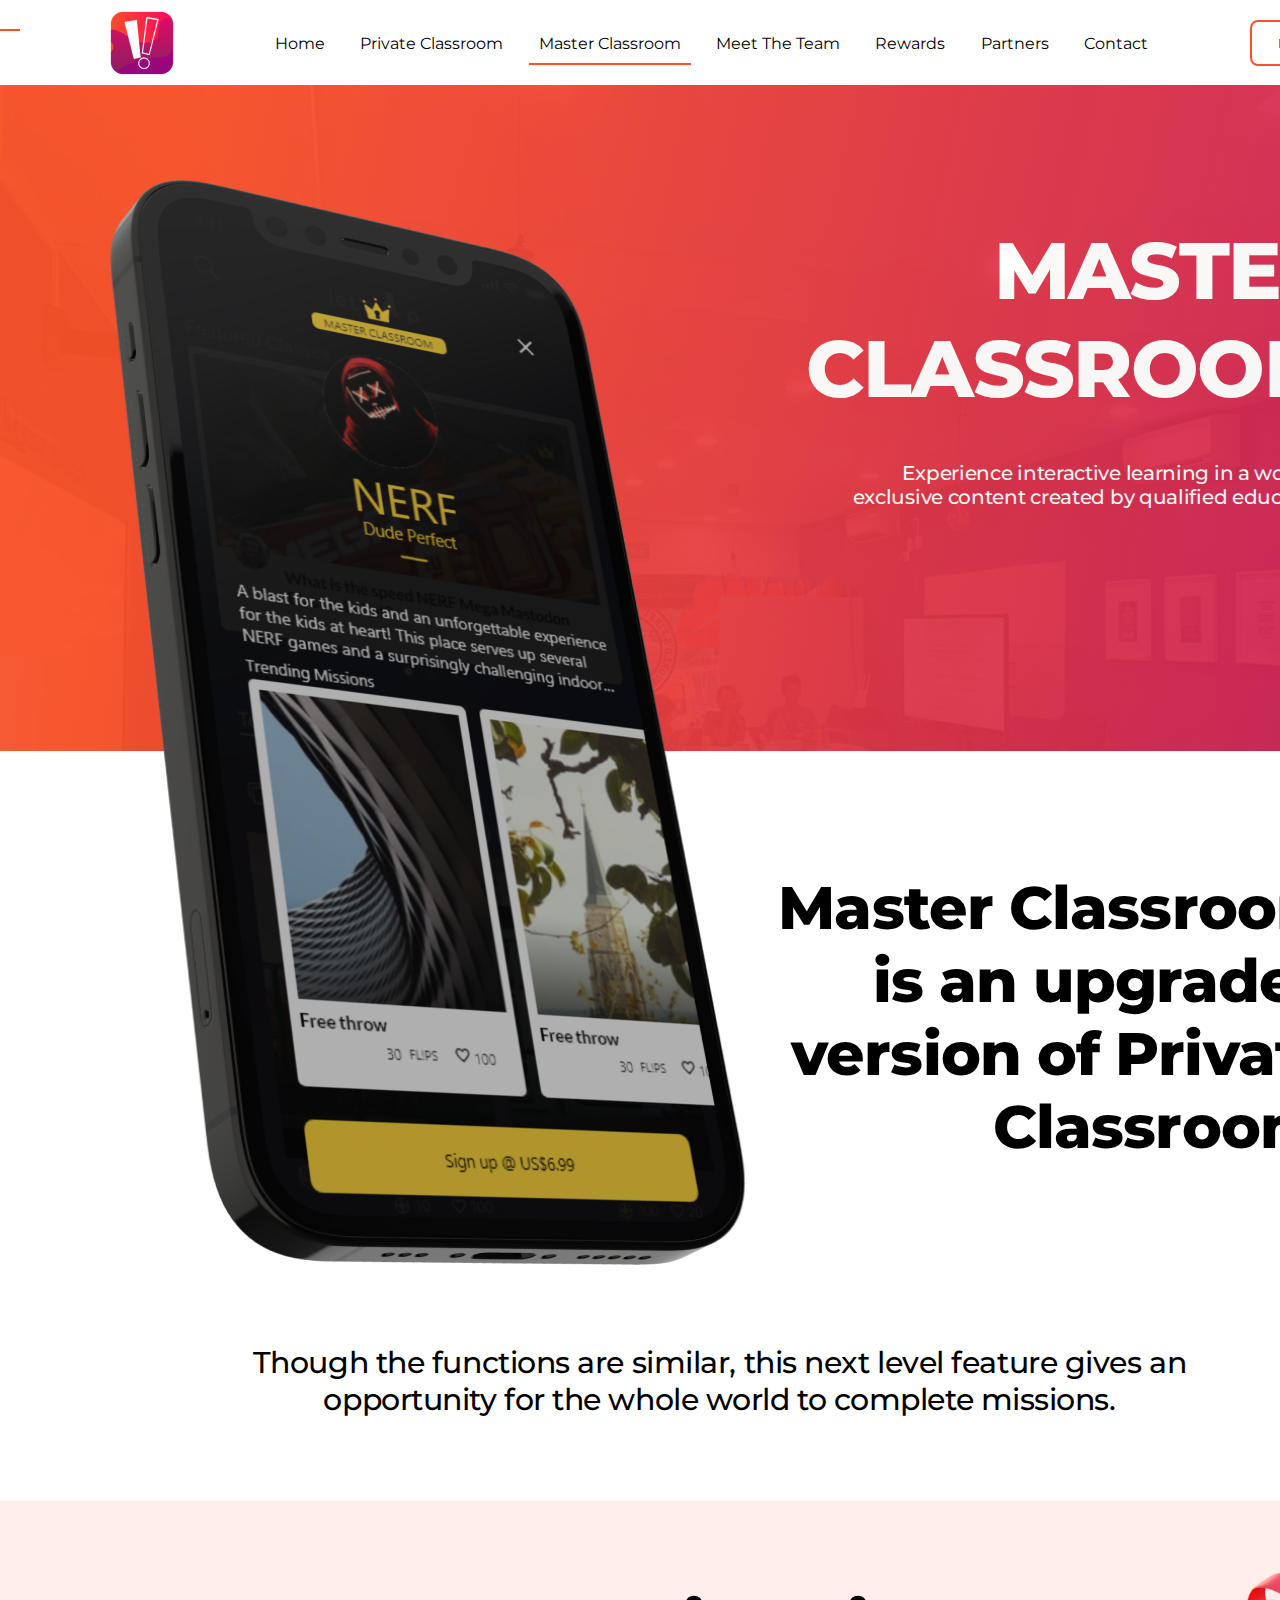
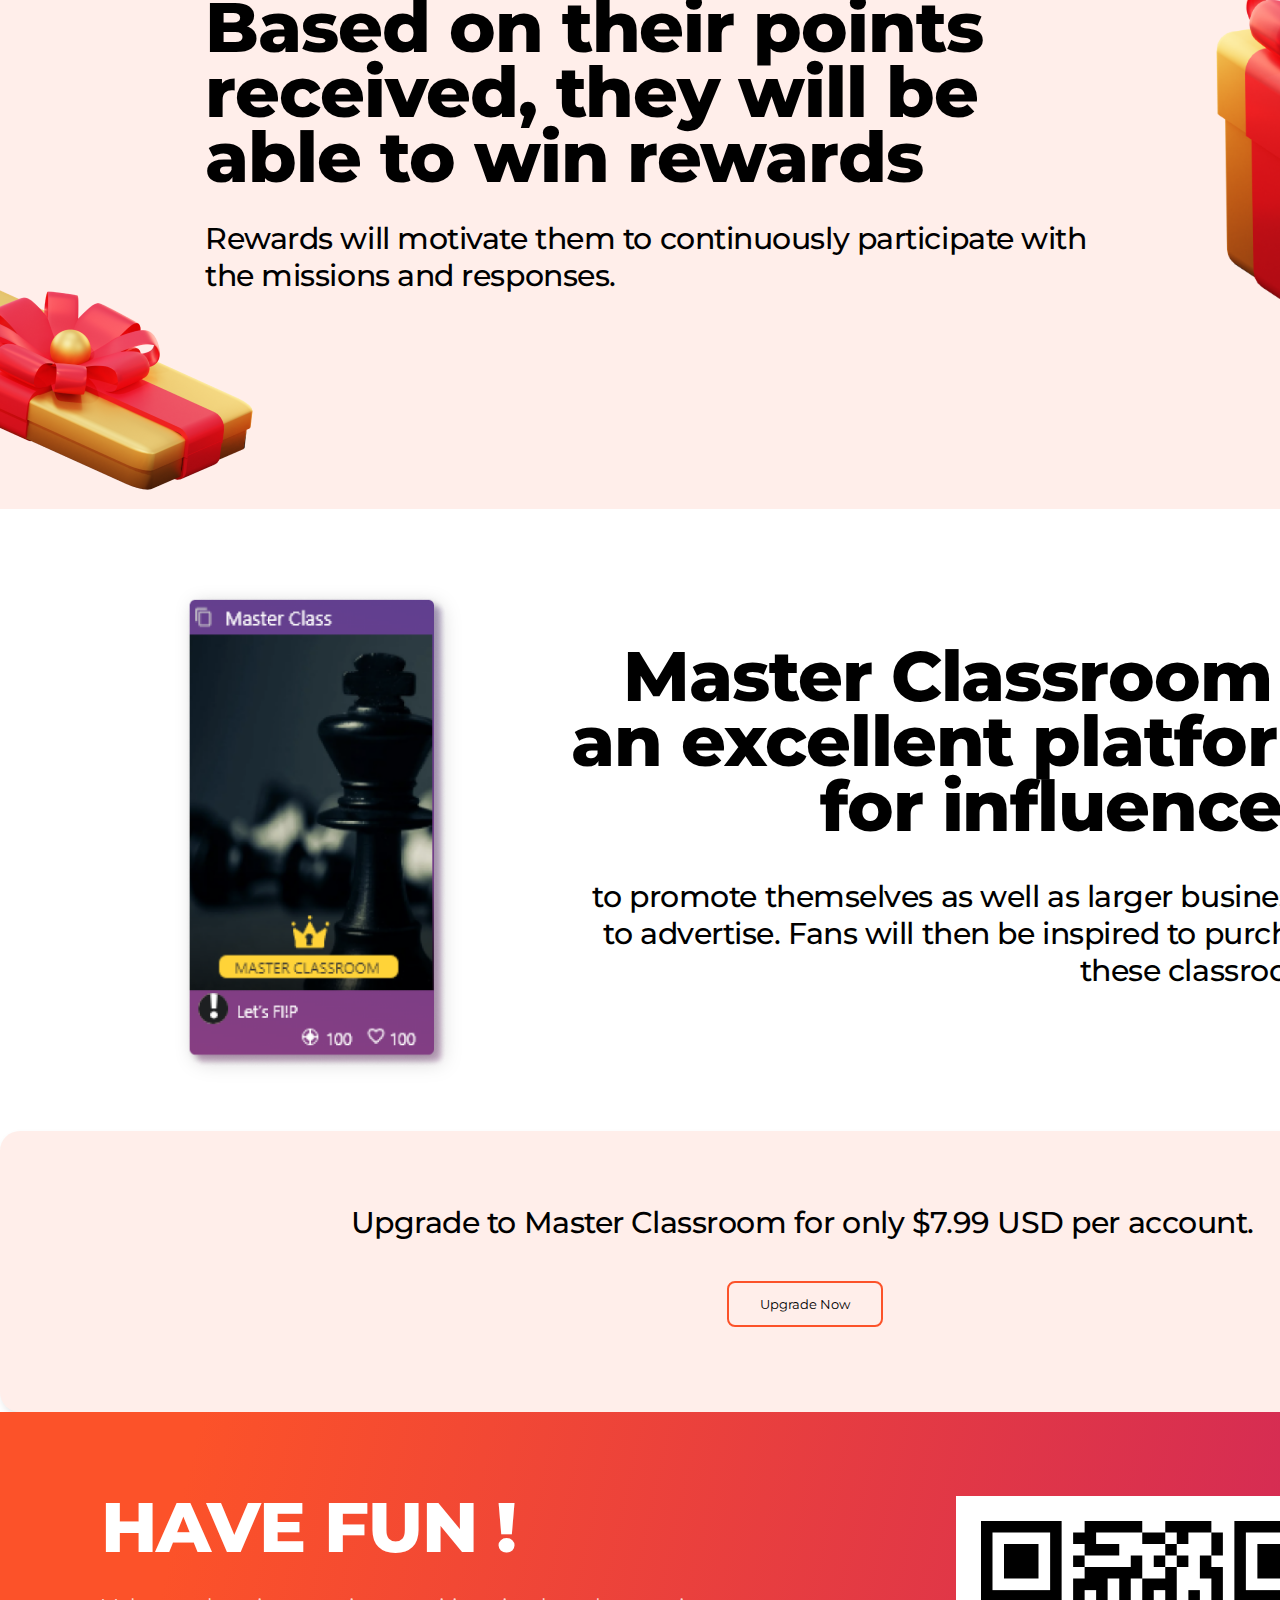
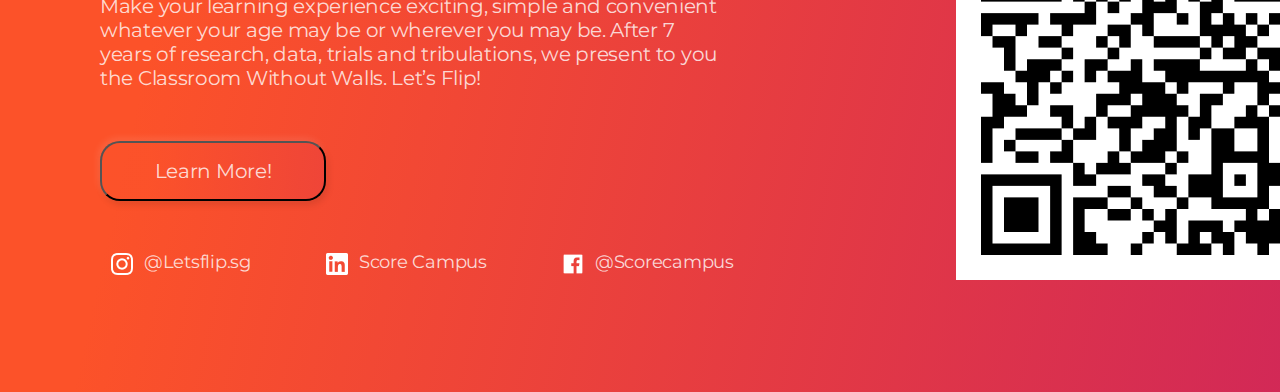
==== masterclassroom.html @ e48150fe "no responsive" ====
<!DOCTYPE html>
<html lang="en">
<head>
    <meta charset="UTF-8">
    <meta http-equiv="X-UA-Compatible" content="IE=edge">
    <meta name="viewport" content="width=device-width, initial-scale=1.0">
    <link rel="stylesheet" href="css/style.css">
    <link rel="stylesheet" href="css/mobile.css">
    <title>Private Classroom</title>
</head>
<body>
    <!-- Navbar -->

    <div class="navbar">
        <div class="container">
            <a class="logo" href="#">
                <img src="img/logo.png" alt="" class="logo flex-row">
            </a>
            <nav class="nav-group">
                <ul>
                    <li class="nav-item"><a href="index.html">Home</a></li>
                    <li class="nav-item"><a href="privateclassroom.html">Private Classroom</a></li>
                    <li class="nav-item active"><a href="masterclassroom.html">Master Classroom</a></li>
                    <li class="nav-item"><a href="#">Meet The Team</a></li>
                    <li class="nav-item"><a href="#">Rewards</a></li>
                    <li class="nav-item"><a href="#">Partners</a></li>
                    <li class="nav-item"><a href="#">Contact</a></li>
                    <div class="hamburger">
                        <span class="bar"></span>
                        <span class="bar"></span>
                        <span class="bar"></span>
                    </div>
                </ul>
            </nav>
            <a href="https://play.google.com/store/apps/details?id=com.lets_flip">
                <button class="flex-row">Download Now</button>
            </a>
        </div>
    </div>

    <!-- End Navbar -->


    <!-- Header -->
    <div class="mc-header">
        <h1>
            MASTER CLASSROOM
        </h1>
        <p>
            Experience interactive learning in a world of exclusive content created by qualified educators.
        </p>
    </div>
    <div class="mc-header-image">
        <img src="img/mc-header-bg.png" alt="">
    </div>

    <!-- End Header -->

    <!-- the function -->

    <div class="the-function">
        <img src="img/mc-header-phone.png" alt="">
        <h1>
            Master Classroom is an upgraded version of Private Classroom.
        </h1>
        <p>
            Though the functions are similar, this next level feature gives an opportunity for the whole world to complete missions.
        </p>
    </div>

    <!-- End the function -->

    <!-- Reward -->

    <div class="reward">
        <img src="img/box-reward-1.png" alt="" class="box-reward-1">
        <img src="img/box-reward-2.png" alt="" class="box-reward-2">
        <h1>
            Based on their points received, they will be able to win rewards
        </h1>
        <p>
            Rewards will motivate them to continuously participate with the missions and responses.
        </p>
    </div>

    <!-- End Reward -->

    <!-- Master Classroom -->

    <div class="mc">
        <img src="img/mc.png" alt="">
        <h1>
            Master Classroom is an excellent platform for influencers 
        </h1>
        <p>
            to promote themselves as well as larger businesses to advertise. Fans will then be inspired to purchase these classrooms.
        </p>
    </div>

    <!-- End Master Classroom -->

    <!-- Upgrade -->

    <div class="upgrade">
        <p>
            Upgrade to Master Classroom for only $7.99 USD per account. 
        </p>
        <a href="">
            <button>Upgrade Now</button>
        </a>
    </div>

    <!-- End Upgrade -->

    <!-- Footer -->

    <div class="footer-3">
        <div class="have-fun">
            <h1>
                HAVE FUN !
            </h1>
        </div>
        <div class="make-learning">
            <p>
                Make your learning experience exciting, simple and convenient whatever your age may be or wherever you may be. 
                After 7 years of research, data, trials and tribulations, we present to you the Classroom Without Walls. 
                Let’s Flip!
            </p>
        </div>
        <div class="button-learn-more">
            <a href="">
                <button>
                    Learn More!
                </button>
            </a>
        </div>
        <div class="icon-footer">
            <div class="instagram">
                <img src="img/icon/instagram-icon.png" alt="">
                <a href="">@Letsflip.sg</a>
            </div>
            <div class="linkedin">
                <img src="img/icon/linkedin-icon.png" alt="">
                <a href="">Score Campus</a>
            </div>
            <div class="facebook">
                <img src="img/icon/facebook-icon.png" alt="">
                <a href="">@Scorecampus</a>
            </div>
        </div>
        <div class="barcode">
            <img src="img/qrcode.png" alt="">
        </div>
    </div>

    <!-- End Footer -->

</body>
</html>
---- css/style.css ----
@import url('https://fonts.googleapis.com/css2?family=Lato:wght@300&family=Lora:ital@1&family=Montserrat:ital,wght@0,500;0,600;0,800;1,400;1,500;1,600&family=Spline+Sans:wght@300;400;500&family=Varela&family=Varela+Round&display=swap');

:root{
    --text-white: #fff;
    --text-black: #000;

    --background-white: #fff;
    --background-cream: #FFEEEA;
}

/* Utilities */
*{
    padding: 0;
    margin: 0;
}

body{
    width: 100%;
    overflow-y: scroll;
    overflow-x: hidden;
}

ul{
    list-style: none;
}

a{
    text-decoration: none;
    color: var(--text-black);
}
/* Navbar Styling */

    .navbar{
        font-family: 'Montserrat', sans-serif;
        background-color: var(--background-white);
        height: 85px;
        overflow-x: hidden;
    }

    .navbar img{
        position: absolute;
        width: 70px;
        height: 70px;
        left: 107px;
        top: 8px;
    }

    .nav-group{
        position: absolute;
        width: 893px;
        height: 18px;
        left: 265px;
        top: 34px;
    }

    .navbar button{
        position: absolute;
        width: 156px;
        height: 46px;
        left: 1250px;
        cursor: pointer;
        top: 20px;
        background-color: var(--background-white);

        border-radius: 8px;

        font-family: Montserrat;
        font-style: normal;
        color: #000000;
        border: 2px solid #FC5229;
    }

    .navbar ul{
        display: flex;
        justify-content: space-between;
    }

    .navbar a{
        padding: 10px;
    }

    .active a{
        border-bottom: 2px #FC5229 solid;
    }

    .navbar a:hover{
        border-bottom: 2px #FC5229 solid;
    }

    .hamburger {
        display: none;
    }




    /* Header */
    .header{
        position: absolute;
        width: 1536px;
        height: 667px;
        left: 0px;
        top: 85px;
        background: url(img/header-background.png);
        background: linear-gradient(102.45deg, #FC5229 12.05%, #AF067D 146.01%);
    }

    .header h1{
        position: absolute;
        width: 956px;
        height: 219px;
        left: 242px;
        top: 40px;

        font-family: Montserrat;
        font-style: normal;
        font-weight: 800;
        font-size: 60px;
        line-height: 73px;
        text-align: center;
        letter-spacing: -0.02em;

        color: #FFFFFF;
    }

    .header p{
        position: absolute;
        width: 850px;
        height: 24px;
        left: 307px;
        top: 270px;

        font-family: Montserrat;
        font-style: normal;
        font-weight: 300;
        font-size: 20px;
        line-height: 24px;
        text-align: center;
        letter-spacing: -0.015em;

        color: #FFFFFF;
    }

    .ios-download-button{
        position: absolute;
        width: 340px;
        height: 60px;
        left: 349px;
        top: 318px;
        display: flex;
        align-items: center;
        text-align: center;

        background: linear-gradient(93.49deg, rgba(245, 75, 50, 0.8) 21.46%, rgba(231, 61, 65, 0.8) 97.8%);
        box-shadow: -2px -3px 7px rgba(255, 255, 255, 0.11), 2px 4px 7px rgba(0, 0, 0, 0.12);
        border-radius: 20px;
    }

    .ios-download-button a{
        color: #fff;
        font-family: Montserrat;
        font-style: normal;
        display: flex;
        margin-left: 55px;
        align-items: center;
        text-align: center;
        letter-spacing: -0.015em;
        z-index: inherit;
    }

    .android-download-button{
        position: absolute;
        width: 340px;
        height: 60px;
        left: 730px;
        top: 318px;
        display: flex;
        align-items: center;
        text-align: center;
        background: linear-gradient(99.15deg, rgba(233, 63, 63, 0.8) 23.97%, rgba(220, 50, 77, 0.8) 66.46%);
        box-shadow: 2px 4px 7px rgba(0, 0, 0, 0.17), -2px -3px 7px rgba(255, 255, 255, 0.11);
        border-radius: 20px;
    }

    .android-download-button a{
        color: #fff;
        font-family: Montserrat;
        font-style: normal;
        display: flex;
        margin-left: 55px;
        align-items: center;
        text-align: center;
        letter-spacing: -0.015em;
    }

    .header-image{
        position: absolute;
        width: 1536px;
        height: 667px;
        left: 0px;
        top: 85px;
        z-index: -1;
    }

    .phone-image{
        position: absolute;
        top: 501px;
    }


    /* App Image */
    .app-image{
        position: absolute;
    }

    .arrow-left{
        position: absolute;
        width: 68px;
        height: 68px;
        left: 100px;
        top: 1176.35px;
    }

    .phone-left{ 
        position: absolute;
        width: 306.31px;
        height: 652.05px;
        left: 210px;
        top: 884.35px;

        opacity: 0.7;
    }

    .phone-center{
        position: absolute;
        left: 450px;
        top: 720px;
    }

    .phone-right{
        position: absolute;
        width: 306.31px;
        height: 652.05px;
        left: 940px;
        top: 884.35px;
        
        opacity: 0.7;
    }

    .arrow-right{
        position: absolute;
        width: 68px;
        height: 68px;
        left: 1340px;
        top: 1176.35px;
    }

    .world-first{
        position: absolute;
        width: 1536px;
        height: 696px;
        left: -2px;
        top: 1746px;
        background: var(--background-cream);
        z-index: 1;
    }

    .world-first h1{
        position: absolute;
        width: 638px;
        height: 144px;
        left: 102px;
        top: 124px;

        font-family: Montserrat;
        font-style: normal;
        font-weight: 800;
        font-size: 50px;
        line-height: 61px;
        letter-spacing: -0.015em;

        color: #000000;
    }

    .world-first p{
        position: absolute;
        width: 534px;
        height: 144px;
        left: 102px;
        top: 339px;

        font-family: Montserrat;
        font-style: normal;
        font-weight: 300;
        font-size: 20px;
        line-height: 24px;
        letter-spacing: -0.015em;

        color: rgba(0, 0, 0, 0.8);
    }

    .world-first button{
        position: absolute;
        width: 156px;
        height: 46px;
        left: 100px;
        top: 515px;

        cursor: pointer;

        border-radius: 8px;
        border: 2px solid transparent;
        font-family: Montserrat;
        font-style: normal;
        background: linear-gradient(102.45deg, #FFEEEA 12.05%, #FFEEEA 146.01%);
        box-shadow: -2px -2px 9px #FFFFFF, 2px 2px 4px rgba(0, 0, 0, 0.14);
        border-radius: 8px
    }

    .world-first img{
        top: 10px;
        position: absolute;
        left: 790px;
    }



    /* Ask a Question */
    .ask-a-question{
        position: absolute;
        width: 1536px;
        height: 832px;
        left: 0px;
        top: 2450px;
        background: var(--background-white);
    }

    .background-ask-a-question{
        position: absolute;
        width: 1177.86px;
        height: 976.41px;
        left: -203px;
        top: -110px;
    }

    .ask-a-question img{
        position: absolute;
        width: 1069px;
        height: 1664px;
        left: -150px;
        top: -510px;

        filter: drop-shadow(5px 18px 15px rgba(0, 0, 0, 0.05));
    }

    .ask-a-question h1{
        position: absolute;
        width: 397px;
        top: 124px;
        height: 130px;
        left: 1000px;

        font-family: Montserrat;
        font-style: normal;
        font-weight: 800;
        font-size: 70px;
        line-height: 65px;
        /* or 93% */

        text-align: right;
        letter-spacing: -0.015em;

        color: #000000;
    }

    .ask-a-question p{
        position: absolute;
        width: 440px;
        height: 270px;
        top: 323px;
        left: 1000px;

        font-family: Montserrat;
        font-style: normal;
        font-weight: 300;
        font-size: 25px;
        line-height: 30px;
        text-align: right;
        letter-spacing: -0.015em;

        color: rgba(0, 0, 0, 0.8);
    }

    .second-paragraph{
        position: absolute;
        width: 440px;
        height: 270px;
        margin-top: 190px;
        left: 1000px;

        font-family: Montserrat;
        font-style: normal;
        font-weight: 300;
        font-size: 25px;
        line-height: 30px;
        text-align: right;
        letter-spacing: -0.015em;

        color: rgba(0, 0, 0, 0.8);
    }

    .ask-a-question button{
        position: absolute;
        width: 156px;
        height: 46px;
        left: 1280px;
        cursor: pointer;
        margin-top: 730px;
        background-color: var(--background-white);

        border-radius: 8px;

        font-family: Montserrat;
        font-style: normal;
        color: #000000;
        border: 2px solid #FC5229;
    }


    /* Join Classroom */
    .join-classroom{
        position: absolute;
        width: 1536px;
        height: 696px;
        left: -2px;
        top: 3296px;

        background: #FFEEEA;
    }

    .join-classroom h1{
        top: 48px;
        position: absolute;
        width: 707px;
        height: 65px;
        left: 367px;

        font-family: Montserrat;
        font-style: normal;
        font-weight: 800;
        font-size: 70px;
        line-height: 65px;
        /* identical to box height, or 93% */

        text-align: center;
        letter-spacing: -0.015em;

        color: #000000;
    }

    .join-classroom p{
        position: absolute;
        width: 1008px;
        height: 72px;
        left: 216px;
        top: 132px;

        font-family: Montserrat;
        font-style: normal;
        font-weight: 300;
        font-size: 20px;
        line-height: 24px;
        text-align: center;
        letter-spacing: -0.015em;

        color: rgba(0, 0, 0, 0.8);
    }

    .image-1{
        position: absolute;
        width: 467.23px;
        height: 330.23px;
        left: 417px;
        top: 248.89px;
    }

    .image-2{
        position: absolute;
        width: 173.02px;
        height: 282.8px;
        left: 849.98px;
        top: 272.6px;
    }

    .image-3{
        position: absolute;
        width: 445.68px;
        height: 229.29px;
        left: 497px;
        top: 440px;
    }

    .build-community{
        position: absolute;
        width: 1536px;
        height: 360px;
        left: 0px;
        top: 3992px;
        background-color: var(--background-white);

    }

    .build-community h1{
        position: absolute;
        width: 396px;
        height: 130px;
        left: 303px;
        top: 120px;

        font-family: Montserrat;
        font-style: normal;
        font-weight: 800;
        font-size: 60px;
        line-height: 65px;
        /* or 108% */

        text-align: right;
        letter-spacing: -0.015em;

        color: #000000;
    }

    
    .build-community p{
        position: absolute;
        width: 500px;
        height: 96px;
        left: 737px;
        top: 140px;

        font-family: Montserrat;
        font-style: normal;
        font-weight: 300;
        font-size: 20px;
        line-height: 24px;
        letter-spacing: -0.015em;

        color: rgba(0, 0, 0, 0.8);
    }

    .image{
        position: absolute;
        width: 1637px;
        height: 253px;
        left: -31px;
        top: 4352px;
    }

    .footer{
        position: absolute;
        width: 1536px;
        height: 580px;
        left: 0px;
        top: 4605px;

        background: linear-gradient(102.45deg, #FC5229 12.05%, #AF067D 146.01%);
    }

    .footer h1{
        position: absolute;
        width: 417px;
        height: 65px;
        left: 100px;
        top: 83px;

        font-family: Montserrat;
        font-style: normal;
        font-weight: 800;
        font-size: 70px;
        line-height: 65px;
        /* identical to box height, or 93% */

        text-align: center;
        letter-spacing: -0.015em;

        color: #FFFFFF;
    }

    .footer p{
        position: absolute;
        width: 623px;
        height: 96px;
        left: 100px;
        top: 182px;

        font-family: Montserrat;
        font-style: normal;
        font-weight: normal;
        font-size: 20px;
        line-height: 24px;
        letter-spacing: -0.015em;

        color: rgba(255, 255, 255, 0.8);
    }

    .footer button{
        position: absolute;
        width: 226px;
        height: 60px;
        left: 100px;
        top: 329px;

        background: linear-gradient(93.49deg, rgba(252, 82, 42, 0.8) 21.46%, rgba(238, 68, 57, 0.8) 97.8%);
        box-shadow: -2px -3px 7px rgba(255, 255, 255, 0.11), 2px 4px 7px rgba(0, 0, 0, 0.1);
        border-radius: 20px;

        font-family: Montserrat;
        font-style: normal;
        font-weight: normal;
        font-size: 20px;
        line-height: 24px;
        letter-spacing: -0.015em;

        cursor: pointer;

        color: rgba(255, 255, 255, 0.8);
    }

    .barcode{
        position: absolute;
        width: 384px;
        height: 384px;
        left: 956px;
        top: 84px;
    }

    .icon-footer{
        top: 440px;
    }

    .instagram{
        position: absolute;
        width: 135px;
        height: 30px;
        left: 110px;
        top: 440px;
    }

    .instagram a{
        position: absolute;
        width: 107px;
        height: 30px;
        margin-left: 10px;
        top: -5px;
        /* Body P */

        font-family: Montserrat;
        font-style: normal;
        font-weight: normal;
        font-size: 18px;
        line-height: 30px;
        /* identical to box height, or 167% */

        letter-spacing: -0.015em;

        color: rgba(255, 255, 255, 0.8);

    }

    .linkedin{
        position: absolute;
        width: 156px;
        height: 30px;
        left: 325px;
        top: 440px;
    }

    .linkedin a{
        position: absolute;
        width: 156px;
        height: 30px;
        margin-left: 10px;
        top: -5px;
        /* Body P */

        font-family: Montserrat;
        font-style: normal;
        font-weight: normal;
        font-size: 18px;
        line-height: 30px;
        /* identical to box height, or 167% */

        letter-spacing: -0.015em;

        color: rgba(255, 255, 255, 0.8);
    }

    .facebook{
        position: absolute;
        width: 167px;
        height: 30px;
        left: 561px;
        top: 440px;
    }

    .facebook a{
        position: absolute;
        width: 139px;
        height: 30px;
        margin-left: 10px;
        top: -5px;
        /* Body P */

        font-family: Montserrat;
        font-style: normal;
        font-weight: normal;
        font-size: 18px;
        line-height: 30px;
        /* identical to box height, or 167% */

        letter-spacing: -0.015em;

        color: rgba(255, 255, 255, 0.8);
    }






    /* Private Classroom page */
    .pv-header{
        position: absolute;
        width: 1536px;
        height: 667px;
        left: 0px;
        top: 85px;
        z-index: -2;

        background: linear-gradient(102.45deg, #FC5229 12.05%, #AF067D 146.01%);
    }

    .pv-header h1{
        position: absolute;
        width: 534px;
        height: 196px;
        left: 100px;
        top: 138px;

        font-family: Montserrat;
        font-style: normal;
        font-weight: 800;
        font-size: 80px;
        line-height: 98px;
        letter-spacing: -0.02em;

        color: #FFFFFF;
    }

    .pv-header p{
        position: absolute;
        width: 627px;
        height: 24px;
        left: 100px;
        top: 339px;

        font-family: Montserrat;
        font-style: normal;
        font-weight: 500;
        font-size: 20px;
        line-height: 24px;
        letter-spacing: -0.015em;

        color: #FFFFFF;
    }

    .pv-header img{
        position: absolute;
        width: 1536px;
        height: 667px;
        left: 0px;

        opacity: 0.08;
    }

    .download{
        position: absolute;
        width: 281px;
        height: 62px;
        left: 100px;
        top: 402px;
        display: flex;
        align-items: center;
        text-align: center;
        background: linear-gradient(93.49deg, rgba(252, 82, 42, 0.8) 21.46%, rgba(238, 68, 57, 0.8) 97.8%);
        box-shadow: -2px -3px 7px rgba(255, 255, 255, 0.11), 2px 4px 7px rgba(0, 0, 0, 0.1);
        border-radius: 20px;
    }

    .download a{
        position: absolute;
        width: auto;
        height: 18px;
        left: 85px;

        font-family: Montserrat;
        font-style: normal;
        font-weight: 500;
        font-size: 15px;
        line-height: 18px;
        display: flex;
        align-items: center;
        letter-spacing: -0.015em;

        color: #FFFFFF;
    }

    .upgrade{
        position: absolute;
        width: 281px;
        height: 62px;
        left: 425px;
        top: 402px;
        display: flex;
        align-items: center;
        text-align: center;
        background: linear-gradient(93.49deg, rgba(252, 82, 42, 0.8) 21.46%, rgba(238, 68, 57, 0.8) 97.8%);
        box-shadow: -2px -3px 7px rgba(255, 255, 255, 0.11), 2px 4px 7px rgba(0, 0, 0, 0.1);
        border-radius: 20px;
    }

    .upgrade a{
        position: absolute;
        width: auto;
        height: 18px;
        left: 85px;

        font-family: Montserrat;
        font-style: normal;
        font-weight: 500;
        font-size: 15px;
        line-height: 18px;
        display: flex;
        align-items: center;
        letter-spacing: -0.015em;

        color: #FFFFFF;
    }


    /* How it works */

    .how-it-works{
        position: absolute;
        width: 1536px;
        height: 1328px;
        left: 0px;
        top: 752px;

        background: #ffffff;
        z-index: -2;
    }

    .how-it-works-phone{
        position: absolute;
        left: 565px;
        top: -750px;
        z-index: 1;
    }

    .hiw-vector-1{
        position: absolute;
        width: 121px;
        height: 121px;
        left: 788px;
        top: 265px;
        z-index: 1;
    }

    .hiw-text{
        position: absolute;
        width: 669px;
        height: 346px;
        left: 268px;
        top: 307px;

        z-index: -1;
    }

    .main{
        position: absolute;
        width: 801px;
        left: 23px;
        font-family: Montserrat;
        font-style: normal;
        font-weight: 800;
        font-size: 120px;
        line-height: 146px;
        letter-spacing: -0.015em;
        color: rgba(240, 81, 42, 1);
    }

    .shadow{
        position: absolute;
        width: 801px;
        height: 292px;
        top: 30px;

        font-family: Montserrat;
        font-style: normal;
        font-weight: 800;
        font-size: 120px;
        line-height: 146px;
        letter-spacing: -0.015em;
        color: #fff;
        text-shadow: -1px 0 #C62C54, 0 1px #C62C54, 1px 0 #C62C54, 0 -1px #C62C54;
        z-index: -1;
    }

    .hiw-vector-2{
        position: absolute;
        width: 126px;
        height: 314px;
        left: 894px;
        top: 326px;
        z-index: 1;
        border-radius: 25px;
    }

    .create-mission{
        position: absolute;
        width: 617px;
        height: 151px;
        left: 613px;
        top: 701px;
    }

    .create-mission h1{
        position: absolute;
        width: 622px;
        height: 65px;
        
        font-family: Montserrat;
        font-style: normal;
        font-weight: 800;
        font-size: 70px;
        line-height: 65px;
        /* identical to box height, or 93% */
        
        text-align: right;
        letter-spacing: -0.015em;
        
        color: #000000;        
        z-index: 1;
    }
    

    .create-mission p{
        position: absolute;
        width: 630px;
        height: 72px;
        top: 75px;
        
        font-family: Montserrat;
        font-style: normal;
        font-weight: normal;
        font-size: 20px;
        line-height: 24px;
        text-align: right;
        letter-spacing: -0.015em;
        
        color: #000000;
    }
    

    .hiw-vector-3{
        position: absolute;
        width: 221.5px;
        height: 269px;
        left: 331px;
        top: 759px;
    }

    .share-mission{
        position: absolute;
        width: 376px;
        height: 170px;
        left: 205px;
        top: 1079px;
    }

    .share-mission h1{
        position: absolute;
        width: 252px;
        height: 65px;
        font-family: Montserrat;
        font-style: normal;
        font-weight: 800;
        font-size: 70px;
        line-height: 65px;
        /* identical to box height, or 93% */

        letter-spacing: -0.015em;

        color: #000000;
    }

    .share-mission p{
        position: absolute;
        width: 382px;
        height: 96px;
        top: 85px;
        font-family: Montserrat;
        font-style: normal;
        font-weight: normal;
        font-size: 20px;
        line-height: 24px;
        letter-spacing: -0.015em;

        color: #000000;
    }

    .hiw-vector-4{
        position: absolute;
        width: 393px;
        height: 482px;
        left: 625px;
        top: 1163px;
    }

    .hiw-dave{
        position: absolute;
        top: 896px;
        left: 555px;
        width: 603px;
        height: 982px;
    }

    .hiw-vector-4-continue{
        position: absolute;
        top: -130px;
        z-index: 1;
        left: 1013px;
    }


    /* Respon */
    .respon{
        position: absolute;
        width: 1536px;
        height: 627px;
        left: 0px;
        top: 2083px;
        z-index: -1;
        background: #FFEEEA;
    }

    .respon h1{
        position: absolute;
        top: 236px;
        width: 363px;
        height: 65px;
        left: 872px;
        width: 363px;
        height: 65px;

        font-family: Montserrat;
        font-style: normal;
        font-weight: 800;
        font-size: 70px;
        line-height: 65px;
        /* identical to box height, or 93% */

        text-align: right;
        letter-spacing: -0.015em;
    }

    .respon p{
        position: absolute;
        width: 520px;
        height: 96px;
        left: 710px;
        top: 316px;

        font-family: Montserrat;
        font-style: normal;
        font-weight: normal;
        font-size: 20px;
        line-height: 24px;
        text-align: right;
        letter-spacing: -0.015em;

        color: #000000;
    }

    .respon-1{
        position: absolute;
        width: 336.83px;
        height: 308.13px;
        left: 199.41px;
        top: 53px;
    }

    .respon-2{
        position: absolute;
        width: 336.83px;
        height: 308.13px;
        left: 360.17px;
        top: 171px;
    }

    .respon-3{
        position: absolute;
        width: 336.83px;
        height: 308.13px;
        left: 164px;
        top: 262.56px;
    }

    .grade{
        position: absolute;
        width: 1536px;
        height: 591px;
        left: 0px;
        top: 2711px;

        background: #FFFFFF;
    }

    .hiw-vector-5{
        position: absolute;
        top: -150px;
        left: 240px;
    }

    .grade h1{
        position: absolute;
        width: 262px;
        height: 65px;
        left: 200px;
        top: 220px;

        font-family: Montserrat;
        font-style: normal;
        font-weight: 800;
        font-size: 70px;
        line-height: 65px;
        /* identical to box height, or 93% */

        letter-spacing: -0.015em;

        color: #000000;
    }

    .grade p{
        position: absolute;
        width: 510px;
        height: 96px;
        left: 200px;
        top: 312px;

        font-family: Montserrat;
        font-style: normal;
        font-weight: normal;
        font-size: 20px;
        line-height: 24px;
        letter-spacing: -0.015em;

        color: #000000;
    }

    .grading-phone{
        position: absolute;
        width: 469.07px;
        height: 826.93px;
        left: 787.68px;
        top: -110px;
    }


    /* Request Access */
    .request-access{
        position: absolute;
        width: 1536px;
        height: 608px;
        left: 0px;
        top: 3302px;

        background: #FFEEEA;
    }

    .request-access p{
        position: absolute;
        width: 1047px;
        height: 37px;
        left: 196px;
        top: 70px;

        font-family: Montserrat;
        font-style: normal;
        font-weight: 500;
        font-size: 30px;
        line-height: 37px;
        /* identical to box height */

        letter-spacing: -0.015em;

        color: #000000;
    }

    .request-access h2{
        position: absolute;
        width: 1240px;
        height: 122px;
        left: 100px;
        top: 124px;

        font-family: Montserrat;
        font-style: normal;
        font-weight: 800;
        font-size: 50px;
        line-height: 61px;
        text-align: center;
        letter-spacing: -0.015em;

        color: #000000;
    }

    .request-access img{
        position: absolute;
        width: 544px;
        height: 246px;
        left: 470px;
        top: 292px;
    }


    /* Persuade */
    .persuade{
        position: absolute;
        width: 1536px;
        height: 289px;
        left: 0px;
        top: 3910px;

        background: #FFFFFF;
    }

    .persuade p{
        position: absolute;
        width: 965px;
        height: 48px;
        left: 236px;
        top: 79px;

        font-family: Montserrat;
        font-style: normal;
        font-weight: 500;
        font-size: 20px;
        line-height: 24px;
        text-align: center;
        letter-spacing: -0.015em;

        color: #000000;
    }

    .upgrade-now{
        position: absolute;
        width: 156px;
        height: 46px;
        left: 642px;
        top: 178px;

        border-radius: black 8px solid;
    }

    .persuade button{
        position: absolute;
        width: 156px;
        height: 46px;
        left: 642px;
        top: 178px;
        cursor: pointer;

        border-radius: 8px;
        border: 2px solid transparent;
        font-family: Montserrat;
        font-style: normal;
        background: linear-gradient(102.45deg, #ffffff 12.05%, #ffffff 146.01%);
        border: 2px solid #FC5229;
    }

    .footer-2{
        position: absolute;
        width: 1536px;
        height: 580px;
        left: 0px;
        top: 4199px;

        background: linear-gradient(102.45deg, #FC5229 12.05%, #AF067D 146.01%);
    }

    .footer-2 h1{
        position: absolute;
        width: 417px;
        height: 65px;
        left: 100px;
        top: 83px;

        font-family: Montserrat;
        font-style: normal;
        font-weight: 800;
        font-size: 70px;
        line-height: 65px;
        /* identical to box height, or 93% */

        text-align: center;
        letter-spacing: -0.015em;

        color: #FFFFFF;
    }

    .footer-2 p{
        position: absolute;
        width: 623px;
        height: 96px;
        left: 100px;
        top: 182px;

        font-family: Montserrat;
        font-style: normal;
        font-weight: normal;
        font-size: 20px;
        line-height: 24px;
        letter-spacing: -0.015em;

        color: rgba(255, 255, 255, 0.8);
    }

    .footer-2 button{
        position: absolute;
        width: 226px;
        height: 60px;
        left: 100px;
        top: 329px;

        background: linear-gradient(93.49deg, rgba(252, 82, 42, 0.8) 21.46%, rgba(238, 68, 57, 0.8) 97.8%);
        box-shadow: -2px -3px 7px rgba(255, 255, 255, 0.11), 2px 4px 7px rgba(0, 0, 0, 0.1);
        border-radius: 20px;

        font-family: Montserrat;
        font-style: normal;
        font-weight: normal;
        font-size: 20px;
        line-height: 24px;
        letter-spacing: -0.015em;

        cursor: pointer;

        color: rgba(255, 255, 255, 0.8);
    }




    /* Master Classroom */

    /* Header */
    .mc-header{
        position: absolute;
        width: 1536px;
        height: 667px;
        left: -2px;
        top: 84px;
        background: linear-gradient(102.45deg, #FC5229 12.05%, #AF067D 146.01%);
        z-index: -2;
    }
    
    .mc-header-image{
        position: absolute;
        width: 1536px;
        height: 667px;
        left: 0px;
        top: 84px;
        z-index: -1;
    }

    .mc-header h1{
        position: absolute;
        width: 558px;
        height: 196px;
        left: 782px;
        top: 138px;

        font-family: Montserrat;
        font-style: normal;
        font-weight: 800;
        font-size: 80px;
        line-height: 98px;
        text-align: right;
        letter-spacing: -0.02em;

        color: #FFFFFF;
    }

    .mc-header p{
        position: absolute;
        width: 523px;
        height: 48px;
        left: 815px;
        top: 377px;

        font-family: Montserrat;
        font-style: normal;
        font-weight: 500;
        font-size: 20px;
        line-height: 24px;
        text-align: right;
        letter-spacing: -0.015em;

        color: #FFFFFF;
    }

    /* The function */

    .the-function img{
        position: absolute;
        top: -650px;
        width: 885px;
        height: 1242px;
        left: -11px;
    }
    
    .the-function{
        position: absolute;
        width: 1536px;
        height: 749px;
        left: 0px;
        top: 752px;

        background: #FFFFFF;
    }

    .the-function h1{
        position: absolute;
        width: 575px;
        height: 292px;
        left: 763px;
        top: 119px;

        font-family: Montserrat;
        font-style: normal;
        font-weight: 800;
        font-size: 60px;
        line-height: 73px;
        text-align: right;
        letter-spacing: -0.015em;

        color: #000000;
    }

    .the-function p{
        position: absolute;
        width: 1107px;
        height: 74px;
        left: 166px;
        top: 592px;

        font-family: Montserrat;
        font-style: normal;
        font-weight: 500;
        font-size: 30px;
        line-height: 37px;
        text-align: center;
        letter-spacing: -0.015em;

        color: #000000;
    }


    /* Reward */
    .reward{
        position: absolute;
        width: 1536px;
        height: 608px;
        left: 0px;
        top: 1501px;

        background: #FFEEEA;
    }

    .box-reward-1{
        position: absolute;
        width: 612px;
        height: 612px;
        left: -250px;
        top: 180px;
        z-index: 1;
    }

    .box-reward-1-blur{
        position: absolute;
        width: 612px;
        height: 612px;
        left: -250px;
        top: 80px;
    }

    .box-reward-2{
        position: absolute;
        width: 612px;
        height: 612px;
        left: 1100px;
        top: -120px;
        z-index: 1;
    }

    .reward h1{
        position: absolute;
        width: 915px;
        height: 205px;
        left: 205px;
        top: 94px;

        font-family: Montserrat;
        font-style: normal;
        font-weight: 800;
        font-size: 70px;
        line-height: 65px;
        /* or 93% */

        letter-spacing: -0.015em;

        color: #000000;
    }

    .reward p{
        position: absolute;
        width: 887px;
        height: 85px;
        left: 205px;
        top: 319px;

        font-family: Montserrat;
        font-style: normal;
        font-weight: 500;
        font-size: 30px;
        line-height: 37px;
        letter-spacing: -0.015em;

        color: #000000;
    }

    /* Master Classroom is */
    .mc{
        position: absolute;
        width: 1536px;
        height: 622px;
        left: 0px;
        top: 2109px;

        background: #FFFFFF;
    }

    .mc img{
        position: absolute;
        width: 262px;
        height: 473.19px;
        left: 185px;
        top: 86px;

        filter: drop-shadow(4px 4px 9px rgba(0, 0, 0, 0.19));
    }

    .mc h1{
        position: absolute;
        width: 829px;
        height: 195px;
        left: 520px;
        top: 135px;

        font-family: Montserrat;
        font-style: normal;
        font-weight: 800;
        font-size: 70px;
        line-height: 65px;
        /* or 93% */

        text-align: right;
        letter-spacing: -0.015em;

        color: #000000;
    }

    .mc p{
        position: absolute;
        width: 769px;
        height: 152px;
        left: 571px;
        top: 369px;

        font-family: Montserrat;
        font-style: normal;
        font-weight: 500;
        font-size: 30px;
        line-height: 37px;
        text-align: right;
        letter-spacing: -0.015em;

        color: #000000;
    }



    /* Upgrade */
    .upgrade{
        position: absolute;
        width: 1536px;
        height: 281px;
        left: 0px;
        top: 2731px;

        background: #FFEEEA;
    }

    .upgrade p{
        position: absolute;
        width: 909px;
        height: 37px;
        left: 345px;
        top: 73px;

        font-family: Montserrat;
        font-style: normal;
        font-weight: 500;
        font-size: 30px;
        line-height: 37px;
        /* identical to box height */

        text-align: right;
        letter-spacing: -0.015em;

        color: #000000;

    }

    .upgrade button{
        position: absolute;

        position: absolute;
        width: 156px;
        height: 46px;
        left: 642px;
        top: 18px;
        cursor: pointer;

        border-radius: 8px;
        border: 2px solid transparent;
        font-family: Montserrat;
        font-style: normal;
        background: #FFEEEA;
        border: 2px solid #FC5229;
    }

    /* Footer Master Classroom */
    .footer-3{
        position: absolute;
        width: 1536px;
        height: 580px;
        left: 0px;
        top: 3012px;
        background: linear-gradient(102.45deg, #FC5229 12.05%, #AF067D 146.01%);
    }

    .footer-3 h1{
        position: absolute;
        width: 417px;
        height: 65px;
        left: 100px;
        top: 83px;

        font-family: Montserrat;
        font-style: normal;
        font-weight: 800;
        font-size: 70px;
        line-height: 65px;
        /* identical to box height, or 93% */

        text-align: center;
        letter-spacing: -0.015em;

        color: #FFFFFF;
    }

    .footer-3 p{
        position: absolute;
        width: 623px;
        height: 96px;
        left: 100px;
        top: 182px;

        font-family: Montserrat;
        font-style: normal;
        font-weight: normal;
        font-size: 20px;
        line-height: 24px;
        letter-spacing: -0.015em;

        color: rgba(255, 255, 255, 0.8);
    }

    .footer-3 button{
        position: absolute;
        width: 226px;
        height: 60px;
        left: 100px;
        top: 329px;

        background: linear-gradient(93.49deg, rgba(252, 82, 42, 0.8) 21.46%, rgba(238, 68, 57, 0.8) 97.8%);
        box-shadow: -2px -3px 7px rgba(255, 255, 255, 0.11), 2px 4px 7px rgba(0, 0, 0, 0.1);
        border-radius: 20px;

        font-family: Montserrat;
        font-style: normal;
        font-weight: normal;
        font-size: 20px;
        line-height: 24px;
        letter-spacing: -0.015em;

        cursor: pointer;

        color: rgba(255, 255, 255, 0.8);
    }
---- css/mobile.css ----
@media only screen and (max-width: 768px) {

    /* Navbar */
    *{
        max-width: 100%;
    }

    body{
        overflow-x: hidden;
    }
    .navbar{
        position: absolute;
        width: 428px;
        height: 85px;
        left: 0px;
        top: 0px;

        background: #ffffff;
    }

    .logo{
        position: absolute;
        width: 70px;
        height: 70px;
        left: 10px;
        top: 5px;
    }

    .navbar button{
        position: absolute;
        width: 156px;
        height: 46px;
        left: 157px;
        top: 20px;

        cursor: pointer;
        top: 20px;
        background-color: var(--background-white);

        border-radius: 8px;

        font-family: Montserrat;
        font-style: normal;
        color: #000000;
        border: 2px solid #FC5229;
    }

    .hamburger{
        cursor: pointer;
        position: absolute;
        width: 19px;
        height: 3px;
        left: 400px;
        top: 32px;
        display: block;
    }

    .bar{
        display: block;
        width: 25px;
        height: 3px;
        margin: 5px auto;
        -webkit-transition: all 0.3s ease-in-out;
        transition: all 0.3s ease-in-out;
        background-color: #FC5229;
    }

    .nav-item {
        display: none;
        position: absolute;
        left: 157px;
        top: 5rem;
        flex-direction: column;
        background-color: #fff;
        width: 100%;
        border-radius: 10px;
        text-align: center;
        transition: 0.3s;
        box-shadow:
            0 10px 27px rgba(0, 0, 0, 0.05);
    }

    /* Header */

    .header{
        position: absolute;
        width: 100%;
        height: 667px;
        left: 0px;
        top: 85px;
        
        background: linear-gradient(102.45deg, #FC5229 12.05%, #AF067D 146.01%);
    }

    .header h1{
        position: absolute;
        width: 384px;
        height: 245px;
        left: 28px;
        top: 35px;

        font-family: Montserrat;
        font-style: normal;
        font-weight: 800;
        font-size: 40px;
        line-height: 49px;
        letter-spacing: -0.02em;

        color: #FFFFFF;
    }

    .header p{
        position: absolute;
        width: 368px;
        height: 72px;
        left: 30px;
        top: 307px;

        font-family: Montserrat;
        font-style: normal;
        font-weight: 300;
        font-size: 20px;
        line-height: 24px;
        letter-spacing: -0.015em;

        color: #FFFFFF;
    }

    .header-image{
        position: absolute;
        width: 431px;
        height: 667px;
        left: 7px;
        top: 88px;
    }

    .ios-download-button{
        position: absolute;
        width: 340px;
        height: 60px;
        left: 50px;
        top: 403px;

        background: linear-gradient(93.49deg, rgba(239, 87, 50, 0.8) 21.46%, rgba(221, 68, 57, 0.8) 97.8%);
        box-shadow: -2px -3px 7px rgba(255, 255, 255, 0.11), 2px 4px 7px rgba(0, 0, 0, 0.12);
        border-radius: 20px;
        z-index: 1;
    }

    .ios-download-button a{
        color: #fff;
        font-family: Montserrat;
        font-style: normal;
        display: flex;
        margin-top: 20px;
        margin-left: 55px;
        align-items: center;
        text-align: center;
        letter-spacing: -0.015em;
        z-index: inherit;
        cursor: pointer;
    }

    .android-download-button{
        position: absolute;
        width: 340px;
        height: 60px;
        left: 50px;
        top: 493px;

        background: linear-gradient(93.49deg, rgba(239, 87, 50, 0.8) 21.46%, rgba(221, 68, 57, 0.8) 97.8%);
        box-shadow: -2px -3px 7px rgba(255, 255, 255, 0.11), 2px 4px 7px rgba(0, 0, 0, 0.12);
        border-radius: 20px;
        z-index: 1;
    }

    .android-download-button a{
        color: #fff;
        font-family: Montserrat;
        font-style: normal;
        display: flex;
        margin-top: 20px;
        margin-left: 55px;
        align-items: center;
        text-align: center;
        letter-spacing: -0.015em;
        z-index: inherit;
    }

    .phone-image img{
        position: absolute;
        width: 499px;
        left: -36px;
        top: 665px;
    }


    /* App Image */
    .app-image{
        position: absolute;
        width: 100%;
        height: 916px;
        left: 0px;
        top: 750px;

        background: #ffffff;
        z-index: -2;
    }

    .arrow-left{
        position: absolute;
        width: 52px;
        height: 52px;
        left: 2px;
        top: 431.35px;
    }

    .phone-left{
        position: absolute;
        width: 201.06px;
        height: 435.46px;
        left: 24px;
        top: 239.64px;
        z-index: -1;
        opacity: 0.7;
    }

    .phone-center{
        position: absolute;
        width: 298.16px;
        height: 645.79px;
        left: 28px;
        top: 134.48px;
    }

    .phone-center img{
        height: 100%;
    }

    .phone-right{
        position: absolute;
        width: 201.06px;
        height: 435.46px;
        left: 209px;
        top: 239.64px;
        z-index: -1;
        opacity: 0.7;
    }

    .arrow-right{
        position: absolute;
        width: 52px;
        height: 52px;
        left: 384px;
        top: 431.35px;
    }


    /* World - First */
    .world-first{
        position: absolute;
        width: 100%;
        height: 696px;
        left: -2px;
        top: 1669px;

        background: #FFEEEA;
    }

    .world-first h1{
        position: absolute;
        width: 283px;
        height: 144px;
        left: 30px;
        top: 69px;

        font-family: Montserrat;
        font-style: normal;
        font-weight: 800;
        font-size: 30px;
        line-height: 37px;
        letter-spacing: -0.015em;

        color: #000000;
    }

    .world-first p{
        position: absolute;
        width: 286px;
        height: 144px;
        left: 30px;
        top: 257px;

        font-family: Montserrat;
        font-style: normal;
        font-weight: 300;
        font-size: 15px;
        line-height: 18px;
        letter-spacing: -0.015em;

        color: rgba(0, 0, 0, 0.8);
    }

    .world-first button{
        position: absolute;
        width: 156px;
        height: 46px;
        left: 30px;
        top: 435px;

        cursor: pointer;

        border-radius: 8px;
        border: 2px solid transparent;
        font-family: Montserrat;
        font-style: normal;
        background: linear-gradient(102.45deg, #FFEEEA 12.05%, #FFEEEA 146.01%);
        box-shadow: -2px -2px 9px #FFFFFF, 2px 2px 4px rgba(0, 0, 0, 0.14);
        border-radius: 8px;
        z-index: 1;
    }

    .world-first img{
        position: absolute;
        width: 417px;
        height: 520px;
        left: 220px;
        top: 235px;
    }

    .ask-a-question{
        position: absolute;
        width: 100%;
        height: 831px;
        left: 1px;
        top: 2365px;
        z-index: -1;
        background: #FFFFFF;
    }

    .background-ask-a-question{
        position: absolute;
        width: 786.86px;
        height: 652.29px;
        left: -220px;
        top: -50.02px;
        z-index: -2;
    }

    .vector-a-question{
        position: absolute;
        width: 586.7px;
        height: 913.26px;
        left: -170.18px;
        top: -180.02px;
    }

    .ask-a-question h1{
        position: absolute;
        width: 174px;
        height: 74px;
        top: 278px;
        left: 276px;

        font-family: Montserrat;
        font-style: normal;
        font-weight: 800;
        font-size: 30px;
        line-height: 37px;
        text-align: right;
        letter-spacing: -0.015em;

        color: #000000;
    }

    .ask-a-question p{
        position: absolute;
        width: 187px;
        height: 234px;
        left: 270px;
        top: 401px;

        font-family: Montserrat;
        font-style: normal;
        font-weight: 300;
        font-size: 15px;
        line-height: 18px;
        text-align: right;
        letter-spacing: -0.015em;

        color: rgba(0, 0, 0, 0.8);
    }

    .second-paragraph {
        position: absolute;
        width: 187px;
        height: 234px;
        left: 210px;
        margin-top: 151px;

        font-family: Montserrat;
        font-style: normal;
        font-weight: 300;
        font-size: 15px;
        line-height: 18px;
        text-align: right;
        letter-spacing: -0.015em;

        color: rgba(0, 0, 0, 0.8);
    }

    .ask-a-question button{
        position: absolute;
        width: 156px;
        height: 46px;
        left: 242px;
        cursor: pointer;
        margin-top: 730px;
        background-color: var(--background-white);

        border-radius: 8px;

        font-family: Montserrat;
        font-style: normal;
        color: #000000;
        border: 2px solid #FC5229;
    }

    .join-classroom{
        position: absolute;
        width: 100%;
        height: 696px;
        left: -2px;
        top: 3196px;

        background: #FFEEEA;
        z-index: -1;
    }

    .join-classroom h1{
        position: absolute;
        width: 303px;
        height: 65px;
        left: 63px;
        top: 48px;

        font-family: Montserrat;
        font-style: normal;
        font-weight: 800;
        font-size: 30px;
        line-height: 65px;
        /* identical to box height, or 217% */

        text-align: center;
        letter-spacing: -0.015em;

        color: #000000;
    }

    .join-classroom p{
        position: absolute;
        width: 368px;
        height: 108px;
        left: 30px;
        top: 115px;

        font-family: Montserrat;
        font-style: normal;
        font-weight: 300;
        font-size: 15px;
        line-height: 18px;
        text-align: center;
        letter-spacing: -0.015em;

        color: rgba(0, 0, 0, 0.8);
    }

    .image-1{
        position: absolute;
        width: 606px;
        height: 330.23px;
        left: 0px;
        margin: 5px;
        top: 272px;
        z-index: -1;
    }

    .image-2{
        position: absolute;
        width: 116.43px;
        height: 190.31px;
        left: 252px;
        top: 342px;
    }

    .image-3{
        position: absolute;
        width: 240px;
        height: 157.92px;
        left: 89px;
        top: 430px;    
        z-index: -1;
    }

    .build-community{
        position: absolute;
        width: 100%;
        height: 228px;
        left: 0px;
        top: 3894px;

        background: #ffffff;
    }

    .build-community h1{
        position: absolute;
        width: 336px;
        height: 37px;
        left: 43px;
        top: 39px;

        font-family: Montserrat;
        font-style: normal;
        font-weight: 800;
        font-size: 30px;
        line-height: 37px;
        /* identical to box height */

        text-align: right;
        letter-spacing: -0.015em;

        color: #000;
    }

    .build-community p{
        position: absolute;
        width: 368px;
        height: 72px;
        left: 30px;
        top: 95px;

        font-family: Montserrat;
        font-style: normal;
        font-weight: 300;
        font-size: 15px;
        line-height: 18px;
        text-align: center;
        letter-spacing: -0.015em;

        color: rgba(0, 0, 0, 0.8);
    }

    .image{
        position: absolute;
        width: 428px;
        height: 91px;
        left: 0px;
        top: 4123px;

        background: #FFFFFF;
    }

    .image img{
        position: absolute;
        width: 595.27px;
        height: 92px;
        left: -3px;
    }

    .footer{
        position: absolute;
        width: 100%;
        height: 850px;
        left: 0px;
        top: 4214px;

        background: linear-gradient(102.45deg, #FC5229 12.05%, #AF067D 146.01%);
    }

    .footer h1{
        position: absolute;
        width: 179px;
        height: 65px;
        left: 29px;
        top: 31px;

        font-family: Montserrat;
        font-style: normal;
        font-weight: 800;
        font-size: 30px;
        line-height: 65px;
        /* identical to box height, or 217% */

        text-align: center;
        letter-spacing: -0.015em;

        color: #FFFFFF;
    }

    .footer p{
        position: absolute;
        width: 369px;
        height: 90px;
        left: 29px;
        top: 101px;

        font-family: Montserrat;
        font-style: normal;
        font-weight: normal;
        font-size: 15px;
        line-height: 18px;
        letter-spacing: -0.015em;

        color: rgba(255, 255, 255, 0.8);
    }

    .footer button{
        position: absolute;
        width: 226px;
        height: 60px;
        left: 101px;
        top: 232px;

        background: linear-gradient(93.49deg, rgba(252, 82, 42, 0.8) 21.46%, rgba(238, 68, 57, 0.8) 97.8%);
        box-shadow: -2px -3px 7px rgba(255, 255, 255, 0.11), 2px 4px 7px rgba(0, 0, 0, 0.1);
        border-radius: 20px;

        font-family: Montserrat;
        font-style: normal;
        font-weight: normal;
        font-size: 20px;
        line-height: 24px;
        letter-spacing: -0.015em;

        cursor: pointer;

        color: rgba(255, 255, 255, 0.8);
    }

    .barcode img{
        position: absolute;
        width: 282px;
        height: 282px;
        left: 73px;
        top: 326px;
    }

    .instagram{
        position: absolute;
        width: 135px;
        height: 30px;
        left: 29px;
        top: 642px;
    }

    .instagram a{
        position: absolute;
        width: 107px;
        height: 30px;
        margin-left: 10px;
        top: -5px;
        /* Body P */

        font-family: Montserrat;
        font-style: normal;
        font-weight: normal;
        font-size: 18px;
        line-height: 30px;
        /* identical to box height, or 167% */

        letter-spacing: -0.015em;

        color: rgba(255, 255, 255, 0.8);
    }

    .linkedin{
        position: absolute;
        width: 135px;
        height: 30px;
        left: 29px;
        top: 677px;
    }

    .linkedin a{
        position: absolute;
        width: 130px;
        height: 30px;
        margin-left: 10px;
        top: -5px;
        /* Body P */

        font-family: Montserrat;
        font-style: normal;
        font-weight: normal;
        font-size: 18px;
        line-height: 30px;
        /* identical to box height, or 167% */

        letter-spacing: -0.015em;

        color: rgba(255, 255, 255, 0.8);
    }

    .facebook{
        position: absolute;
        width: 135px;
        height: 30px;
        left: 29px;
        top: 712px;
    }

    .facebook a{
        position: absolute;
        width: 107px;
        height: 30px;
        margin-left: 10px;
        top: -5px;
        /* Body P */

        font-family: Montserrat;
        font-style: normal;
        font-weight: normal;
        font-size: 18px;
        line-height: 30px;
        /* identical to box height, or 167% */

        letter-spacing: -0.015em;

        color: rgba(255, 255, 255, 0.8);
    }

}
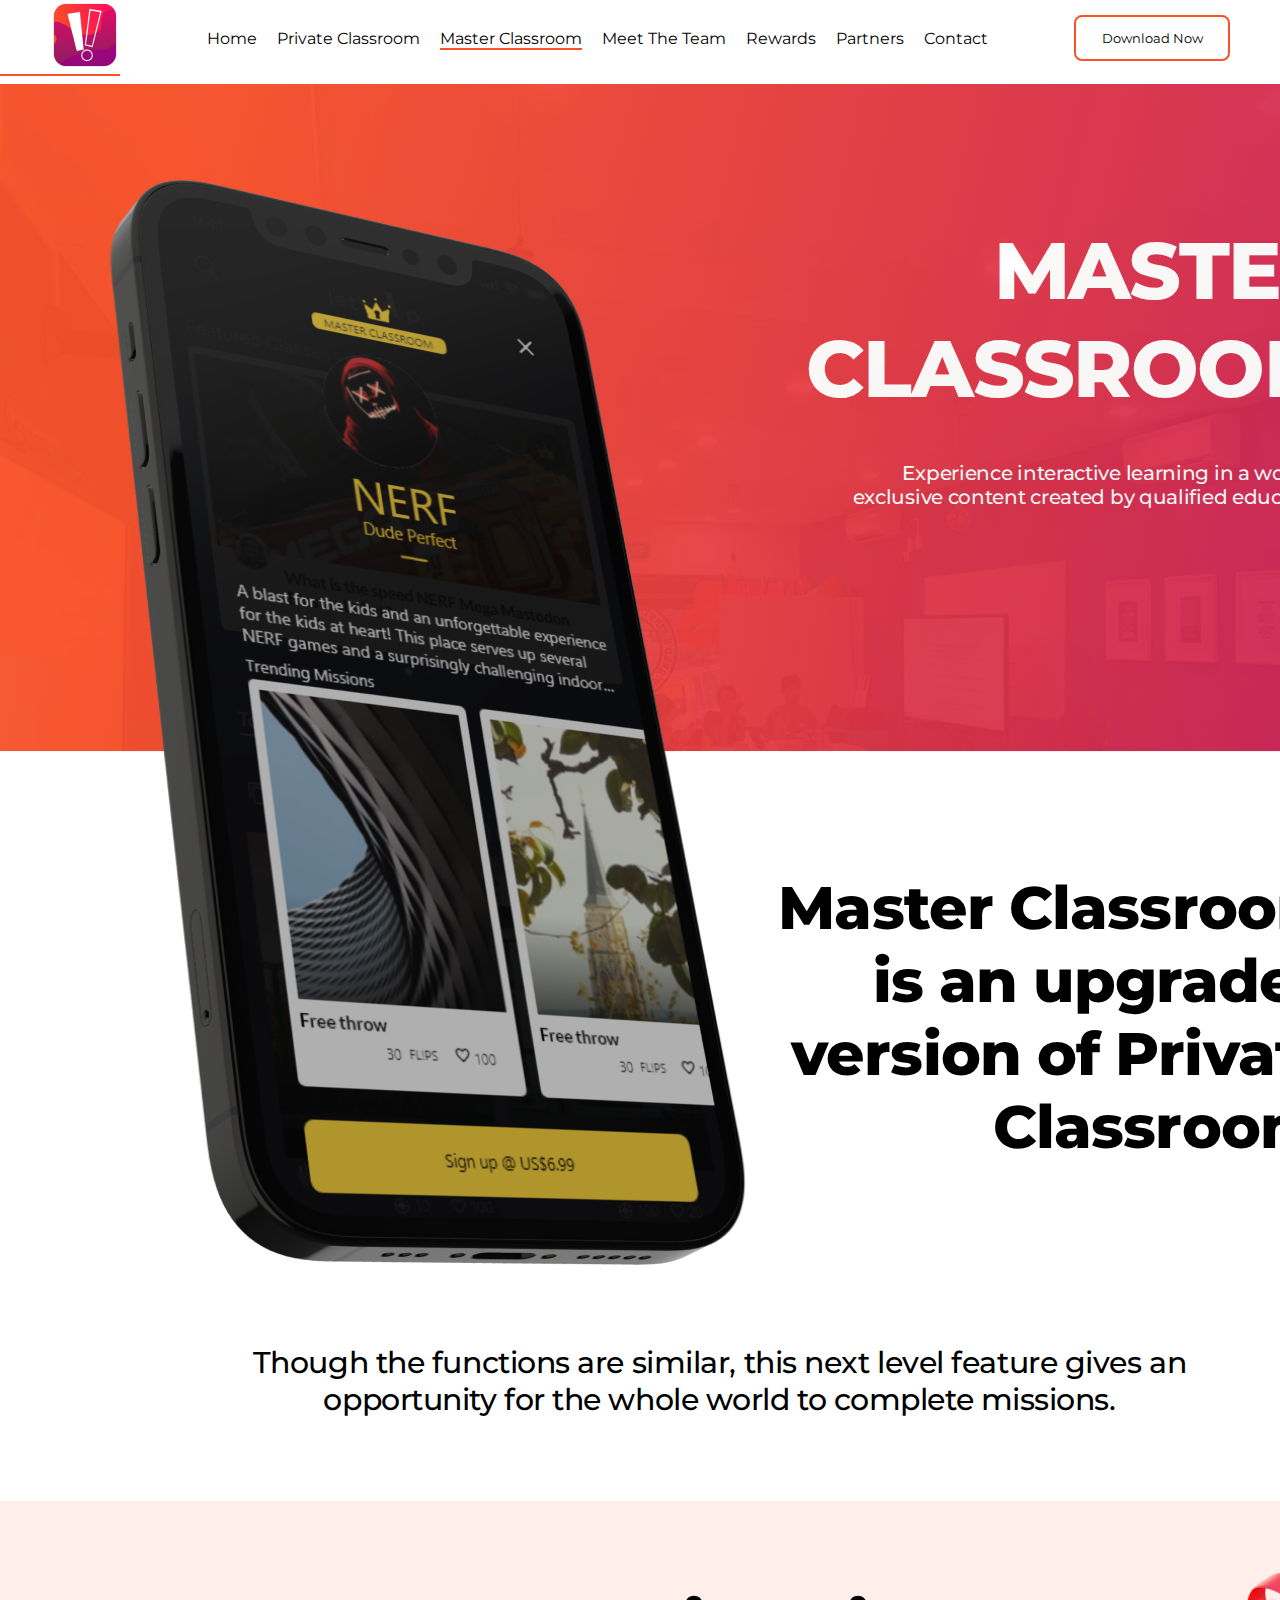
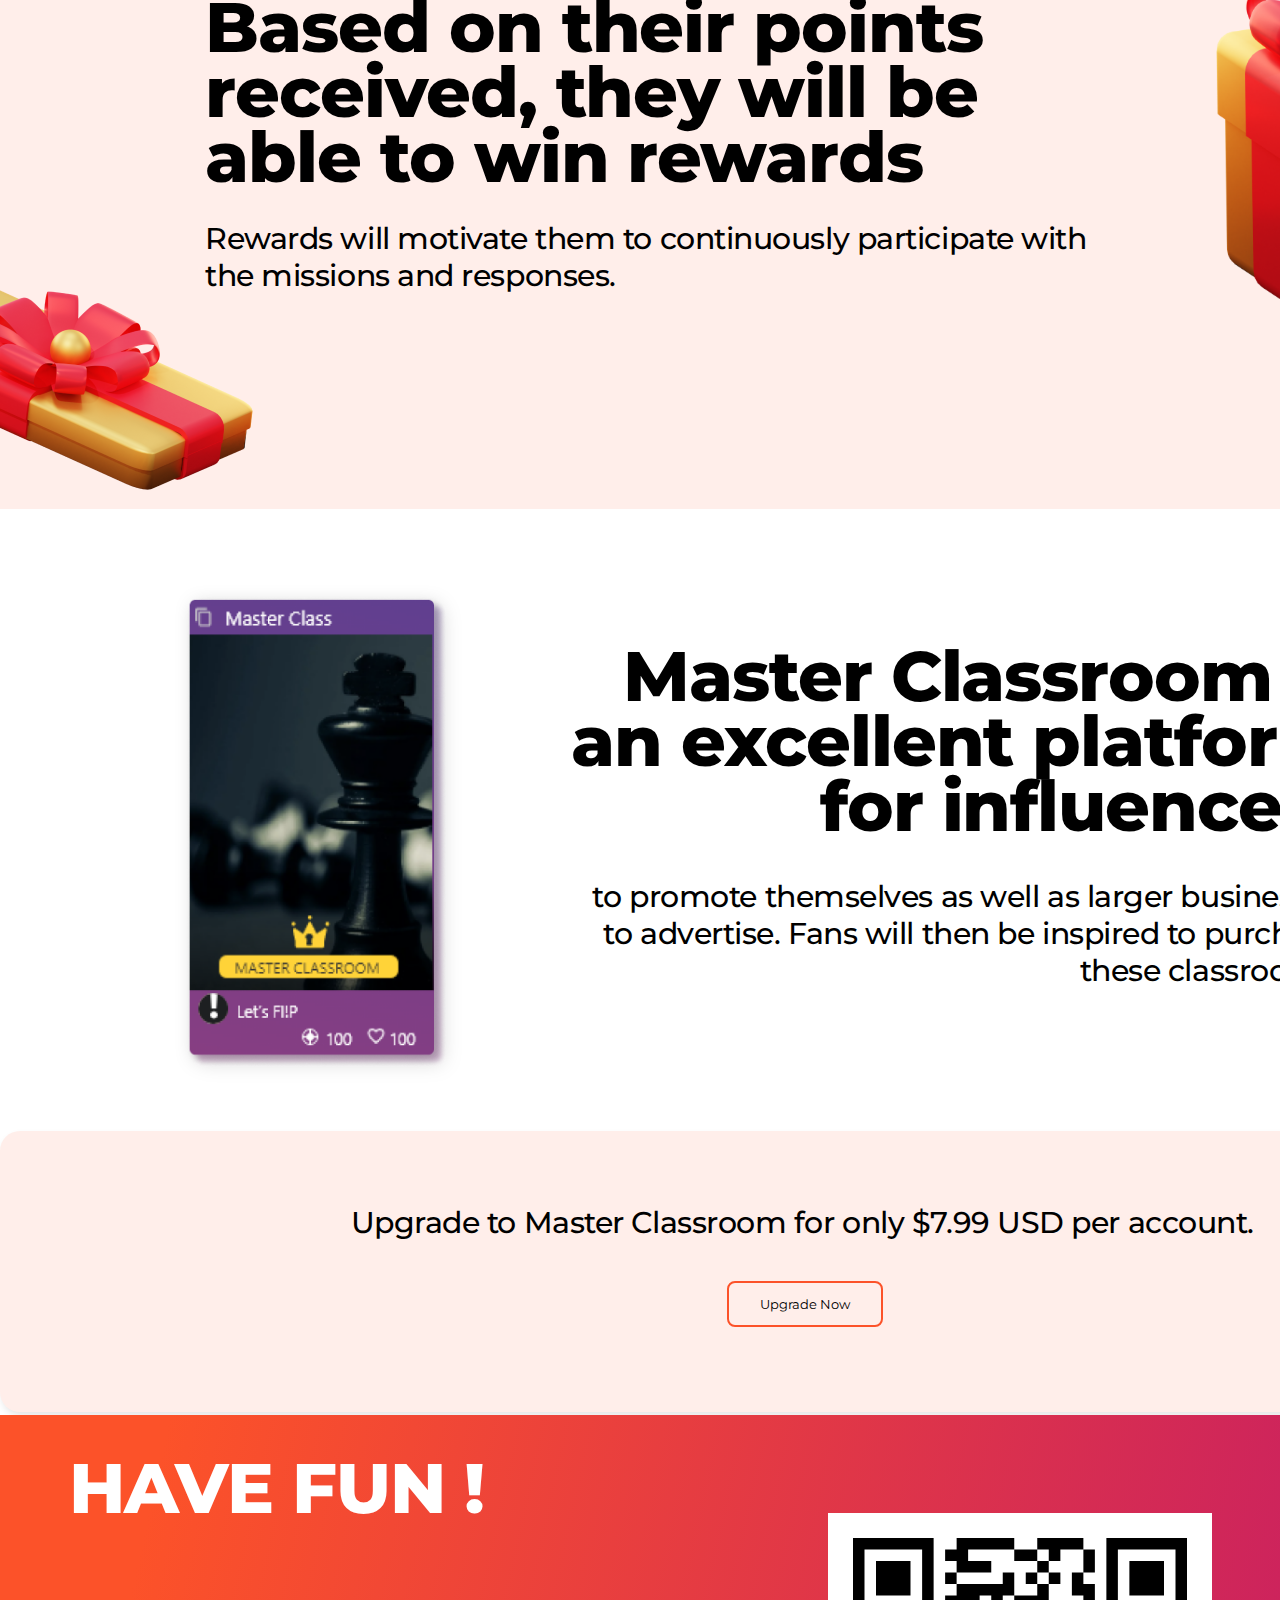
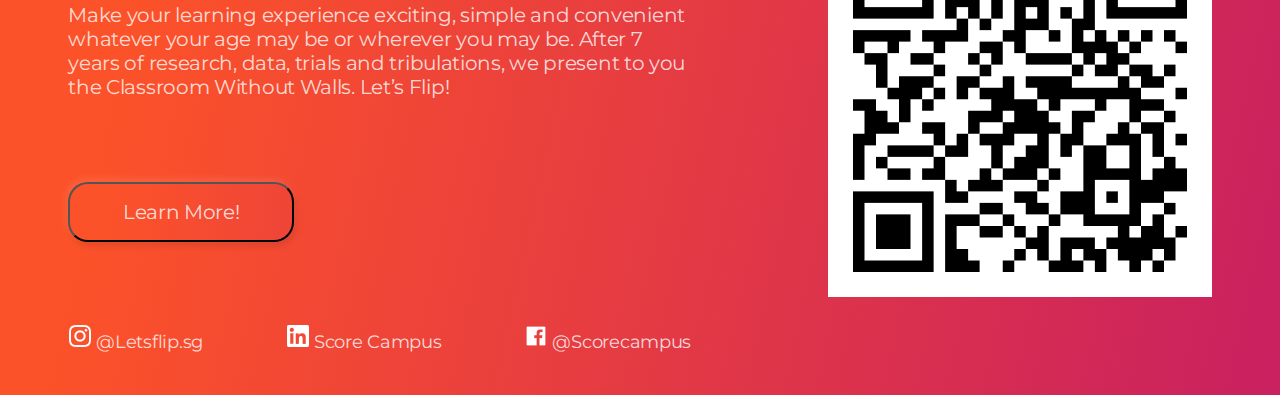
==== commit 1f8561bd: "implement all design responsive 15%" ====
--- a/masterclassroom.html
+++ b/masterclassroom.html
@@ -12,26 +12,28 @@
     <!-- Navbar -->
 
     <div class="navbar">
-        <div class="container">
+        <div class="navbar-item">
             <a class="logo" href="#">
                 <img src="img/logo.png" alt="" class="logo flex-row">
             </a>
-            <nav class="nav-group">
-                <ul>
-                    <li class="nav-item"><a href="index.html">Home</a></li>
-                    <li class="nav-item"><a href="privateclassroom.html">Private Classroom</a></li>
-                    <li class="nav-item active"><a href="masterclassroom.html">Master Classroom</a></li>
-                    <li class="nav-item"><a href="#">Meet The Team</a></li>
-                    <li class="nav-item"><a href="#">Rewards</a></li>
-                    <li class="nav-item"><a href="#">Partners</a></li>
-                    <li class="nav-item"><a href="#">Contact</a></li>
-                    <div class="hamburger">
-                        <span class="bar"></span>
-                        <span class="bar"></span>
-                        <span class="bar"></span>
-                    </div>
-                </ul>
-            </nav>
+        </div>
+        <div class="navbar-item">
+            <ul>
+                <li class="nav-item"><a href="index.html">Home</a></li>
+                <li class="nav-item"><a href="privateclassroom.html">Private Classroom</a></li>
+                <li class="nav-item active"><a href="masterclassroom.html">Master Classroom</a></li>
+                <li class="nav-item"><a href="meettheteam.html">Meet The Team</a></li>
+                <li class="nav-item"><a href="#">Rewards</a></li>
+                <li class="nav-item"><a href="#">Partners</a></li>
+                <li class="nav-item"><a href="#">Contact</a></li>
+            </ul>
+        </div>
+        <div class="nav-item hamburger">
+            <span class="bar"></span>
+            <span class="bar"></span>
+            <span class="bar"></span>
+        </div>
+        <div class="navbar-item">
             <a href="https://play.google.com/store/apps/details?id=com.lets_flip">
                 <button class="flex-row">Download Now</button>
             </a>
@@ -114,42 +116,58 @@
 
     <!-- Footer -->
 
-    <div class="footer-3">
-        <div class="have-fun">
-            <h1>
-                HAVE FUN !
-            </h1>
-        </div>
-        <div class="make-learning">
-            <p>
-                Make your learning experience exciting, simple and convenient whatever your age may be or wherever you may be. 
-                After 7 years of research, data, trials and tribulations, we present to you the Classroom Without Walls. 
-                Let’s Flip!
-            </p>
-        </div>
-        <div class="button-learn-more">
-            <a href="">
-                <button>
-                    Learn More!
-                </button>
-            </a>
-        </div>
-        <div class="icon-footer">
-            <div class="instagram">
-                <img src="img/icon/instagram-icon.png" alt="">
-                <a href="">@Letsflip.sg</a>
+    <div class="mc-footer-cover footer">
+        <div class="footer-row">
+            <div class="footer-col">
+                <div class="have-fun">
+                    <h1>
+                        HAVE FUN !
+                    </h1>
+                </div>
             </div>
-            <div class="linkedin">
-                <img src="img/icon/linkedin-icon.png" alt="">
-                <a href="">Score Campus</a>
+            <div class="footer-col">
+                <div class="make-learning">
+                    <p>
+                        Make your learning experience exciting, simple and convenient whatever your age may be or wherever you may be. 
+                        After 7 years of research, data, trials and tribulations, we present to you the Classroom Without Walls. 
+                        Let’s Flip!
+                    </p>
+                </div>
             </div>
-            <div class="facebook">
-                <img src="img/icon/facebook-icon.png" alt="">
-                <a href="">@Scorecampus</a>
+            <div class="footer-col">
+                <div class="button-learn-more">
+                    <a href="">
+                        <button>
+                            Learn More!
+                        </button>
+                    </a>
+                </div>
+            </div>
+            <div class="footer-col">
+                <div class="footer-col-item">
+                    <div class="instagram">
+                        <img src="img/icon/instagram-icon.png" alt="">
+                        <a href="">@Letsflip.sg</a>
+                    </div>
+                </div>
+                <div class="footer-col-item">
+                    <div class="linkedin">
+                        <img src="img/icon/linkedin-icon.png" alt="">
+                        <a href="">Score Campus</a>
+                    </div>
+                </div>
+                <div class="footer-col-item">
+                    <div class="facebook">
+                        <img src="img/icon/facebook-icon.png" alt="">
+                        <a href="">@Scorecampus</a>
+                    </div>
+                </div>
             </div>
         </div>
-        <div class="barcode">
-            <img src="img/qrcode.png" alt="">
+        <div class="footer-row">
+            <div class="barcode">
+                <img src="img/qrcode.png" alt="">
+            </div>
         </div>
     </div>
 
--- a/css/style.css
+++ b/css/style.css
@@ -12,6 +12,7 @@
 *{
     padding: 0;
     margin: 0;
+    box-sizing: border-box;
 }
 
 body{
@@ -20,6 +21,13 @@
     overflow-x: hidden;
 }
 
+.container{
+    display: flex;
+    justify-content: space-between;
+    padding-left: 3vw;
+    padding-right: 3vw;
+}
+
 ul{
     list-style: none;
 }
@@ -31,35 +39,39 @@
 /* Navbar Styling */
 
     .navbar{
+        margin: auto;
+        display: flex;
+        justify-content: space-between;
         font-family: 'Montserrat', sans-serif;
         background-color: var(--background-white);
-        height: 85px;
+        /* height: 95px; */
         overflow-x: hidden;
     }
 
+    .navbar-item{
+        align-items: center;
+        justify-content: center;
+        display: flex;
+    }
+
     .navbar img{
-        position: absolute;
+        margin-left: 50px;
         width: 70px;
         height: 70px;
-        left: 107px;
-        top: 8px;
+        /* left: 107px; */
+        /* top: 8px; */
     }
 
     .nav-group{
-        position: absolute;
-        width: 893px;
-        height: 18px;
-        left: 265px;
-        top: 34px;
+        margin-top: auto;
+        margin-bottom: auto;
     }
 
     .navbar button{
-        position: absolute;
+        margin-right: 50px;
         width: 156px;
         height: 46px;
-        left: 1250px;
         cursor: pointer;
-        top: 20px;
         background-color: var(--background-white);
 
         border-radius: 8px;
@@ -75,8 +87,14 @@
         justify-content: space-between;
     }
 
+    .navbar ul li{
+        padding: 10px;
+    }
+
     .navbar a{
-        padding: 10px;
+        margin-top: auto;
+        margin-bottom: auto;
+        /* padding: 10px; */
     }
 
     .active a{
@@ -96,21 +114,38 @@
 
     /* Header */
     .header{
-        position: absolute;
-        width: 1536px;
+        display: flex;
+        justify-content: center;
+        width: 100vw;
         height: 667px;
-        left: 0px;
-        top: 85px;
-        background: url(img/header-background.png);
         background: linear-gradient(102.45deg, #FC5229 12.05%, #AF067D 146.01%);
     }
 
+    .header-flex{
+        display: flex;
+        flex-direction: column;
+        align-items: center;
+    }
+
+    .header-item{
+        padding: auto;
+    }
+
+    .header-item-split{
+        margin-top: 50px;
+        width: 60vw;
+        display: flex;
+        justify-content: space-between;
+        padding-left: 3vw;
+        padding-right: 3vw;
+    }
+
     .header h1{
-        position: absolute;
+        margin-top: 30px;
+        /* position: absolute; */
+        padding: auto;
         width: 956px;
         height: 219px;
-        left: 242px;
-        top: 40px;
 
         font-family: Montserrat;
         font-style: normal;
@@ -124,11 +159,9 @@
     }
 
     .header p{
-        position: absolute;
+        margin-top: 10px;
         width: 850px;
         height: 24px;
-        left: 307px;
-        top: 270px;
 
         font-family: Montserrat;
         font-style: normal;
@@ -142,11 +175,8 @@
     }
 
     .ios-download-button{
-        position: absolute;
         width: 340px;
         height: 60px;
-        left: 349px;
-        top: 318px;
         display: flex;
         align-items: center;
         text-align: center;
@@ -169,11 +199,8 @@
     }
 
     .android-download-button{
-        position: absolute;
         width: 340px;
         height: 60px;
-        left: 730px;
-        top: 318px;
         display: flex;
         align-items: center;
         text-align: center;
@@ -193,84 +220,72 @@
         letter-spacing: -0.015em;
     }
 
-    .header-image{
-        position: absolute;
-        width: 1536px;
-        height: 667px;
-        left: 0px;
-        top: 85px;
-        z-index: -1;
-    }
-
-    .phone-image{
-        position: absolute;
-        top: 501px;
-    }
-
-
-    /* App Image */
+    .header-item img{
+        margin-top: 22px;
+    }
+
+
+    /* 3 Phone Image */
+
     .app-image{
-        position: absolute;
-    }
-
-    .arrow-left{
-        position: absolute;
-        width: 68px;
-        height: 68px;
-        left: 100px;
-        top: 1176.35px;
-    }
-
-    .phone-left{ 
-        position: absolute;
-        width: 306.31px;
-        height: 652.05px;
-        left: 210px;
-        top: 884.35px;
-
-        opacity: 0.7;
-    }
-
-    .phone-center{
-        position: absolute;
-        left: 450px;
-        top: 720px;
-    }
-
-    .phone-right{
-        position: absolute;
-        width: 306.31px;
-        height: 652.05px;
-        left: 940px;
-        top: 884.35px;
-        
-        opacity: 0.7;
-    }
-
-    .arrow-right{
-        position: absolute;
-        width: 68px;
-        height: 68px;
-        left: 1340px;
-        top: 1176.35px;
-    }
-
+        width: 100vw;
+        display: flex;
+        align-items: center;
+        justify-content: space-between;
+        flex-wrap: nowrap;
+    }
+
+    .app-image-item{
+        padding: auto;
+        margin: auto;
+    }
+
+    .app-image-item img{
+        max-width: 100%;
+    }
+
+
+    /* World First */
     .world-first{
-        position: absolute;
-        width: 1536px;
+        /* position: absolute; */
+        width: 100vw;
         height: 696px;
-        left: -2px;
-        top: 1746px;
         background: var(--background-cream);
-        z-index: 1;
+        z-index: 2;
+        display: flex;
+        justify-content: flex-end;
+    }
+
+    .world-first-item-row{
+        margin-left: 50px;
+        display: flex;
+        flex-direction: column;
+    }
+
+    .world-first-item-row img{
+        max-width: 100%;
+    }
+
+    .world-first-row-1{
+        margin-top: 50px;
+        flex-grow: 2;
+    }
+
+    .world-first-row-2{
+        flex-grow: 2;
+    }
+    .world-first-row-3{
+        flex-grow: 1;
+        margin-bottom: 50px;
     }
 
     .world-first h1{
-        position: absolute;
+        margin-top: 40px;
+        /* position: absolute; */
         width: 638px;
         height: 144px;
-        left: 102px;
-        top: 124px;
+        /* left: 102px; */
+        /* top: 124px; */
 
         font-family: Montserrat;
         font-style: normal;
@@ -283,11 +298,11 @@
     }
 
     .world-first p{
-        position: absolute;
+        /* position: absolute; */
         width: 534px;
         height: 144px;
-        left: 102px;
-        top: 339px;
+        /* left: 102px; */
+        /* top: 339px; */
 
         font-family: Montserrat;
         font-style: normal;
@@ -300,11 +315,9 @@
     }
 
     .world-first button{
-        position: absolute;
+        /* position: absolute; */
         width: 156px;
         height: 46px;
-        left: 100px;
-        top: 515px;
 
         cursor: pointer;
 
@@ -318,43 +331,70 @@
     }
 
     .world-first img{
-        top: 10px;
-        position: absolute;
-        left: 790px;
+        
     }
 
 
 
     /* Ask a Question */
     .ask-a-question{
-        position: absolute;
-        width: 1536px;
+        /* position: absolute; */
+        display: flex;
+        justify-content: flex-end;
+        width: 100vw;
         height: 832px;
         left: 0px;
+        z-index: 0;
         top: 2450px;
         background: var(--background-white);
     }
 
+    .ask-a-question-item-row{
+        display: flex;
+        flex-direction: column;
+    }
+
     .background-ask-a-question{
-        position: absolute;
+        /* position: absolute; */
         width: 1177.86px;
         height: 976.41px;
         left: -203px;
         top: -110px;
+        z-index: 0;
+    }
+
+    .ask-a-question-col-1{
+        margin-top: 50px;
+        flex-grow: 2;
+    }
+
+    .ask-a-question-col-2{
+        margin-top: 50px;
+        flex-grow: 2;
+    }
+
+    .ask-a-question-col-3{
+        flex-grow: 2;
+        margin-bottom: 50px;
     }
 
     .ask-a-question img{
-        position: absolute;
+        /* position: absolute; */
         width: 1069px;
-        height: 1664px;
-        left: -150px;
-        top: -510px;
+        z-index: 1;
 
         filter: drop-shadow(5px 18px 15px rgba(0, 0, 0, 0.05));
     }
 
+    .vector-a-question{
+        margin-top: -125vw;
+        z-index: -1;
+        margin-right: 250px;
+    }
+
     .ask-a-question h1{
-        position: absolute;
+        margin-right: 50px;
+        /* position: absolute; */
         width: 397px;
         top: 124px;
         height: 130px;
@@ -374,7 +414,8 @@
     }
 
     .ask-a-question p{
-        position: absolute;
+        /* position: absolute; */
+        margin-right: 50px;
         width: 440px;
         height: 270px;
         top: 323px;
@@ -392,11 +433,8 @@
     }
 
     .second-paragraph{
-        position: absolute;
+        /* position: absolute; */
         width: 440px;
-        height: 270px;
-        margin-top: 190px;
-        left: 1000px;
 
         font-family: Montserrat;
         font-style: normal;
@@ -409,13 +447,17 @@
         color: rgba(0, 0, 0, 0.8);
     }
 
+    .align-end{
+        align-self: flex-end;
+    }
+
     .ask-a-question button{
-        position: absolute;
+        /* position: absolute; */
+        margin-right: 50px;
         width: 156px;
         height: 46px;
         left: 1280px;
         cursor: pointer;
-        margin-top: 730px;
         background-color: var(--background-white);
 
         border-radius: 8px;
@@ -428,19 +470,36 @@
 
 
     /* Join Classroom */
-    .join-classroom{
-        position: absolute;
-        width: 1536px;
+    .cover{
+        position: absolute;
+        width: 100vw;
         height: 696px;
         left: -2px;
         top: 3296px;
-
+        z-index: 2;
         background: #FFEEEA;
     }
 
+    .join-classroom{
+        margin: auto;
+        display: flex;
+        flex-direction: column;
+        justify-content: space-between;
+        align-items: center;
+    }
+
+    .jcc-item-col{
+        display: flex;
+        margin-top: 50px;
+    }
+
+    .jcc-row{
+        margin: auto;
+    }
     .join-classroom h1{
+        margin-right: 50px;
         top: 48px;
-        position: absolute;
+        /* position: absolute; */
         width: 707px;
         height: 65px;
         left: 367px;
@@ -459,7 +518,7 @@
     }
 
     .join-classroom p{
-        position: absolute;
+        margin-right: 50px;
         width: 1008px;
         height: 72px;
         left: 216px;
@@ -476,42 +535,30 @@
         color: rgba(0, 0, 0, 0.8);
     }
 
-    .image-1{
-        position: absolute;
-        width: 467.23px;
-        height: 330.23px;
-        left: 417px;
-        top: 248.89px;
-    }
-
-    .image-2{
-        position: absolute;
-        width: 173.02px;
-        height: 282.8px;
-        left: 849.98px;
-        top: 272.6px;
-    }
-
-    .image-3{
-        position: absolute;
-        width: 445.68px;
-        height: 229.29px;
-        left: 497px;
-        top: 440px;
-    }
-
-    .build-community{
-        position: absolute;
-        width: 1536px;
+    /* Build Community */
+
+    .build-community-cover{
+        position: absolute;
+        width: 100vw;
         height: 360px;
         left: 0px;
+        z-index: 1;
         top: 3992px;
         background-color: var(--background-white);
 
     }
 
+    .build-community{
+        flex-direction: row;
+        display: flex;
+    }
+
+    .build-community-item{
+        margin: auto;
+    }
+
     .build-community h1{
-        position: absolute;
+        /* position: absolute; */
         width: 396px;
         height: 130px;
         left: 303px;
@@ -530,14 +577,11 @@
         color: #000000;
     }
 
-    
+
     .build-community p{
-        position: absolute;
+        /* position: absolute; */
         width: 500px;
         height: 96px;
-        left: 737px;
-        top: 140px;
-
         font-family: Montserrat;
         font-style: normal;
         font-weight: 300;
@@ -548,26 +592,54 @@
         color: rgba(0, 0, 0, 0.8);
     }
 
+    .image-cover{
+        position: absolute;
+        width: 100vw;
+        height: 253px;
+        left: 0px;
+        top: 4352px;
+    }
+
     .image{
-        position: absolute;
-        width: 1637px;
-        height: 253px;
-        left: -31px;
-        top: 4352px;
+        display: flex;
+    }
+
+    .image img{
+        max-width: 100%;
+    }
+
+
+    /* Footer */
+
+    .footer-cover{
+        position: absolute;
+        width: 100vw;
+        height: 580px;
+        top: 4605px;
+
+        background: linear-gradient(102.45deg, #FC5229 12.05%, #AF067D 146.01%);
     }
 
     .footer{
-        position: absolute;
-        width: 1536px;
         height: 580px;
-        left: 0px;
-        top: 4605px;
-
-        background: linear-gradient(102.45deg, #FC5229 12.05%, #AF067D 146.01%);
+        margin: auto;
+        justify-content: space-around;
+        display: flex;
+    }
+
+    .footer-row{
+        flex-direction: column;
+        justify-content: space-around;
+        display: flex;
+    }
+
+    .footer-col{
+        justify-content: space-between;
+        display: flex;
     }
 
     .footer h1{
-        position: absolute;
+        /* position: absolute; */
         width: 417px;
         height: 65px;
         left: 100px;
@@ -587,7 +659,7 @@
     }
 
     .footer p{
-        position: absolute;
+        /* position: absolute; */
         width: 623px;
         height: 96px;
         left: 100px;
@@ -604,7 +676,7 @@
     }
 
     .footer button{
-        position: absolute;
+        /* position: absolute; */
         width: 226px;
         height: 60px;
         left: 100px;
@@ -626,8 +698,12 @@
         color: rgba(255, 255, 255, 0.8);
     }
 
+    .footer img{
+        max-width: 100%;
+    }
+
     .barcode{
-        position: absolute;
+        /* position: absolute; */
         width: 384px;
         height: 384px;
         left: 956px;
@@ -639,18 +715,17 @@
     }
 
     .instagram{
-        position: absolute;
-        width: 135px;
+        /* position: absolute; */
+        width: auto;
         height: 30px;
         left: 110px;
         top: 440px;
     }
 
     .instagram a{
-        position: absolute;
-        width: 107px;
+        /* position: absolute; */
+        width: auto;
         height: 30px;
-        margin-left: 10px;
         top: -5px;
         /* Body P */
 
@@ -668,18 +743,15 @@
     }
 
     .linkedin{
-        position: absolute;
-        width: 156px;
+        /* position: absolute; */
+        width: auto;
         height: 30px;
-        left: 325px;
-        top: 440px;
     }
 
     .linkedin a{
-        position: absolute;
-        width: 156px;
+        /* position: absolute; */
+        width: auto;
         height: 30px;
-        margin-left: 10px;
         top: -5px;
         /* Body P */
 
@@ -696,20 +768,16 @@
     }
 
     .facebook{
-        position: absolute;
-        width: 167px;
+        width: auto;
         height: 30px;
         left: 561px;
         top: 440px;
     }
 
     .facebook a{
-        position: absolute;
         width: 139px;
         height: 30px;
-        margin-left: 10px;
         top: -5px;
-        /* Body P */
 
         font-family: Montserrat;
         font-style: normal;
@@ -939,28 +1007,28 @@
         position: absolute;
         width: 622px;
         height: 65px;
-        
+
         font-family: Montserrat;
         font-style: normal;
         font-weight: 800;
         font-size: 70px;
         line-height: 65px;
         /* identical to box height, or 93% */
-        
+
         text-align: right;
         letter-spacing: -0.015em;
-        
-        color: #000000;        
+
+        color: #000000;
         z-index: 1;
     }
-    
+
 
     .create-mission p{
         position: absolute;
         width: 630px;
         height: 72px;
         top: 75px;
-        
+
         font-family: Montserrat;
         font-style: normal;
         font-weight: normal;
@@ -968,10 +1036,10 @@
         line-height: 24px;
         text-align: right;
         letter-spacing: -0.015em;
-        
-        color: #000000;
-    }
-    
+
+        color: #000000;
+    }
+
 
     .hiw-vector-3{
         position: absolute;
@@ -1290,14 +1358,96 @@
         border: 2px solid #FC5229;
     }
 
-    .footer-2{
-        position: absolute;
-        width: 1536px;
+    .pc-footer-cover{
+        position: absolute;
+        width: 100vw;
         height: 580px;
         left: 0px;
         top: 4199px;
 
         background: linear-gradient(102.45deg, #FC5229 12.05%, #AF067D 146.01%);
+    }
+
+    .footer{
+        height: 580px;
+        margin: auto;
+        justify-content: space-around;
+        display: flex;
+    }
+
+    .footer-row{
+        flex-direction: column;
+        justify-content: space-around;
+        display: flex;
+    }
+
+    .footer-col{
+        justify-content: space-between;
+        display: flex;
+    }
+
+    .pc-footer h1{
+        /* position: absolute; */
+        width: 417px;
+        height: 65px;
+        left: 100px;
+        top: 83px;
+
+        font-family: Montserrat;
+        font-style: normal;
+        font-weight: 800;
+        font-size: 70px;
+        line-height: 65px;
+        /* identical to box height, or 93% */
+
+        text-align: center;
+        letter-spacing: -0.015em;
+
+        color: #FFFFFF;
+    }
+
+    .pc-footer p{
+        /* position: absolute; */
+        width: 623px;
+        height: 96px;
+        left: 100px;
+        top: 182px;
+
+        font-family: Montserrat;
+        font-style: normal;
+        font-weight: normal;
+        font-size: 20px;
+        line-height: 24px;
+        letter-spacing: -0.015em;
+
+        color: rgba(255, 255, 255, 0.8);
+    }
+
+    .pc-footer button{
+        /* position: absolute; */
+        width: 226px;
+        height: 60px;
+        left: 100px;
+        top: 329px;
+
+        background: linear-gradient(93.49deg, rgba(252, 82, 42, 0.8) 21.46%, rgba(238, 68, 57, 0.8) 97.8%);
+        box-shadow: -2px -3px 7px rgba(255, 255, 255, 0.11), 2px 4px 7px rgba(0, 0, 0, 0.1);
+        border-radius: 20px;
+
+        font-family: Montserrat;
+        font-style: normal;
+        font-weight: normal;
+        font-size: 20px;
+        line-height: 24px;
+        letter-spacing: -0.015em;
+
+        cursor: pointer;
+
+        color: rgba(255, 255, 255, 0.8);
+    }
+
+    .pc-footer img{
+        max-width: 100%;
     }
 
     .footer-2 h1{
@@ -1375,7 +1525,7 @@
         background: linear-gradient(102.45deg, #FC5229 12.05%, #AF067D 146.01%);
         z-index: -2;
     }
-    
+
     .mc-header-image{
         position: absolute;
         width: 1536px;
@@ -1430,7 +1580,7 @@
         height: 1242px;
         left: -11px;
     }
-    
+
     .the-function{
         position: absolute;
         width: 1536px;
@@ -1663,17 +1813,36 @@
     }
 
     /* Footer Master Classroom */
-    .footer-3{
-        position: absolute;
-        width: 1536px;
+    .mc-footer-cover{
+        position: absolute;
+        width: 100vw;
         height: 580px;
         left: 0px;
-        top: 3012px;
+        top: 3015px;
+
         background: linear-gradient(102.45deg, #FC5229 12.05%, #AF067D 146.01%);
     }
 
-    .footer-3 h1{
-        position: absolute;
+    .footer{
+        height: 580px;
+        margin: auto;
+        justify-content: space-around;
+        display: flex;
+    }
+
+    .footer-row{
+        flex-direction: column;
+        justify-content: space-around;
+        display: flex;
+    }
+
+    .footer-col{
+        justify-content: space-between;
+        display: flex;
+    }
+
+    .mc-footer h1{
+        /* position: absolute; */
         width: 417px;
         height: 65px;
         left: 100px;
@@ -1692,8 +1861,8 @@
         color: #FFFFFF;
     }
 
-    .footer-3 p{
-        position: absolute;
+    .mc-footer p{
+        /* position: absolute; */
         width: 623px;
         height: 96px;
         left: 100px;
@@ -1709,8 +1878,8 @@
         color: rgba(255, 255, 255, 0.8);
     }
 
-    .footer-3 button{
-        position: absolute;
+    .mc-footer button{
+        /* position: absolute; */
         width: 226px;
         height: 60px;
         left: 100px;
@@ -1731,3 +1900,296 @@
 
         color: rgba(255, 255, 255, 0.8);
     }
+
+    .mc-footer img{
+        max-width: 100%;
+    }
+
+    .footer-2 h1{
+        position: absolute;
+        width: 417px;
+        height: 65px;
+        left: 100px;
+        top: 83px;
+
+        font-family: Montserrat;
+        font-style: normal;
+        font-weight: 800;
+        font-size: 70px;
+        line-height: 65px;
+        /* identical to box height, or 93% */
+
+        text-align: center;
+        letter-spacing: -0.015em;
+
+        color: #FFFFFF;
+    }
+
+    .footer-2 p{
+        position: absolute;
+        width: 623px;
+        height: 96px;
+        left: 100px;
+        top: 182px;
+
+        font-family: Montserrat;
+        font-style: normal;
+        font-weight: normal;
+        font-size: 20px;
+        line-height: 24px;
+        letter-spacing: -0.015em;
+
+        color: rgba(255, 255, 255, 0.8);
+    }
+
+    .footer-2 button{
+        position: absolute;
+        width: 226px;
+        height: 60px;
+        left: 100px;
+        top: 329px;
+
+        background: linear-gradient(93.49deg, rgba(252, 82, 42, 0.8) 21.46%, rgba(238, 68, 57, 0.8) 97.8%);
+        box-shadow: -2px -3px 7px rgba(255, 255, 255, 0.11), 2px 4px 7px rgba(0, 0, 0, 0.1);
+        border-radius: 20px;
+
+        font-family: Montserrat;
+        font-style: normal;
+        font-weight: normal;
+        font-size: 20px;
+        line-height: 24px;
+        letter-spacing: -0.015em;
+
+        cursor: pointer;
+
+        color: rgba(255, 255, 255, 0.8);
+    }
+
+
+
+    /* Meet The Team Page */
+    .mtt-header{
+        width: 100vw;
+        height: 667px;
+        display: flex;
+        background: linear-gradient(102.45deg, #FC5229 12.05%, #AF067D 146.01%);
+    }
+
+    .mtt-header-row{
+        display: flex;
+        flex-direction: column;
+        justify-content: space-around;        
+    }
+
+    .mtt-header-col{
+        margin-top: 50px;
+        margin-bottom: 50px;
+    }
+
+    .mtt-header p{
+        width: 80%;
+
+        padding-top: 50px;
+        font-family: Montserrat;
+        font-style: normal;
+        font-weight: 300;
+        font-size: 20px;
+        line-height: 24px;
+        letter-spacing: -0.015em;
+
+        color: #FFFFFF;
+    }
+
+    .mtt-header h1{
+        width: 120%;
+        height: 365px;
+        left: 96px;
+        top: 300px;
+
+        font-family: Montserrat;
+        font-style: normal;
+        font-weight: 800;
+        font-size: 60px;
+        line-height: 73px;
+        letter-spacing: -0.02em;
+
+        color: #FFFFFF;
+    }
+
+    .mtt-header-col-self{
+        display: flex;
+        align-self: flex-end;
+        max-width: 100%;
+    }
+
+    /* The Team Picture */
+
+    .the-team{
+        margin-top:67.5px;
+        padding-top: 67.5px;
+        margin-left: 50px;
+        padding-left: 50px;
+        margin-right: 50px;
+        padding-right: 50px;
+    }
+
+    .team-row-4{
+        margin-top: 40px;
+        padding-top: 14px;
+        display: flex;
+    }
+
+    .team-detail-col{
+        display: flex;
+    }
+
+    .img-face img{
+        height: auto;
+        width: auto;
+        max-width: 100%;
+    }
+
+    .team-detail-col h3{
+        width: 295px;
+        margin-top: 20px;
+        padding-top: 20px;
+        margin-bottom: 7px;
+        padding-bottom: 10px;
+        font-family: Montserrat;
+        font-style: normal;
+        font-weight: 800;
+        font-size: 20px;
+        line-height: 24px;
+        letter-spacing: -0.015em;
+
+        color: #000000;
+    }
+
+    .team-detail-col h4{
+        width: 295px;
+        height: 18px;   
+        margin-bottom: 7px;
+        padding-bottom: 10px;
+
+        font-family: Montserrat;
+        font-style: normal;
+        font-weight: 600;
+        font-size: 15px;
+        line-height: 18px;
+        letter-spacing: -0.015em;
+        color: rgba(252, 82, 41, 1);
+    }
+
+    .team-detail-col p{
+        width: 80%;
+        height: 162px;
+        margin-bottom: 32px;
+        padding-bottom: 20px;
+
+        font-family: Montserrat;
+        font-style: normal;
+        font-weight: 300;
+        font-size: 15px;
+        line-height: 18px;
+        letter-spacing: -0.015em;
+
+        color: #000000;
+    }
+
+    .icon-row{
+        max-width: 50%;
+        display: flex;
+        justify-content: space-around;
+    }
+
+    .mtt-footer-cover{
+        position: absolute;
+        width: 100vw;
+        height: 580px;
+        left: 0px;
+        top: 3360px;
+
+        background: linear-gradient(102.45deg, #FC5229 12.05%, #AF067D 146.01%);
+    }
+
+    .footer{
+        height: 580px;
+        margin: auto;
+        justify-content: space-around;
+        display: flex;
+    }
+
+    .footer-row{
+        flex-direction: column;
+        justify-content: space-around;
+        display: flex;
+    }
+
+    .footer-col{
+        justify-content: space-between;
+        display: flex;
+    }
+
+    .mtt-footer h1{
+        /* position: absolute; */
+        width: 417px;
+        height: 65px;
+        left: 100px;
+        top: 83px;
+
+        font-family: Montserrat;
+        font-style: normal;
+        font-weight: 800;
+        font-size: 70px;
+        line-height: 65px;
+        /* identical to box height, or 93% */
+
+        text-align: center;
+        letter-spacing: -0.015em;
+
+        color: #FFFFFF;
+    }
+
+    .mtt-footer p{
+        /* position: absolute; */
+        width: 623px;
+        height: 96px;
+        left: 100px;
+        top: 182px;
+
+        font-family: Montserrat;
+        font-style: normal;
+        font-weight: normal;
+        font-size: 20px;
+        line-height: 24px;
+        letter-spacing: -0.015em;
+
+        color: rgba(255, 255, 255, 0.8);
+    }
+
+    .mtt-footer button{
+        /* position: absolute; */
+        width: 226px;
+        height: 60px;
+        left: 100px;
+        top: 329px;
+
+        background: linear-gradient(93.49deg, rgba(252, 82, 42, 0.8) 21.46%, rgba(238, 68, 57, 0.8) 97.8%);
+        box-shadow: -2px -3px 7px rgba(255, 255, 255, 0.11), 2px 4px 7px rgba(0, 0, 0, 0.1);
+        border-radius: 20px;
+
+        font-family: Montserrat;
+        font-style: normal;
+        font-weight: normal;
+        font-size: 20px;
+        line-height: 24px;
+        letter-spacing: -0.015em;
+
+        cursor: pointer;
+
+        color: rgba(255, 255, 255, 0.8);
+    }
+
+    .mtt-footer img{
+        max-width: 100%;
+    }--- a/css/mobile.css
+++ b/css/mobile.css
@@ -2,39 +2,19 @@
 
     /* Navbar */
     *{
-        max-width: 100%;
-    }
-
-    body{
-        overflow-x: hidden;
+        max-width: 100vw;
     }
     .navbar{
-        position: absolute;
-        width: 428px;
-        height: 85px;
-        left: 0px;
-        top: 0px;
-
-        background: #ffffff;
-    }
-
-    .logo{
-        position: absolute;
-        width: 70px;
-        height: 70px;
-        left: 10px;
-        top: 5px;
+        width: 100vw;
+        display: flex;
     }
 
     .navbar button{
-        position: absolute;
+        /* position: absolute; */
         width: 156px;
         height: 46px;
-        left: 157px;
-        top: 20px;
 
         cursor: pointer;
-        top: 20px;
         background-color: var(--background-white);
 
         border-radius: 8px;
@@ -45,14 +25,22 @@
         border: 2px solid #FC5229;
     }
 
+    .mobile-flex{
+        display: flex;
+    }
+
     .hamburger{
         cursor: pointer;
-        position: absolute;
+        /* position: absolute; */
         width: 19px;
         height: 3px;
         left: 400px;
         top: 32px;
         display: block;
+    }
+
+    .nav{
+        display: none;
     }
 
     .bar{
@@ -65,19 +53,14 @@
         background-color: #FC5229;
     }
 
+    .navbar-item{
+        display: flex;
+    }
+
     .nav-item {
-        display: none;
-        position: absolute;
-        left: 157px;
-        top: 5rem;
-        flex-direction: column;
-        background-color: #fff;
-        width: 100%;
-        border-radius: 10px;
-        text-align: center;
-        transition: 0.3s;
-        box-shadow:
-            0 10px 27px rgba(0, 0, 0, 0.05);
+        padding-top: 50px;
+        align-items: center;
+        justify-content: center;
     }
 
     /* Header */
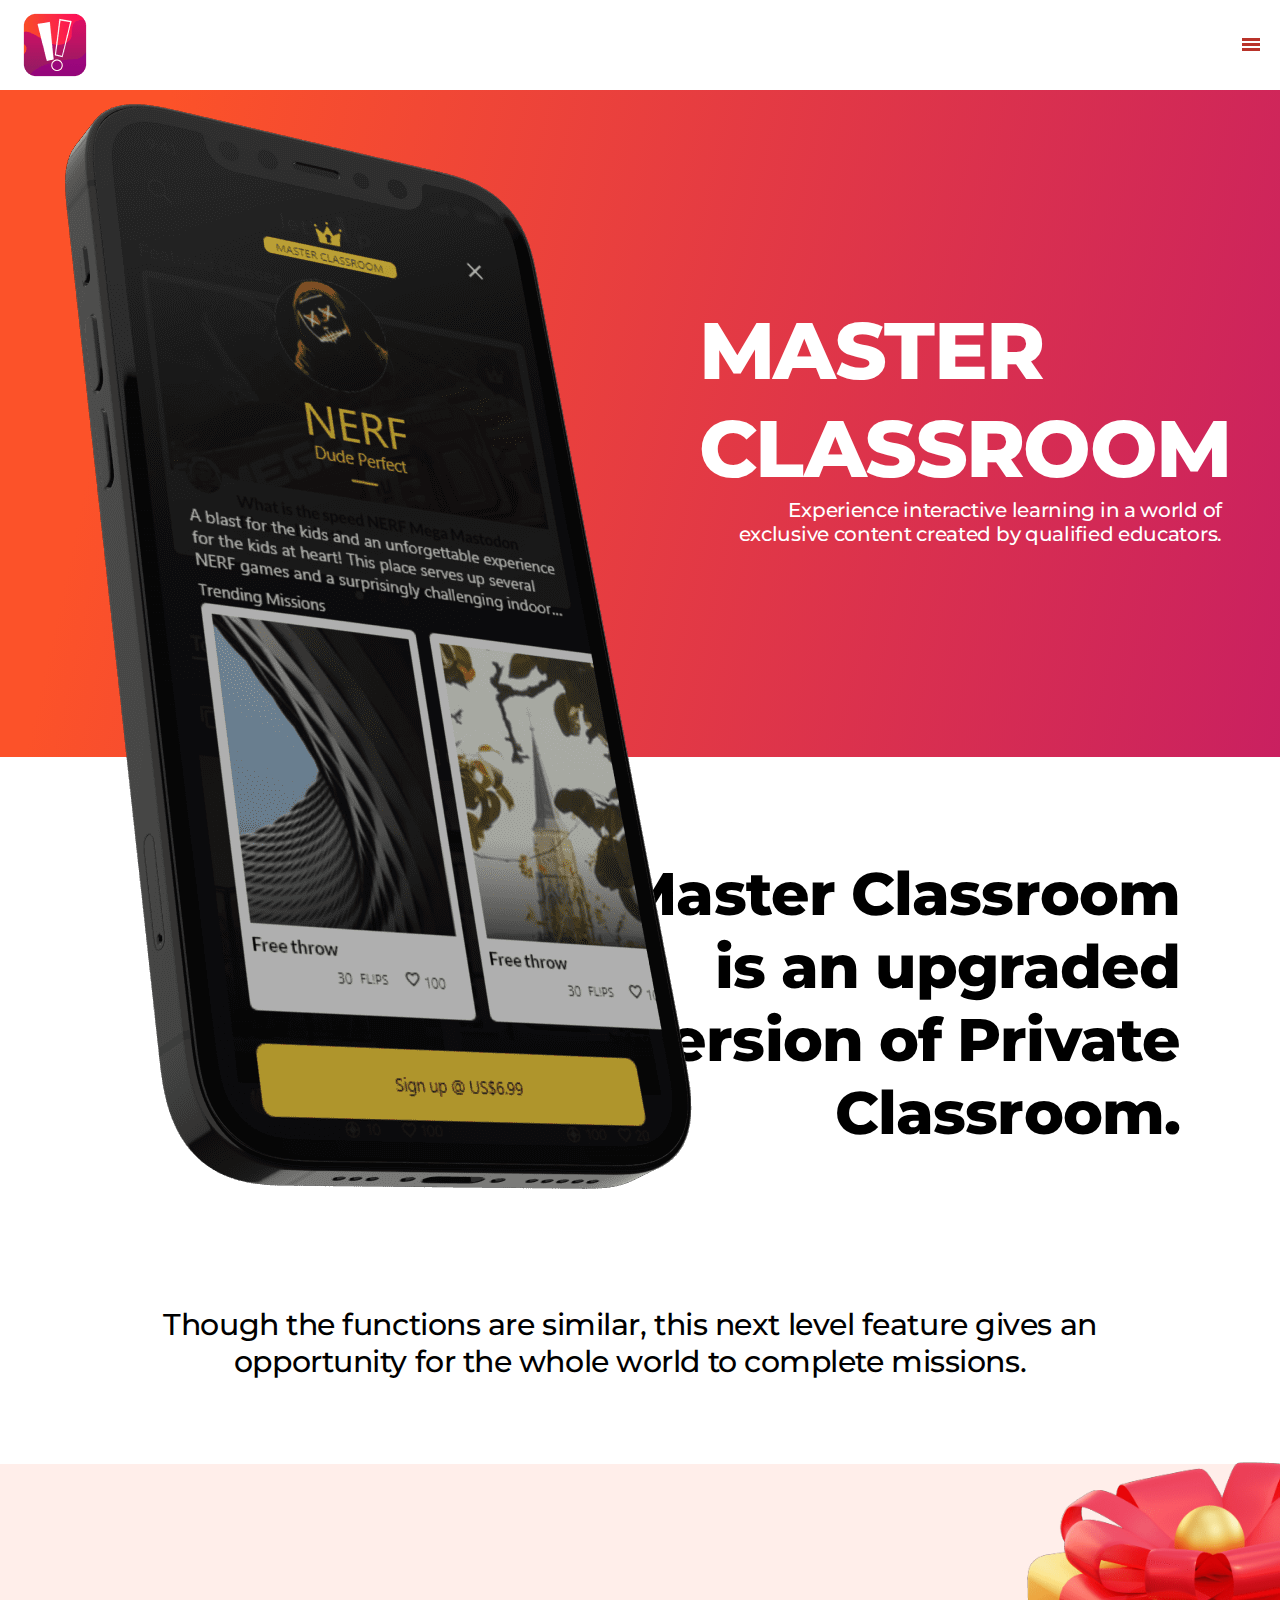
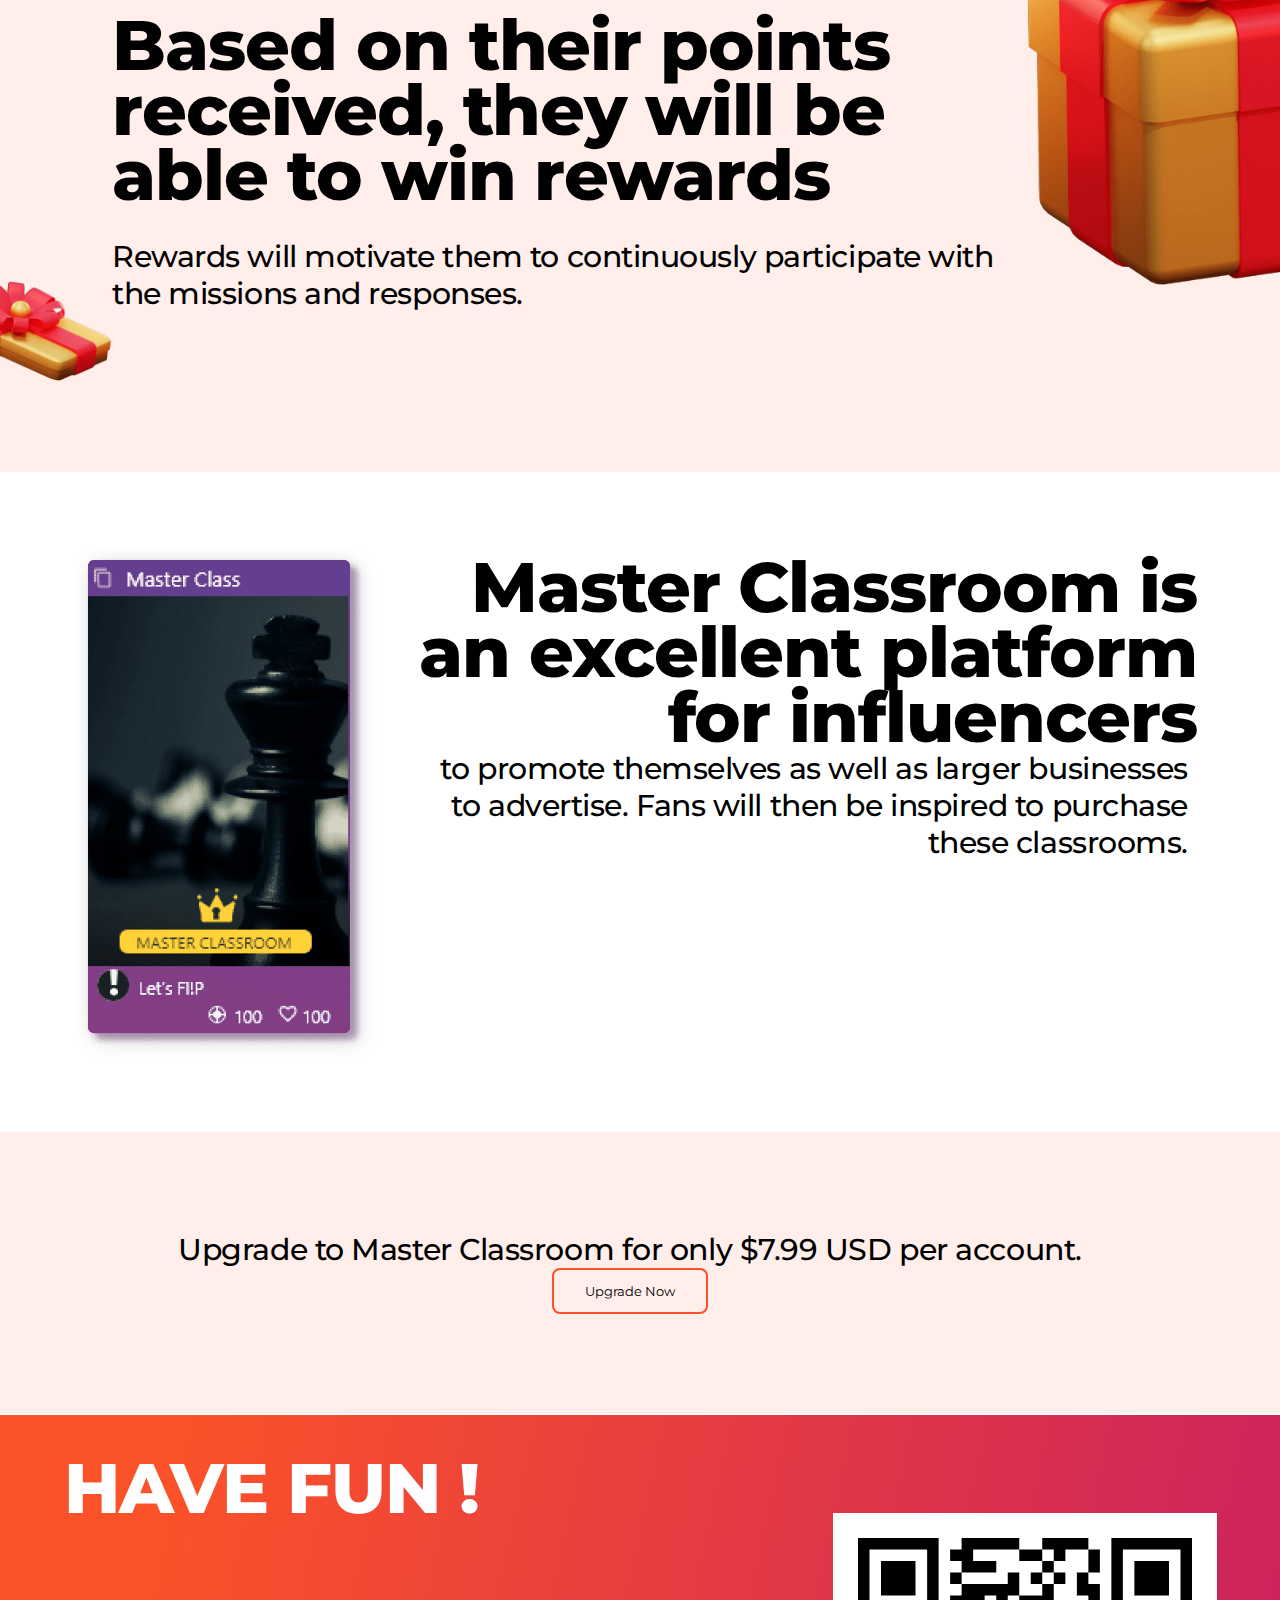
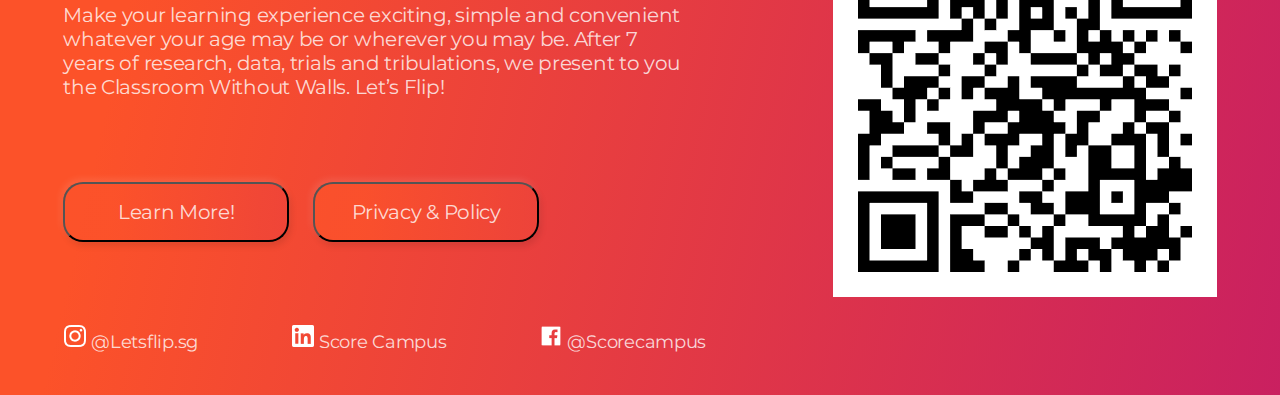
==== commit 45744eb0: "Last Commit" ====
--- a/masterclassroom.html
+++ b/masterclassroom.html
@@ -1,43 +1,39 @@
 <!DOCTYPE html>
 <html lang="en">
 <head>
+    <title>Master Classroom</title>
     <meta charset="UTF-8">
     <meta http-equiv="X-UA-Compatible" content="IE=edge">
-    <meta name="viewport" content="width=device-width, initial-scale=1.0">
+    <meta name="viewport" 
+    content="width=device-width, initial-scale=1.0, maximum-scale=1.0, user-scalable=0">    
     <link rel="stylesheet" href="css/style.css">
     <link rel="stylesheet" href="css/mobile.css">
-    <title>Private Classroom</title>
+    <meta name="description" content="Classroom Without Walls" />
+    <meta property="og:title" content="Let’s Flip Application" />
+    <meta property="og:url" content="https://getletsflip.com/" />
+    <meta property="og:description" content="Turn the world into your classroom & let your voices be heard" />
+    <link rel="icon" href="img/logo.png">
+    <meta property="og:image" content="https://getletsflip.com/link-icon.png"/>
+    <meta property="og:type" content="website" />
+    <meta property="og:image:type" content="image/png">
+    <meta property="og:type" content="article" />
+    <meta property="og:locale" content="en_SG" />
 </head>
 <body>
     <!-- Navbar -->
 
     <div class="navbar">
-        <div class="navbar-item">
-            <a class="logo" href="#">
-                <img src="img/logo.png" alt="" class="logo flex-row">
-            </a>
-        </div>
-        <div class="navbar-item">
-            <ul>
-                <li class="nav-item"><a href="index.html">Home</a></li>
-                <li class="nav-item"><a href="privateclassroom.html">Private Classroom</a></li>
-                <li class="nav-item active"><a href="masterclassroom.html">Master Classroom</a></li>
-                <li class="nav-item"><a href="meettheteam.html">Meet The Team</a></li>
-                <li class="nav-item"><a href="#">Rewards</a></li>
-                <li class="nav-item"><a href="#">Partners</a></li>
-                <li class="nav-item"><a href="#">Contact</a></li>
-            </ul>
-        </div>
-        <div class="nav-item hamburger">
-            <span class="bar"></span>
-            <span class="bar"></span>
-            <span class="bar"></span>
-        </div>
-        <div class="navbar-item">
-            <a href="https://play.google.com/store/apps/details?id=com.lets_flip">
-                <button class="flex-row">Download Now</button>
-            </a>
-        </div>
+        <a href="" class="logo"><img src="img/logo.png" alt=""></a>
+        <input class="menu-btn" type="checkbox" id="menu-btn" />
+        <label class="menu-icon" for="menu-btn"><span class="navicon"></span></label>
+        <ul class="menu">
+            <li><a href="index.html">Home</a></li>
+            <li><a href="privateclassroom.html">Private Classroom</a></li>
+            <li><a href="masterclassroom.html">Master Classroom</a></li>
+            <li><a href="meettheteam.html">Meet The Team</a></li>
+            <li><a href="partner.html">Partners</a></li>
+            <li><a href="https://play.google.com/store/apps/details?id=com.lets_flip" target="_blank">Download Now</a></li>
+        </ul>
     </div>
 
     <!-- End Navbar -->
@@ -45,26 +41,39 @@
 
     <!-- Header -->
     <div class="mc-header">
-        <h1>
-            MASTER CLASSROOM
-        </h1>
-        <p>
-            Experience interactive learning in a world of exclusive content created by qualified educators.
-        </p>
-    </div>
-    <div class="mc-header-image">
-        <img src="img/mc-header-bg.png" alt="">
-    </div>
-
+        <div class="mc-header-row-mobile">
+            <h1>
+                MASTER CLASSROOM
+            </h1>
+            <p>
+                Experience interactive learning in a world of exclusive content created by qualified educators.
+            </p>    
+        </div>
+        <div class="mc-header-row mc-header-image">
+            <img src="img/mc-header-phone.png" alt="">
+        </div>
+        <div class="mc-header-row mc-header-row-pc">
+            <h1>
+                MASTER CLASSROOM
+            </h1>
+            <p>
+                Experience interactive learning in a world of exclusive content created by qualified educators.
+            </p>    
+        </div>
+    </div>
     <!-- End Header -->
 
     <!-- the function -->
 
     <div class="the-function">
-        <img src="img/mc-header-phone.png" alt="">
-        <h1>
-            Master Classroom is an upgraded version of Private Classroom.
-        </h1>
+        <div class="the-function-col">
+            <h1>
+                Master Classroom is an upgraded version of Private Classroom.
+            </h1>
+        </div>
+    </div>
+
+    <div class="the-function-text">
         <p>
             Though the functions are similar, this next level feature gives an opportunity for the whole world to complete missions.
         </p>
@@ -75,28 +84,42 @@
     <!-- Reward -->
 
     <div class="reward">
-        <img src="img/box-reward-1.png" alt="" class="box-reward-1">
-        <img src="img/box-reward-2.png" alt="" class="box-reward-2">
-        <h1>
-            Based on their points received, they will be able to win rewards
-        </h1>
-        <p>
-            Rewards will motivate them to continuously participate with the missions and responses.
-        </p>
+        <div class="reward-col reward-col-1">
+            <img src="img/box-reward-1.png" alt="" class="box-reward-1">
+        </div>
+        <div class="reward-col reward-col-2">
+            <h1>
+                Based on their points received, they will be able to win rewards
+            </h1>
+            <p>
+                Rewards will motivate them to continuously participate with the missions and responses.
+            </p>
+        </div>
+        <div class="reward-col reward-col-3">
+            <img src="img/box-reward-2.png" alt="" class="box-reward-2">
+        </div>
     </div>
 
     <!-- End Reward -->
 
     <!-- Master Classroom -->
 
-    <div class="mc">
-        <img src="img/mc.png" alt="">
-        <h1>
-            Master Classroom is an excellent platform for influencers 
-        </h1>
-        <p>
-            to promote themselves as well as larger businesses to advertise. Fans will then be inspired to purchase these classrooms.
-        </p>
+    <div class="mc mc-container">
+        <div class="mc-col">
+            <img src="img/mc.png" alt="">
+        </div>
+        <div class="mc-col">
+            <div class="mc-row">
+                <h1>
+                    Master Classroom is an excellent platform for influencers 
+                </h1>
+            </div>
+            <div class="mc-row">
+                <p>
+                    to promote themselves as well as larger businesses to advertise. Fans will then be inspired to purchase these classrooms.
+                </p>
+            </div>
+        </div>
     </div>
 
     <!-- End Master Classroom -->
@@ -104,12 +127,18 @@
     <!-- Upgrade -->
 
     <div class="upgrade">
-        <p>
-            Upgrade to Master Classroom for only $7.99 USD per account. 
-        </p>
-        <a href="">
-            <button>Upgrade Now</button>
-        </a>
+        <div class="upgrade-col">
+            <div class="upgrade-row">
+                <p>
+                    Upgrade to Master Classroom for only $7.99 USD per account. 
+                </p>
+            </div>
+            <div class="upgrade-row">
+                <a href="https://play.google.com/store/apps/details?id=com.lets_flip" target="_blank">                        
+                    <button>Upgrade Now</button>
+                </a>
+            </div>
+        </div>
     </div>
 
     <!-- End Upgrade -->
@@ -136,9 +165,14 @@
             </div>
             <div class="footer-col">
                 <div class="button-learn-more">
-                    <a href="">
+                    <a href="https://play.google.com/store/apps/details?id=com.lets_flip" target="_blank">
                         <button>
                             Learn More!
+                        </button>
+                    </a>
+                    <a href="privacy.html" target="_blank">
+                        <button>
+                            Privacy & Policy
                         </button>
                     </a>
                 </div>
@@ -172,6 +206,6 @@
     </div>
 
     <!-- End Footer -->
-
+<script type="text/javascript" src="https://livejs.com/live.js"></script>
 </body>
 </html>--- a/css/style.css
+++ b/css/style.css
@@ -36,42 +36,23 @@
     text-decoration: none;
     color: var(--text-black);
 }
-/* Navbar Styling */
-
-    .navbar{
-        margin: auto;
-        display: flex;
-        justify-content: space-between;
-        font-family: 'Montserrat', sans-serif;
-        background-color: var(--background-white);
-        /* height: 95px; */
-        overflow-x: hidden;
-    }
-
-    .navbar-item{
+    /* Navbar Styling */
+
+    .navbar {
+        background-color: #fff;
+        box-shadow: 1px 1px 4px 0 rgba(0,0,0,.1);
+        width: 100%;
+        z-index: 3;
+        justify-content: space-around;
         align-items: center;
-        justify-content: center;
-        display: flex;
-    }
-
-    .navbar img{
-        margin-left: 50px;
-        width: 70px;
-        height: 70px;
-        /* left: 107px; */
-        /* top: 8px; */
-    }
-
-    .nav-group{
-        margin-top: auto;
-        margin-bottom: auto;
+        text-align: center;
     }
 
     .navbar button{
-        margin-right: 50px;
         width: 156px;
         height: 46px;
         cursor: pointer;
+        margin-top: -15px;
         background-color: var(--background-white);
 
         border-radius: 8px;
@@ -81,796 +62,8 @@
         color: #000000;
         border: 2px solid #FC5229;
     }
-
-    .navbar ul{
-        display: flex;
-        justify-content: space-between;
-    }
-
-    .navbar ul li{
-        padding: 10px;
-    }
-
+    
     .navbar a{
-        margin-top: auto;
-        margin-bottom: auto;
-        /* padding: 10px; */
-    }
-
-    .active a{
-        border-bottom: 2px #FC5229 solid;
-    }
-
-    .navbar a:hover{
-        border-bottom: 2px #FC5229 solid;
-    }
-
-    .hamburger {
-        display: none;
-    }
-
-
-
-
-    /* Header */
-    .header{
-        display: flex;
-        justify-content: center;
-        width: 100vw;
-        height: 667px;
-        background: linear-gradient(102.45deg, #FC5229 12.05%, #AF067D 146.01%);
-    }
-
-    .header-flex{
-        display: flex;
-        flex-direction: column;
-        align-items: center;
-    }
-
-    .header-item{
-        padding: auto;
-    }
-
-    .header-item-split{
-        margin-top: 50px;
-        width: 60vw;
-        display: flex;
-        justify-content: space-between;
-        padding-left: 3vw;
-        padding-right: 3vw;
-    }
-
-    .header h1{
-        margin-top: 30px;
-        /* position: absolute; */
-        padding: auto;
-        width: 956px;
-        height: 219px;
-
-        font-family: Montserrat;
-        font-style: normal;
-        font-weight: 800;
-        font-size: 60px;
-        line-height: 73px;
-        text-align: center;
-        letter-spacing: -0.02em;
-
-        color: #FFFFFF;
-    }
-
-    .header p{
-        margin-top: 10px;
-        width: 850px;
-        height: 24px;
-
-        font-family: Montserrat;
-        font-style: normal;
-        font-weight: 300;
-        font-size: 20px;
-        line-height: 24px;
-        text-align: center;
-        letter-spacing: -0.015em;
-
-        color: #FFFFFF;
-    }
-
-    .ios-download-button{
-        width: 340px;
-        height: 60px;
-        display: flex;
-        align-items: center;
-        text-align: center;
-
-        background: linear-gradient(93.49deg, rgba(245, 75, 50, 0.8) 21.46%, rgba(231, 61, 65, 0.8) 97.8%);
-        box-shadow: -2px -3px 7px rgba(255, 255, 255, 0.11), 2px 4px 7px rgba(0, 0, 0, 0.12);
-        border-radius: 20px;
-    }
-
-    .ios-download-button a{
-        color: #fff;
-        font-family: Montserrat;
-        font-style: normal;
-        display: flex;
-        margin-left: 55px;
-        align-items: center;
-        text-align: center;
-        letter-spacing: -0.015em;
-        z-index: inherit;
-    }
-
-    .android-download-button{
-        width: 340px;
-        height: 60px;
-        display: flex;
-        align-items: center;
-        text-align: center;
-        background: linear-gradient(99.15deg, rgba(233, 63, 63, 0.8) 23.97%, rgba(220, 50, 77, 0.8) 66.46%);
-        box-shadow: 2px 4px 7px rgba(0, 0, 0, 0.17), -2px -3px 7px rgba(255, 255, 255, 0.11);
-        border-radius: 20px;
-    }
-
-    .android-download-button a{
-        color: #fff;
-        font-family: Montserrat;
-        font-style: normal;
-        display: flex;
-        margin-left: 55px;
-        align-items: center;
-        text-align: center;
-        letter-spacing: -0.015em;
-    }
-
-    .header-item img{
-        margin-top: 22px;
-    }
-
-
-    /* 3 Phone Image */
-
-    .app-image{
-        width: 100vw;
-        display: flex;
-        align-items: center;
-        justify-content: space-between;
-        flex-wrap: nowrap;
-    }
-
-    .app-image-item{
-        padding: auto;
-        margin: auto;
-    }
-
-    .app-image-item img{
-        max-width: 100%;
-    }
-
-
-    /* World First */
-    .world-first{
-        /* position: absolute; */
-        width: 100vw;
-        height: 696px;
-        background: var(--background-cream);
-        z-index: 2;
-        display: flex;
-        justify-content: flex-end;
-    }
-
-    .world-first-item-row{
-        margin-left: 50px;
-        display: flex;
-        flex-direction: column;
-    }
-
-    .world-first-item-row img{
-        max-width: 100%;
-    }
-
-    .world-first-row-1{
-        margin-top: 50px;
-        flex-grow: 2;
-    }
-
-    .world-first-row-2{
-        flex-grow: 2;
-    }
-    .world-first-row-3{
-        flex-grow: 1;
-        margin-bottom: 50px;
-    }
-
-    .world-first h1{
-        margin-top: 40px;
-        /* position: absolute; */
-        width: 638px;
-        height: 144px;
-        /* left: 102px; */
-        /* top: 124px; */
-
-        font-family: Montserrat;
-        font-style: normal;
-        font-weight: 800;
-        font-size: 50px;
-        line-height: 61px;
-        letter-spacing: -0.015em;
-
-        color: #000000;
-    }
-
-    .world-first p{
-        /* position: absolute; */
-        width: 534px;
-        height: 144px;
-        /* left: 102px; */
-        /* top: 339px; */
-
-        font-family: Montserrat;
-        font-style: normal;
-        font-weight: 300;
-        font-size: 20px;
-        line-height: 24px;
-        letter-spacing: -0.015em;
-
-        color: rgba(0, 0, 0, 0.8);
-    }
-
-    .world-first button{
-        /* position: absolute; */
-        width: 156px;
-        height: 46px;
-
-        cursor: pointer;
-
-        border-radius: 8px;
-        border: 2px solid transparent;
-        font-family: Montserrat;
-        font-style: normal;
-        background: linear-gradient(102.45deg, #FFEEEA 12.05%, #FFEEEA 146.01%);
-        box-shadow: -2px -2px 9px #FFFFFF, 2px 2px 4px rgba(0, 0, 0, 0.14);
-        border-radius: 8px
-    }
-
-    .world-first img{
-        
-    }
-
-
-
-    /* Ask a Question */
-    .ask-a-question{
-        /* position: absolute; */
-        display: flex;
-        justify-content: flex-end;
-        width: 100vw;
-        height: 832px;
-        left: 0px;
-        z-index: 0;
-        top: 2450px;
-        background: var(--background-white);
-    }
-
-    .ask-a-question-item-row{
-        display: flex;
-        flex-direction: column;
-    }
-
-    .background-ask-a-question{
-        /* position: absolute; */
-        width: 1177.86px;
-        height: 976.41px;
-        left: -203px;
-        top: -110px;
-        z-index: 0;
-    }
-
-    .ask-a-question-col-1{
-        margin-top: 50px;
-        flex-grow: 2;
-    }
-
-    .ask-a-question-col-2{
-        margin-top: 50px;
-        flex-grow: 2;
-    }
-
-    .ask-a-question-col-3{
-        flex-grow: 2;
-        margin-bottom: 50px;
-    }
-
-    .ask-a-question img{
-        /* position: absolute; */
-        width: 1069px;
-        z-index: 1;
-
-        filter: drop-shadow(5px 18px 15px rgba(0, 0, 0, 0.05));
-    }
-
-    .vector-a-question{
-        margin-top: -125vw;
-        z-index: -1;
-        margin-right: 250px;
-    }
-
-    .ask-a-question h1{
-        margin-right: 50px;
-        /* position: absolute; */
-        width: 397px;
-        top: 124px;
-        height: 130px;
-        left: 1000px;
-
-        font-family: Montserrat;
-        font-style: normal;
-        font-weight: 800;
-        font-size: 70px;
-        line-height: 65px;
-        /* or 93% */
-
-        text-align: right;
-        letter-spacing: -0.015em;
-
-        color: #000000;
-    }
-
-    .ask-a-question p{
-        /* position: absolute; */
-        margin-right: 50px;
-        width: 440px;
-        height: 270px;
-        top: 323px;
-        left: 1000px;
-
-        font-family: Montserrat;
-        font-style: normal;
-        font-weight: 300;
-        font-size: 25px;
-        line-height: 30px;
-        text-align: right;
-        letter-spacing: -0.015em;
-
-        color: rgba(0, 0, 0, 0.8);
-    }
-
-    .second-paragraph{
-        /* position: absolute; */
-        width: 440px;
-
-        font-family: Montserrat;
-        font-style: normal;
-        font-weight: 300;
-        font-size: 25px;
-        line-height: 30px;
-        text-align: right;
-        letter-spacing: -0.015em;
-
-        color: rgba(0, 0, 0, 0.8);
-    }
-
-    .align-end{
-        align-self: flex-end;
-    }
-
-    .ask-a-question button{
-        /* position: absolute; */
-        margin-right: 50px;
-        width: 156px;
-        height: 46px;
-        left: 1280px;
-        cursor: pointer;
-        background-color: var(--background-white);
-
-        border-radius: 8px;
-
-        font-family: Montserrat;
-        font-style: normal;
-        color: #000000;
-        border: 2px solid #FC5229;
-    }
-
-
-    /* Join Classroom */
-    .cover{
-        position: absolute;
-        width: 100vw;
-        height: 696px;
-        left: -2px;
-        top: 3296px;
-        z-index: 2;
-        background: #FFEEEA;
-    }
-
-    .join-classroom{
-        margin: auto;
-        display: flex;
-        flex-direction: column;
-        justify-content: space-between;
-        align-items: center;
-    }
-
-    .jcc-item-col{
-        display: flex;
-        margin-top: 50px;
-    }
-
-    .jcc-row{
-        margin: auto;
-    }
-    .join-classroom h1{
-        margin-right: 50px;
-        top: 48px;
-        /* position: absolute; */
-        width: 707px;
-        height: 65px;
-        left: 367px;
-
-        font-family: Montserrat;
-        font-style: normal;
-        font-weight: 800;
-        font-size: 70px;
-        line-height: 65px;
-        /* identical to box height, or 93% */
-
-        text-align: center;
-        letter-spacing: -0.015em;
-
-        color: #000000;
-    }
-
-    .join-classroom p{
-        margin-right: 50px;
-        width: 1008px;
-        height: 72px;
-        left: 216px;
-        top: 132px;
-
-        font-family: Montserrat;
-        font-style: normal;
-        font-weight: 300;
-        font-size: 20px;
-        line-height: 24px;
-        text-align: center;
-        letter-spacing: -0.015em;
-
-        color: rgba(0, 0, 0, 0.8);
-    }
-
-    /* Build Community */
-
-    .build-community-cover{
-        position: absolute;
-        width: 100vw;
-        height: 360px;
-        left: 0px;
-        z-index: 1;
-        top: 3992px;
-        background-color: var(--background-white);
-
-    }
-
-    .build-community{
-        flex-direction: row;
-        display: flex;
-    }
-
-    .build-community-item{
-        margin: auto;
-    }
-
-    .build-community h1{
-        /* position: absolute; */
-        width: 396px;
-        height: 130px;
-        left: 303px;
-        top: 120px;
-
-        font-family: Montserrat;
-        font-style: normal;
-        font-weight: 800;
-        font-size: 60px;
-        line-height: 65px;
-        /* or 108% */
-
-        text-align: right;
-        letter-spacing: -0.015em;
-
-        color: #000000;
-    }
-
-
-    .build-community p{
-        /* position: absolute; */
-        width: 500px;
-        height: 96px;
-        font-family: Montserrat;
-        font-style: normal;
-        font-weight: 300;
-        font-size: 20px;
-        line-height: 24px;
-        letter-spacing: -0.015em;
-
-        color: rgba(0, 0, 0, 0.8);
-    }
-
-    .image-cover{
-        position: absolute;
-        width: 100vw;
-        height: 253px;
-        left: 0px;
-        top: 4352px;
-    }
-
-    .image{
-        display: flex;
-    }
-
-    .image img{
-        max-width: 100%;
-    }
-
-
-    /* Footer */
-
-    .footer-cover{
-        position: absolute;
-        width: 100vw;
-        height: 580px;
-        top: 4605px;
-
-        background: linear-gradient(102.45deg, #FC5229 12.05%, #AF067D 146.01%);
-    }
-
-    .footer{
-        height: 580px;
-        margin: auto;
-        justify-content: space-around;
-        display: flex;
-    }
-
-    .footer-row{
-        flex-direction: column;
-        justify-content: space-around;
-        display: flex;
-    }
-
-    .footer-col{
-        justify-content: space-between;
-        display: flex;
-    }
-
-    .footer h1{
-        /* position: absolute; */
-        width: 417px;
-        height: 65px;
-        left: 100px;
-        top: 83px;
-
-        font-family: Montserrat;
-        font-style: normal;
-        font-weight: 800;
-        font-size: 70px;
-        line-height: 65px;
-        /* identical to box height, or 93% */
-
-        text-align: center;
-        letter-spacing: -0.015em;
-
-        color: #FFFFFF;
-    }
-
-    .footer p{
-        /* position: absolute; */
-        width: 623px;
-        height: 96px;
-        left: 100px;
-        top: 182px;
-
-        font-family: Montserrat;
-        font-style: normal;
-        font-weight: normal;
-        font-size: 20px;
-        line-height: 24px;
-        letter-spacing: -0.015em;
-
-        color: rgba(255, 255, 255, 0.8);
-    }
-
-    .footer button{
-        /* position: absolute; */
-        width: 226px;
-        height: 60px;
-        left: 100px;
-        top: 329px;
-
-        background: linear-gradient(93.49deg, rgba(252, 82, 42, 0.8) 21.46%, rgba(238, 68, 57, 0.8) 97.8%);
-        box-shadow: -2px -3px 7px rgba(255, 255, 255, 0.11), 2px 4px 7px rgba(0, 0, 0, 0.1);
-        border-radius: 20px;
-
-        font-family: Montserrat;
-        font-style: normal;
-        font-weight: normal;
-        font-size: 20px;
-        line-height: 24px;
-        letter-spacing: -0.015em;
-
-        cursor: pointer;
-
-        color: rgba(255, 255, 255, 0.8);
-    }
-
-    .footer img{
-        max-width: 100%;
-    }
-
-    .barcode{
-        /* position: absolute; */
-        width: 384px;
-        height: 384px;
-        left: 956px;
-        top: 84px;
-    }
-
-    .icon-footer{
-        top: 440px;
-    }
-
-    .instagram{
-        /* position: absolute; */
-        width: auto;
-        height: 30px;
-        left: 110px;
-        top: 440px;
-    }
-
-    .instagram a{
-        /* position: absolute; */
-        width: auto;
-        height: 30px;
-        top: -5px;
-        /* Body P */
-
-        font-family: Montserrat;
-        font-style: normal;
-        font-weight: normal;
-        font-size: 18px;
-        line-height: 30px;
-        /* identical to box height, or 167% */
-
-        letter-spacing: -0.015em;
-
-        color: rgba(255, 255, 255, 0.8);
-
-    }
-
-    .linkedin{
-        /* position: absolute; */
-        width: auto;
-        height: 30px;
-    }
-
-    .linkedin a{
-        /* position: absolute; */
-        width: auto;
-        height: 30px;
-        top: -5px;
-        /* Body P */
-
-        font-family: Montserrat;
-        font-style: normal;
-        font-weight: normal;
-        font-size: 18px;
-        line-height: 30px;
-        /* identical to box height, or 167% */
-
-        letter-spacing: -0.015em;
-
-        color: rgba(255, 255, 255, 0.8);
-    }
-
-    .facebook{
-        width: auto;
-        height: 30px;
-        left: 561px;
-        top: 440px;
-    }
-
-    .facebook a{
-        width: 139px;
-        height: 30px;
-        top: -5px;
-
-        font-family: Montserrat;
-        font-style: normal;
-        font-weight: normal;
-        font-size: 18px;
-        line-height: 30px;
-        /* identical to box height, or 167% */
-
-        letter-spacing: -0.015em;
-
-        color: rgba(255, 255, 255, 0.8);
-    }
-
-
-
-
-
-
-    /* Private Classroom page */
-    .pv-header{
-        position: absolute;
-        width: 1536px;
-        height: 667px;
-        left: 0px;
-        top: 85px;
-        z-index: -2;
-
-        background: linear-gradient(102.45deg, #FC5229 12.05%, #AF067D 146.01%);
-    }
-
-    .pv-header h1{
-        position: absolute;
-        width: 534px;
-        height: 196px;
-        left: 100px;
-        top: 138px;
-
-        font-family: Montserrat;
-        font-style: normal;
-        font-weight: 800;
-        font-size: 80px;
-        line-height: 98px;
-        letter-spacing: -0.02em;
-
-        color: #FFFFFF;
-    }
-
-    .pv-header p{
-        position: absolute;
-        width: 627px;
-        height: 24px;
-        left: 100px;
-        top: 339px;
-
-        font-family: Montserrat;
-        font-style: normal;
-        font-weight: 500;
-        font-size: 20px;
-        line-height: 24px;
-        letter-spacing: -0.015em;
-
-        color: #FFFFFF;
-    }
-
-    .pv-header img{
-        position: absolute;
-        width: 1536px;
-        height: 667px;
-        left: 0px;
-
-        opacity: 0.08;
-    }
-
-    .download{
-        position: absolute;
-        width: 281px;
-        height: 62px;
-        left: 100px;
-        top: 402px;
-        display: flex;
-        align-items: center;
-        text-align: center;
-        background: linear-gradient(93.49deg, rgba(252, 82, 42, 0.8) 21.46%, rgba(238, 68, 57, 0.8) 97.8%);
-        box-shadow: -2px -3px 7px rgba(255, 255, 255, 0.11), 2px 4px 7px rgba(0, 0, 0, 0.1);
-        border-radius: 20px;
-    }
-
-    .download a{
-        position: absolute;
-        width: auto;
-        height: 18px;
-        left: 85px;
-
         font-family: Montserrat;
         font-style: normal;
         font-weight: 500;
@@ -880,133 +73,1560 @@
         align-items: center;
         letter-spacing: -0.015em;
 
-        color: #FFFFFF;
-    }
-
-    .upgrade{
+        color: #000000;
+    }
+      
+      .navbar ul {
+        margin: 0;
+        padding: 0;
+        list-style: none;
+        overflow: hidden;
+        background-color: #fff;
+      }
+      
+      .navbar li a {
+        margin-top: 15px;
+        display: block;
+        padding: 20px 20px;
+        border-right: 1px solid #f4f4f4;
+        text-decoration: none;
+      }
+      
+      .navbar li a:hover,
+      .navbar .menu-btn:hover {
+        background-color: #f4f4f4;
+      }
+      
+      .navbar .logo {
+        display: block;
+        float: left;
+        font-size: 2em;
+        padding: 10px 20px;
+        text-decoration: none;
+      }
+      
+      /* menu */
+      
+      .navbar .menu {
+        clear: both;
+        max-height: 0;
+        transition: max-height .2s ease-out;
+        
+      }
+      
+      /* menu icon */
+      
+      .navbar .menu-icon {
+        cursor: pointer;
+        display: inline-block;
+        float: right;
+        padding: 28px 20px;
+        position: relative;
+        user-select: none;
+      }
+      
+      .navbar .menu-icon .navicon {
+        margin-top: 15px;
+        background: rgb(185, 51, 42);
+        display: block;
+        height: 3px;
+        position: relative;
+        transition: background .2s ease-out;
+        width: 18px;
+      }
+      
+      .navbar .menu-icon .navicon:before,
+      .navbar .menu-icon .navicon:after {
+        background: rgb(185, 51, 42);
+        content: '';
+        display: block;
+        height: 100%;
         position: absolute;
-        width: 281px;
-        height: 62px;
-        left: 425px;
-        top: 402px;
+        transition: all .2s ease-out;
+        width: 100%;
+      }
+      
+      .navbar .menu-icon .navicon:before {
+        top: 5px;
+      }
+      
+      .navbar .menu-icon .navicon:after {
+        top: -5px;
+      }
+      
+      /* menu btn */
+      
+      .navbar .menu-btn {
+        display: none;
+      }
+      
+      .navbar .menu-btn:checked ~ .menu {
+        max-height: 740px;
+      }
+      
+      .navbar .menu-btn:checked ~ .menu-icon .navicon {
+        background: transparent;
+      }
+      
+      .navbar .menu-btn:checked ~ .menu-icon .navicon:before {
+        transform: rotate(-45deg);
+      }
+      
+      .navbar .menu-btn:checked ~ .menu-icon .navicon:after {
+        transform: rotate(45deg);
+      }
+      
+      .navbar .menu-btn:checked ~ .menu-icon:not(.steps) .navicon:before,
+      .navbar .menu-btn:checked ~ .menu-icon:not(.steps) .navicon:after {
+        top: 0;
+      }
+    
+    /* Header */
+    @media (min-width:1025px) {
+         /* big landscape tablets, laptops, and desktops */ 
+         .header{
+            display: flex;
+            justify-content: center;
+            width: 100vw;
+            height: 667px;
+            background: linear-gradient(102.45deg, #FC5229 12.05%, #AF067D 146.01%);
+        }
+    
+        .header-flex{
+            display: flex;
+            flex-direction: column;
+            align-items: center;
+        }
+    
+        .header-item{
+            padding: auto;
+        }
+    
+        .header-item-split{
+            margin-top: 50px;
+            width: 60vw;
+            display: flex;
+            justify-content: space-between;
+            padding-left: 3vw;
+            padding-right: 3vw;
+        }
+    
+        .header h1{
+            margin-top: 30px;
+            /* position: absolute; */
+            padding: auto;
+            width: 956px;
+            height: 219px;
+    
+            font-family: Montserrat;
+            font-style: normal;
+            font-weight: 800;
+            font-size: 60px;
+            line-height: 73px;
+            text-align: center;
+            letter-spacing: -0.02em;
+    
+            color: #FFFFFF;
+        }
+    
+        .header p{
+            margin-top: 10px;
+            width: 850px;
+            height: 24px;
+    
+            font-family: Montserrat;
+            font-style: normal;
+            font-weight: 300;
+            font-size: 20px;
+            line-height: 24px;
+            text-align: center;
+            letter-spacing: -0.015em;
+    
+            color: #FFFFFF;
+        }
+    
+        .ios-download-button{
+            width: 340px;
+            height: 60px;
+            display: flex;
+            align-items: center;
+            text-align: center;
+    
+            background: linear-gradient(93.49deg, rgba(245, 75, 50, 0.8) 21.46%, rgba(231, 61, 65, 0.8) 97.8%);
+            box-shadow: -2px -3px 7px rgba(255, 255, 255, 0.11), 2px 4px 7px rgba(0, 0, 0, 0.12);
+            border-radius: 20px;
+        }
+    
+        .ios-download-button a{
+            color: #fff;
+            font-family: Montserrat;
+            font-style: normal;
+            display: flex;
+            margin-left: 55px;
+            align-items: center;
+            text-align: center;
+            letter-spacing: -0.015em;
+            z-index: inherit;
+        }
+    
+        .android-download-button{
+            width: 340px;
+            height: 60px;
+            display: flex;
+            align-items: center;
+            text-align: center;
+            background: linear-gradient(99.15deg, rgba(233, 63, 63, 0.8) 23.97%, rgba(220, 50, 77, 0.8) 66.46%);
+            box-shadow: 2px 4px 7px rgba(0, 0, 0, 0.17), -2px -3px 7px rgba(255, 255, 255, 0.11);
+            border-radius: 20px;
+        }
+    
+        .android-download-button a{
+            color: #fff;
+            font-family: Montserrat;
+            font-style: normal;
+            display: flex;
+            margin-left: 55px;
+            align-items: center;
+            text-align: center;
+            letter-spacing: -0.015em;
+        }
+    
+        .header-item img{
+            margin-top: 22px;
+        }
+    }
+
+
+    /* 3 Phone Image */
+
+    .app-image{
+        width: 100vw;
         display: flex;
         align-items: center;
-        text-align: center;
-        background: linear-gradient(93.49deg, rgba(252, 82, 42, 0.8) 21.46%, rgba(238, 68, 57, 0.8) 97.8%);
-        box-shadow: -2px -3px 7px rgba(255, 255, 255, 0.11), 2px 4px 7px rgba(0, 0, 0, 0.1);
-        border-radius: 20px;
-    }
-
-    .upgrade a{
-        position: absolute;
-        width: auto;
-        height: 18px;
-        left: 85px;
-
-        font-family: Montserrat;
-        font-style: normal;
-        font-weight: 500;
-        font-size: 15px;
-        line-height: 18px;
+        justify-content: space-between;
+        flex-wrap: nowrap;
+    }
+
+    .app-image-item{
+        padding: auto;
+        margin: auto;
+    }
+
+    .app-image-item img{
+        max-width: 100%;
+    }
+
+
+    /* World First */
+    @media (min-width:1025px) {
+        .world-first{
+            /* position: absolute; */
+            width: 100vw;
+            height: 696px;
+            background: var(--background-cream);
+            z-index: 2;
+            display: flex;
+            justify-content: flex-end;
+        }
+    
+        .world-first-item-row{
+            margin-left: 50px;
+            display: flex;
+            flex-direction: column;
+        }
+    
+        .world-first-item-row img{
+            max-width: 100%;
+        }
+    
+        .world-first-row-1{
+            margin-top: 50px;
+            flex-grow: 2;
+        }
+    
+        .world-first-row-2{
+            flex-grow: 2;
+        }
+        .world-first-row-3{
+            flex-grow: 1;
+            margin-bottom: 50px;
+        }
+    
+        .world-first h1{
+            margin-top: 40px;
+            /* position: absolute; */
+            width: 638px;
+            height: 144px;
+            /* left: 102px; */
+            /* top: 124px; */
+    
+            font-family: Montserrat;
+            font-style: normal;
+            font-weight: 800;
+            font-size: 50px;
+            line-height: 61px;
+            letter-spacing: -0.015em;
+    
+            color: #000000;
+        }
+    
+        .world-first p{
+            /* position: absolute; */
+            width: 534px;
+            height: 144px;
+            /* left: 102px; */
+            /* top: 339px; */
+    
+            font-family: Montserrat;
+            font-style: normal;
+            font-weight: 300;
+            font-size: 20px;
+            line-height: 24px;
+            letter-spacing: -0.015em;
+    
+            color: rgba(0, 0, 0, 0.8);
+        }
+    
+        .world-first button{
+            /* position: absolute; */
+            width: 156px;
+            height: 46px;
+    
+            cursor: pointer;
+    
+            border-radius: 8px;
+            border: 2px solid transparent;
+            font-family: Montserrat;
+            font-style: normal;
+            background: linear-gradient(102.45deg, #FFEEEA 12.05%, #FFEEEA 146.01%);
+            box-shadow: -2px -2px 9px #FFFFFF, 2px 2px 4px rgba(0, 0, 0, 0.14);
+            border-radius: 8px
+        }
+    
+        .world-first img{
+            
+        }   
+    }
+
+
+
+    /* Ask a Question */
+    @media (min-width:1025px) {
+        .ask-a-question{
+            /* position: absolute; */
+            display: flex;
+            justify-content: flex-end;
+            width: 100vw;
+            height: 832px;
+            left: 0px;
+            z-index: 0;
+            top: 2450px;
+            background: var(--background-white);
+        }
+
+        .ask-a-question-item-row{
+            display: flex;
+            flex-direction: column;
+        }
+
+        .background-ask-a-question{
+            /* position: absolute; */
+            width: 1177.86px;
+            height: 976.41px;
+            z-index: 0;
+        }
+
+        .ask-a-question-col-1{
+            margin-top: 50px;
+            flex-grow: 2;
+        }
+
+        .ask-a-question-col-2{
+            margin-top: 50px;
+            flex-grow: 2;
+        }
+
+        .ask-a-question-col-3{
+            flex-grow: 2;
+            margin-bottom: 50px;
+        }
+
+        .ask-a-question img{
+            /* position: absolute; */
+            width: 1069px;
+            z-index: 1;
+
+            filter: drop-shadow(5px 18px 15px rgba(0, 0, 0, 0.05));
+        }
+
+        .vector-a-question{
+            margin-top: -125vw;
+            z-index: -1;
+            margin-right: 250px;
+        }
+
+        .ask-a-question h1{
+            margin-right: 50px;
+            /* position: absolute; */
+            width: 397px;
+            top: 124px;
+            height: 130px;
+            left: 1000px;
+
+            font-family: Montserrat;
+            font-style: normal;
+            font-weight: 800;
+            font-size: 70px;
+            line-height: 65px;
+            /* or 93% */
+
+            text-align: right;
+            letter-spacing: -0.015em;
+
+            color: #000000;
+        }
+
+        .ask-a-question p{
+            /* position: absolute; */
+            margin-right: 50px;
+            width: 440px;
+            height: 270px;
+            top: 323px;
+            left: 1000px;
+
+            font-family: Montserrat;
+            font-style: normal;
+            font-weight: 300;
+            font-size: 25px;
+            line-height: 30px;
+            text-align: right;
+            letter-spacing: -0.015em;
+
+            color: rgba(0, 0, 0, 0.8);
+        }
+
+        .second-paragraph{
+            /* position: absolute; */
+            width: 440px;
+
+            font-family: Montserrat;
+            font-style: normal;
+            font-weight: 300;
+            font-size: 25px;
+            line-height: 30px;
+            text-align: right;
+            letter-spacing: -0.015em;
+
+            color: rgba(0, 0, 0, 0.8);
+        }
+
+        .align-end{
+            align-self: flex-end;
+        }
+
+        .ask-a-question button{
+            /* position: absolute; */
+            margin-right: 50px;
+            width: 156px;
+            height: 46px;
+            left: 1280px;
+            cursor: pointer;
+            background-color: var(--background-white);
+
+            border-radius: 8px;
+
+            font-family: Montserrat;
+            font-style: normal;
+            color: #000000;
+            border: 2px solid #FC5229;
+        }
+    }
+
+
+    /* Join Classroom */
+    @media (min-width:1025px) {
+        .cover{
+            position: absolute;
+            width: 100vw;
+            height: 696px;
+            left: -2px;
+            top: 3296px;
+            z-index: 2;
+            background: #FFEEEA;
+        }
+
+        .join-classroom{
+            margin: auto;
+            display: flex;
+            flex-direction: column;
+            justify-content: space-between;
+            align-items: center;
+        }
+
+        .jcc-item-col{
+            display: flex;
+            margin-top: 50px;
+        }
+
+        .jcc-row{
+            margin: auto;
+        }
+        .join-classroom h1{
+            margin-right: 50px;
+            top: 48px;
+            /* position: absolute; */
+            width: 707px;
+            height: 65px;
+            left: 367px;
+
+            font-family: Montserrat;
+            font-style: normal;
+            font-weight: 800;
+            font-size: 70px;
+            line-height: 65px;
+            /* identical to box height, or 93% */
+
+            text-align: center;
+            letter-spacing: -0.015em;
+
+            color: #000000;
+        }
+
+        .join-classroom p{
+            margin-right: 50px;
+            width: 1008px;
+            height: 72px;
+            left: 216px;
+            top: 132px;
+
+            font-family: Montserrat;
+            font-style: normal;
+            font-weight: 300;
+            font-size: 20px;
+            line-height: 24px;
+            text-align: center;
+            letter-spacing: -0.015em;
+
+            color: rgba(0, 0, 0, 0.8);
+        }
+    }
+
+    /* Build Community */
+
+    @media (min-width:1025px) {
+        .build-community-cover{
+            position: absolute;
+            width: 100vw;
+            height: 360px;
+            left: 0px;
+            z-index: 1;
+            top: 3992px;
+            background-color: var(--background-white);
+
+        }
+
+        .build-community{
+            flex-direction: row;
+            display: flex;
+        }
+
+        .build-community-item{
+            margin: auto;
+        }
+
+        .build-community h1{
+            /* position: absolute; */
+            width: 396px;
+            height: 130px;
+            left: 303px;
+            top: 120px;
+
+            font-family: Montserrat;
+            font-style: normal;
+            font-weight: 800;
+            font-size: 60px;
+            line-height: 65px;
+            /* or 108% */
+
+            text-align: right;
+            letter-spacing: -0.015em;
+
+            color: #000000;
+        }
+
+
+        .build-community p{
+            /* position: absolute; */
+            width: 500px;
+            height: 96px;
+            font-family: Montserrat;
+            font-style: normal;
+            font-weight: 300;
+            font-size: 20px;
+            line-height: 24px;
+            letter-spacing: -0.015em;
+
+            color: rgba(0, 0, 0, 0.8);
+        }
+
+        .image-cover{
+            position: absolute;
+            width: 100vw;
+            height: 253px;
+            left: 0px;
+            top: 4352px;
+        }
+
+        .image{
+            display: flex;
+        }
+
+        .image img{
+            max-width: 100%;
+        }
+    }
+
+    /* Footer */
+    @media (min-width:1025px) {
+        .footer-cover{
+            position: absolute;
+            width: 100vw;
+            height: 580px;
+            top: 4605px;
+
+            background: linear-gradient(102.45deg, #FC5229 12.05%, #AF067D 146.01%);
+        }
+
+        .footer{
+            height: 580px;
+            margin: auto;
+            justify-content: space-around;
+            display: flex;
+        }
+
+        .footer-row{
+            flex-direction: column;
+            justify-content: space-around;
+            display: flex;
+        }
+
+        .footer-col{
+            justify-content: space-between;
+            display: flex;
+        }
+
+        .footer h1{
+            /* position: absolute; */
+            width: 417px;
+            height: 65px;
+            left: 100px;
+            top: 83px;
+
+            font-family: Montserrat;
+            font-style: normal;
+            font-weight: 800;
+            font-size: 70px;
+            line-height: 65px;
+            /* identical to box height, or 93% */
+
+            text-align: center;
+            letter-spacing: -0.015em;
+
+            color: #FFFFFF;
+        }
+
+        .footer p{
+            /* position: absolute; */
+            width: 623px;
+            height: 96px;
+            left: 100px;
+            top: 182px;
+
+            font-family: Montserrat;
+            font-style: normal;
+            font-weight: normal;
+            font-size: 20px;
+            line-height: 24px;
+            letter-spacing: -0.015em;
+
+            color: rgba(255, 255, 255, 0.8);
+        }
+
+        .footer button{
+            /* position: absolute; */
+            width: 226px;
+            height: 60px;
+            left: 100px;
+            top: 329px;
+
+            background: linear-gradient(93.49deg, rgba(252, 82, 42, 0.8) 21.46%, rgba(238, 68, 57, 0.8) 97.8%);
+            box-shadow: -2px -3px 7px rgba(255, 255, 255, 0.11), 2px 4px 7px rgba(0, 0, 0, 0.1);
+            border-radius: 20px;
+
+            font-family: Montserrat;
+            font-style: normal;
+            font-weight: normal;
+            font-size: 20px;
+            line-height: 24px;
+            letter-spacing: -0.015em;
+
+            cursor: pointer;
+
+            color: rgba(255, 255, 255, 0.8);
+        }
+
+        .footer img{
+            max-width: 100%;
+        }
+
+        .barcode{
+            /* position: absolute; */
+            width: 384px;
+            height: 384px;
+            left: 956px;
+            top: 84px;
+        }
+
+        .icon-footer{
+            top: 440px;
+        }
+
+        .instagram{
+            /* position: absolute; */
+            width: auto;
+            height: 30px;
+            left: 110px;
+            top: 440px;
+        }
+
+        .instagram a{
+            /* position: absolute; */
+            width: auto;
+            height: 30px;
+            top: -5px;
+            /* Body P */
+
+            font-family: Montserrat;
+            font-style: normal;
+            font-weight: normal;
+            font-size: 18px;
+            line-height: 30px;
+            /* identical to box height, or 167% */
+
+            letter-spacing: -0.015em;
+
+            color: rgba(255, 255, 255, 0.8);
+
+        }
+
+        .linkedin{
+            /* position: absolute; */
+            width: auto;
+            height: 30px;
+        }
+
+        .linkedin a{
+            /* position: absolute; */
+            width: auto;
+            height: 30px;
+            top: -5px;
+            /* Body P */
+
+            font-family: Montserrat;
+            font-style: normal;
+            font-weight: normal;
+            font-size: 18px;
+            line-height: 30px;
+            /* identical to box height, or 167% */
+
+            letter-spacing: -0.015em;
+
+            color: rgba(255, 255, 255, 0.8);
+        }
+
+        .facebook{
+            width: auto;
+            height: 30px;
+            left: 561px;
+            top: 440px;
+        }
+
+        .facebook a{
+            width: 139px;
+            height: 30px;
+            top: -5px;
+
+            font-family: Montserrat;
+            font-style: normal;
+            font-weight: normal;
+            font-size: 18px;
+            line-height: 30px;
+            /* identical to box height, or 167% */
+
+            letter-spacing: -0.015em;
+
+            color: rgba(255, 255, 255, 0.8);
+        }
+    }
+
+
+
+
+
+    /* Private Classroom page */
+    @media (min-width:1025px) {
+        .pc-header{
+            /* position: absolute; */
+            margin: auto;
+            display: flex;
+            width: 100vw;
+            height: 667px;
+
+            background: linear-gradient(102.45deg, #FC5229 12.05%, #AF067D 146.01%);
+        }
+
+        .pc-header img{
+            max-width: 100%;
+        }
+
+        .pc-header-row{
+            display: flex;
+            flex-direction: column;
+        }
+
+        .pc-header-left{
+            margin-top: 100px;
+            padding-top: 38px;
+            margin-left: 50px;
+            padding-left: 50px;
+        }
+
+        .pc-header-col{
+            margin-top: 5px;
+            display: flex;
+        }
+
+        .pc-header h1{
+            /* position: absolute; */
+            font-family: Montserrat;
+            font-style: normal;
+            font-weight: 800;
+            font-size: 80px;
+            line-height: 98px;
+            letter-spacing: -0.02em;
+
+            color: #FFFFFF;
+        }
+
+        .pc-header-two-button{
+            width: 90%;
+            justify-content: space-between;
+            margin-top: 20px;
+            padding-top: 20px;
+        }
+
+        .pc-header p{
+            /* position: absolute; */
+            width: 627px;
+            height: 24px;
+            left: 100px;
+            top: 339px;
+
+            font-family: Montserrat;
+            font-style: normal;
+            font-weight: 500;
+            font-size: 20px;
+            line-height: 24px;
+            letter-spacing: -0.015em;
+
+            color: #FFFFFF;
+        }
+
+
+        .download{
+            /* position: absolute; */
+            width: 281px;
+            height: 62px;
+            left: 100px;
+            top: 402px;
+            display: flex;
+            align-items: center;
+            text-align: center;
+            background: linear-gradient(93.49deg, rgba(252, 82, 42, 0.8) 21.46%, rgba(238, 68, 57, 0.8) 97.8%);
+            box-shadow: -2px -3px 7px rgba(255, 255, 255, 0.11), 2px 4px 7px rgba(0, 0, 0, 0.1);
+            border-radius: 20px;
+        }
+
+        .download a{
+            /* position: absolute; */
+            width: auto;
+            height: 18px;
+            left: 85px;
+            margin: auto;
+
+            font-family: Montserrat;
+            font-style: normal;
+            font-weight: 500;
+            font-size: 15px;
+            line-height: 18px;
+            display: flex;
+            align-items: center;
+            letter-spacing: -0.015em;
+
+            color: #FFFFFF;
+        }
+
+        .upgrade-button{
+            /* position: absolute; */
+            width: 281px;
+            height: 62px;
+            left: 425px;
+            top: 402px;
+            display: flex;
+            align-items: center;
+            text-align: center;
+            background: linear-gradient(93.49deg, rgba(252, 82, 42, 0.8) 21.46%, rgba(238, 68, 57, 0.8) 97.8%);
+            box-shadow: -2px -3px 7px rgba(255, 255, 255, 0.11), 2px 4px 7px rgba(0, 0, 0, 0.1);
+            border-radius: 20px;
+        }
+
+        .upgrade-button a{
+            /* position: absolute; */
+            width: auto;
+            margin: auto;
+            height: 18px;
+            font-family: Montserrat;
+            font-style: normal;
+            font-weight: 500;
+            font-size: 15px;
+            line-height: 18px;
+            display: flex;
+            align-items: center;
+            letter-spacing: -0.015em;
+
+            color: #FFFFFF;
+        }
+    }
+    /* How it works */
+    @media (min-width:1025px) {
+        .how-it-works{
+            margin-top: 200px;
+            display: flex;
+            flex-direction: column;
+            width: 100vw;
+            left: 0px;
+            top: 752px;
+
+            background: #ffffff;
+            z-index: -2;
+        }
+
+        .hiw-col{
+            margin: auto;
+            margin-top: 50px;
+            padding: auto;
+            display: flex;
+            justify-content: space-between;
+        }
+
+        .hiw-row{
+            margin: auto;
+            justify-content: space-between;
+        }
+
+        .row-item{
+            margin: auto;
+        }
+
+        .col-item{
+            display: flex;
+            flex-direction: column;
+        }
+
+        .hiw-vector-bridge{
+            margin-top: 280px;
+            margin-right: 150px;
+        }
+
+        .hiw-text{
+            /* position: absolute; */
+            width: 669px;
+            height: 346px;
+            left: 268px;
+            top: 307px;
+
+            z-index: -1;
+        }
+
+        .main{
+            /* position: absolute; */
+            width: 801px;
+            font-family: Montserrat;
+            font-style: normal;
+            font-weight: 800;
+            font-size: 120px;
+            line-height: 146px;
+            letter-spacing: -0.015em;
+            color: rgba(240, 81, 42, 1);
+        }
+
+        .shadow{
+            /* position: absolute; */
+            width: 801px;
+            height: 292px;
+            top: 30px;
+
+            font-family: Montserrat;
+            font-style: normal;
+            font-weight: 800;
+            font-size: 120px;
+            line-height: 146px;
+            letter-spacing: -0.015em;
+            color: #fff;
+            text-shadow: -1px 0 #C62C54, 0 1px #C62C54, 1px 0 #C62C54, 0 -1px #C62C54;
+            z-index: -1;
+        }
+
+        .hiw-vector-2{
+            /* position: absolute; */
+            width: 126px;
+            height: 314px;
+            left: 894px;
+            top: 326px;
+            z-index: 1;
+            border-radius: 25px;
+        }
+
+        /* Create Mission */
+
+        .create-mission{
+            /* position: absolute; */
+            width: 617px;
+            height: 151px;
+            left: 613px;
+            top: 701px;
+        }
+
+        .create-mission h1{
+            /* position: absolute; */
+            width: 622px;
+            height: 65px;
+
+            font-family: Montserrat;
+            font-style: normal;
+            font-weight: 800;
+            font-size: 70px;
+            line-height: 65px;
+            /* identical to box height, or 93% */
+
+            text-align: right;
+            letter-spacing: -0.015em;
+
+            color: #000000;
+            z-index: 1;
+        }
+
+
+        .create-mission p{
+            /* position: absolute; */
+            width: 630px;
+            height: 72px;
+            top: 75px;
+
+            font-family: Montserrat;
+            font-style: normal;
+            font-weight: normal;
+            font-size: 20px;
+            line-height: 24px;
+            text-align: right;
+            letter-spacing: -0.015em;
+
+            color: #000000;
+        }
+
+
+        .hiw-vector-3{
+            /* position: absolute; */
+            width: 221.5px;
+            height: 269px;
+            left: 331px;
+            top: 759px;
+        }
+
+        .share-mission{
+            /* position: absolute; */
+            width: 376px;
+            height: 170px;
+            left: 205px;
+            top: 1079px;
+        }
+
+        .share-mission h1{
+            /* position: absolute; */
+            width: 252px;
+            height: 65px;
+            font-family: Montserrat;
+            font-style: normal;
+            font-weight: 800;
+            font-size: 70px;
+            line-height: 65px;
+            /* identical to box height, or 93% */
+
+            letter-spacing: -0.015em;
+
+            color: #000000;
+        }
+
+        .share-mission p{
+            /* position: absolute; */
+            width: 382px;
+            height: 96px;
+            top: 85px;
+            font-family: Montserrat;
+            font-style: normal;
+            font-weight: normal;
+            font-size: 20px;
+            line-height: 24px;
+            letter-spacing: -0.015em;
+
+            color: #000000;
+        }
+
+        .hiw-vector-4{
+            /* position: absolute; */
+            width: 393px;
+            height: 482px;
+            left: 625px;
+            top: 1163px;
+        }
+
+        .hiw-dave{
+            /* position: absolute; */
+            top: 896px;
+            left: 555px;
+            width: 603px;
+            height: 982px;
+        }
+
+        .hiw-vector-4-continue{
+            /* position: absolute; */
+            top: -130px;
+            z-index: 1;
+            left: 1013px;
+        }
+
+        /* Respon */
+        .respon{
+            margin-top: -160px;
+            /* position: absolute; */
+            width: 100vw;
+            display: flex;
+            justify-content: space-between;
+            height: 627px;
+            background: #FFEEEA;
+        }
+
+        .respon-row{
+            max-width: 100%;
+            margin: auto;
+        }
+
+        .respon-row img{
+            flex-wrap: nowrap;
+            max-width: 100%;
+        }
+
+        .respon-img-1{
+            margin-top: 60px;
+            margin-left: 10%;
+        }
+
+        .respon-img-2{
+            margin-top: -450px;
+            margin-left: 40%;
+        }
+
+        .respon-img-3{
+            margin-top: -250px;
+            margin-left: 20%;
+        }
+
+        .respon h1{
+            /* position: absolute; */
+            margin-left: 160px;
+            margin-right: 80px;
+            top: 236px;
+            width: 363px;
+            height: 65px;
+            left: 872px;
+            width: 363px;
+            height: 65px;
+
+            font-family: Montserrat;
+            font-style: normal;
+            font-weight: 800;
+            font-size: 70px;
+            line-height: 65px;
+            /* identical to box height, or 93% */
+
+            text-align: right;
+            letter-spacing: -0.015em;
+        }
+
+        .respon p{
+            margin-right: 160px;
+            /* position: absolute; */
+            width: 520px;
+            height: 96px;
+            left: 710px;
+            top: 316px;
+
+            font-family: Montserrat;
+            font-style: normal;
+            font-weight: normal;
+            font-size: 20px;
+            line-height: 24px;
+            text-align: right;
+            letter-spacing: -0.015em;
+
+            color: #000000;
+        }
+
+        .respon-1{
+            position: absolute;
+            width: 336.83px;
+            height: 308.13px;
+            left: 199.41px;
+            top: 53px;
+        }
+
+        .respon-2{
+            position: absolute;
+            width: 336.83px;
+            height: 308.13px;
+            left: 360.17px;
+            top: 171px;
+        }
+
+        .respon-3{
+            position: absolute;
+            width: 336.83px;
+            height: 308.13px;
+            left: 164px;
+            top: 262.56px;
+        }
+            /* Grade */
+        .grade{
+            z-index: -2;
+            display: flex;
+            flex-direction: column;
+            justify-content: space-between;
+            /* position: absolute; */
+            width: 100vw;
+            height: 591px;
+            left: 0px;
+            top: 2711px;
+
+            background: #FFFFFF;
+        }
+
+        .hiw-vector-5{
+            /* position: absolute; */
+            top: -150px;
+            left: 240px;
+        }
+
+        .grade h1{
+            /* position: absolute; */
+            margin-top: 50px;
+            width: 262px;
+            height: 65px;
+            left: 200px;
+            top: 220px;
+
+            font-family: Montserrat;
+            font-style: normal;
+            font-weight: 800;
+            font-size: 70px;
+            line-height: 65px;
+            /* identical to box height, or 93% */
+
+            letter-spacing: -0.015em;
+
+            color: #000000;
+        }
+
+        .grade p{
+            margin-top: 50px;
+            /* position: absolute; */
+            display: flex;
+            flex-direction: column;
+            width: 510px;
+            height: 96px;
+            left: 200px;
+            top: 312px;
+
+            font-family: Montserrat;
+            font-style: normal;
+            font-weight: normal;
+            font-size: 20px;
+            line-height: 24px;
+            letter-spacing: -0.015em;
+
+            color: #000000;
+        }
+
+        .grade-col{
+            display: flex;
+            margin: auto;
+            flex-direction: row;
+        }
+
+        .grade-row{
+            display: flex;
+            flex-direction: column;
+        }
+
+        .grade-col-vector{
+            margin-top: -150px;
+        }
+
+        .grading-phone{
+            margin-top: -300px;
+            width: 30vw;
+        }
+
+        /* Through Let'sFlip */
+        .through-lets-flip{
+            width: 100vw;
+            height: auto;
+            display: flex;
+            flex-direction: column;
+            align-items: center;
+            justify-content: space-evenly;
+
+            background: url(../img/through-letsflip-journey-background.png);
+        }
+
+        .tlf-col-mobile-image img{
+            display: none;
+        }
+
+        .tlf-col{
+            margin-top: 20px;
+            margin-bottom: 20px;
+            display: flex;
+            flex-direction: column;
+            justify-content: center;
+            align-items: center;
+        }
+
+        .tlf-col p{
+            margin-top: -105px;
+            margin-bottom: 20px;
+        }
+
+        .tlf-col h1{
+            width: 80vw;
+
+            font-family: 'Montserrat';
+            font-style: normal;
+            font-weight: 800;
+            font-size: 80px;
+            line-height: auto;
+            /* or 81% */
+
+            text-align: center;
+            letter-spacing: -0.015em;
+            text-transform: uppercase;
+
+            background: linear-gradient(93.74deg, #F0512A 20.18%, #AF067D 71.53%);
+            -webkit-background-clip: text;
+            -webkit-text-fill-color: transparent;
+            background-clip: text;
+        }
+
+        .tlf-col p{
+            width: 90vw;
+            height: auto;
+
+            font-family: 'Montserrat';
+            font-style: normal;
+            font-weight: 400;
+            font-size: 20px;
+            line-height: auto;
+            text-align: center;
+            letter-spacing: -0.015em;
+
+            color: #000000;
+        }
+
+        /* Request Access */
+        .request-access{
+            display: flex;
+            flex-direction: column;
+            justify-content: space-around;
+            align-items: center;
+            flex-wrap: row wrap;
+            width: 100vw;
+            height: 608px;
+            top: 3302px;
+
+            background: #FFEEEA;
+        }
+
+        .request-access p{
+            max-width: 100%;
+            margin: auto;      
+            width: 1047px;
+            height: 37px;
+
+            font-family: Montserrat;
+            font-style: normal;
+            font-weight: 500;
+            font-size: 30px;
+            line-height: 37px;
+            text-align: center;
+            /* identical to box height */
+
+            letter-spacing: -0.015em;
+
+            color: #000000;
+        }
+
+        .request-access h2{
+            max-width: 100%;
+            margin: auto;      
+            width: 1240px;
+            height: 122px;
+
+            font-family: Montserrat;
+            font-style: normal;
+            font-weight: 800;
+            font-size: 50px;
+            line-height: 61px;
+            text-align: center;
+            letter-spacing: -0.015em;
+
+            color: #000000;
+        }
+
+        .ra-img{
+            text-align: center;
+            max-width: 100%;
+            margin: auto;
+            width: 544px;
+            height: 246px;
+            left: 470px;
+            top: 292px;
+            border-radius: 20px;
+        }
+
+
+        /* Persuade */
+        .persuade{
+            display: flex;
+            flex-direction: column;
+            align-items: center;
+            justify-content: space-around;
+            width: 100vw;
+            height: 289px;
+            left: 0px;
+            top: 3910px;
+
+            background: #FFFFFF;
+        }
+
+        .persuade-col{
+            display: flex;
+            flex-direction: column;
+            align-items: center;
+        }
+
+        .persuade-col p{
+            margin-bottom: 20px;
+        }
+
+        .persuade p{
+            /* position: absolute; */
+            width: 965px;
+            height: 48px;
+            left: 236px;
+            top: 79px;
+
+            font-family: Montserrat;
+            font-style: normal;
+            font-weight: 500;
+            font-size: 20px;
+            line-height: 24px;
+            text-align: center;
+            letter-spacing: -0.015em;
+
+            color: #000000;
+        }
+
+        .upgrade-now{
+            /* position: absolute; */
+            width: 156px;
+            height: 46px;
+            left: 642px;
+            top: 178px;
+
+            border-radius: black 8px solid;
+        }
+
+        .persuade button{
+            /* position: absolute; */
+            width: 156px;
+            height: 46px;
+            left: 642px;
+            top: 178px;
+            cursor: pointer;
+
+            border-radius: 8px;
+            border: 2px solid transparent;
+            font-family: Montserrat;
+            font-style: normal;
+            background: linear-gradient(102.45deg, #ffffff 12.05%, #ffffff 146.01%);
+            border: 2px solid #FC5229;
+        }
+    }
+    
+
+    .pc-footer-cover{
+        /* position: absolute; */
+        width: 100vw;
+        height: 580px;
+        left: 0px;
+        top: 4199px;
+
+        background: linear-gradient(102.45deg, #FC5229 12.05%, #AF067D 146.01%);
+    }
+
+    .footer{
+        height: 580px;
+        margin: auto;
+        justify-content: space-around;
         display: flex;
-        align-items: center;
-        letter-spacing: -0.015em;
-
-        color: #FFFFFF;
-    }
-
-
-    /* How it works */
-
-    .how-it-works{
-        position: absolute;
-        width: 1536px;
-        height: 1328px;
-        left: 0px;
-        top: 752px;
-
-        background: #ffffff;
-        z-index: -2;
-    }
-
-    .how-it-works-phone{
-        position: absolute;
-        left: 565px;
-        top: -750px;
-        z-index: 1;
-    }
-
-    .hiw-vector-1{
-        position: absolute;
-        width: 121px;
-        height: 121px;
-        left: 788px;
-        top: 265px;
-        z-index: 1;
-    }
-
-    .hiw-text{
-        position: absolute;
-        width: 669px;
-        height: 346px;
-        left: 268px;
-        top: 307px;
-
-        z-index: -1;
-    }
-
-    .main{
-        position: absolute;
-        width: 801px;
-        left: 23px;
-        font-family: Montserrat;
-        font-style: normal;
-        font-weight: 800;
-        font-size: 120px;
-        line-height: 146px;
-        letter-spacing: -0.015em;
-        color: rgba(240, 81, 42, 1);
-    }
-
-    .shadow{
-        position: absolute;
-        width: 801px;
-        height: 292px;
-        top: 30px;
-
-        font-family: Montserrat;
-        font-style: normal;
-        font-weight: 800;
-        font-size: 120px;
-        line-height: 146px;
-        letter-spacing: -0.015em;
-        color: #fff;
-        text-shadow: -1px 0 #C62C54, 0 1px #C62C54, 1px 0 #C62C54, 0 -1px #C62C54;
-        z-index: -1;
-    }
-
-    .hiw-vector-2{
-        position: absolute;
-        width: 126px;
-        height: 314px;
-        left: 894px;
-        top: 326px;
-        z-index: 1;
-        border-radius: 25px;
-    }
-
-    .create-mission{
-        position: absolute;
-        width: 617px;
-        height: 151px;
-        left: 613px;
-        top: 701px;
-    }
-
-    .create-mission h1{
-        position: absolute;
-        width: 622px;
+    }
+
+    .footer-row{
+        flex-direction: column;
+        justify-content: space-around;
+        display: flex;
+    }
+
+    .footer-col{
+        justify-content: space-between;
+        display: flex;
+    }
+
+    .pc-footer h1{
+        /* position: absolute; */
+        width: 417px;
         height: 65px;
+        left: 100px;
+        top: 83px;
 
         font-family: Montserrat;
         font-style: normal;
@@ -1015,52 +1635,63 @@
         line-height: 65px;
         /* identical to box height, or 93% */
 
-        text-align: right;
+        text-align: center;
         letter-spacing: -0.015em;
 
-        color: #000000;
-        z-index: 1;
-    }
-
-
-    .create-mission p{
-        position: absolute;
-        width: 630px;
-        height: 72px;
-        top: 75px;
+        color: #FFFFFF;
+    }
+
+    .pc-footer p{
+        /* position: absolute; */
+        width: 623px;
+        height: 96px;
+        left: 100px;
+        top: 182px;
 
         font-family: Montserrat;
         font-style: normal;
         font-weight: normal;
         font-size: 20px;
         line-height: 24px;
-        text-align: right;
         letter-spacing: -0.015em;
 
-        color: #000000;
-    }
-
-
-    .hiw-vector-3{
+        color: rgba(255, 255, 255, 0.8);
+    }
+
+    .pc-footer button{
+        /* position: absolute; */
+        width: 226px;
+        height: 60px;
+        left: 100px;
+        top: 329px;
+
+        background: linear-gradient(93.49deg, rgba(252, 82, 42, 0.8) 21.46%, rgba(238, 68, 57, 0.8) 97.8%);
+        box-shadow: -2px -3px 7px rgba(255, 255, 255, 0.11), 2px 4px 7px rgba(0, 0, 0, 0.1);
+        border-radius: 20px;
+
+        font-family: Montserrat;
+        font-style: normal;
+        font-weight: normal;
+        font-size: 20px;
+        line-height: 24px;
+        letter-spacing: -0.015em;
+
+        cursor: pointer;
+
+        color: rgba(255, 255, 255, 0.8);
+    }
+
+    .pc-footer img{
+        max-width: 100%;
+    }
+
+    .footer-2 h1{
         position: absolute;
-        width: 221.5px;
-        height: 269px;
-        left: 331px;
-        top: 759px;
-    }
-
-    .share-mission{
-        position: absolute;
-        width: 376px;
-        height: 170px;
-        left: 205px;
-        top: 1079px;
-    }
-
-    .share-mission h1{
-        position: absolute;
-        width: 252px;
+        width: 417px;
         height: 65px;
+        left: 100px;
+        top: 83px;
+
         font-family: Montserrat;
         font-style: normal;
         font-weight: 800;
@@ -1068,16 +1699,19 @@
         line-height: 65px;
         /* identical to box height, or 93% */
 
+        text-align: center;
         letter-spacing: -0.015em;
 
-        color: #000000;
-    }
-
-    .share-mission p{
+        color: #FFFFFF;
+    }
+
+    .footer-2 p{
         position: absolute;
-        width: 382px;
+        width: 623px;
         height: 96px;
-        top: 85px;
+        left: 100px;
+        top: 182px;
+
         font-family: Montserrat;
         font-style: normal;
         font-weight: normal;
@@ -1085,731 +1719,333 @@
         line-height: 24px;
         letter-spacing: -0.015em;
 
-        color: #000000;
-    }
-
-    .hiw-vector-4{
-        position: absolute;
-        width: 393px;
-        height: 482px;
-        left: 625px;
-        top: 1163px;
-    }
-
-    .hiw-dave{
-        position: absolute;
-        top: 896px;
-        left: 555px;
-        width: 603px;
-        height: 982px;
-    }
-
-    .hiw-vector-4-continue{
-        position: absolute;
-        top: -130px;
-        z-index: 1;
-        left: 1013px;
-    }
-
-
-    /* Respon */
-    .respon{
-        position: absolute;
-        width: 1536px;
-        height: 627px;
-        left: 0px;
-        top: 2083px;
-        z-index: -1;
-        background: #FFEEEA;
-    }
-
-    .respon h1{
-        position: absolute;
-        top: 236px;
-        width: 363px;
-        height: 65px;
-        left: 872px;
-        width: 363px;
-        height: 65px;
-
-        font-family: Montserrat;
-        font-style: normal;
-        font-weight: 800;
-        font-size: 70px;
-        line-height: 65px;
-        /* identical to box height, or 93% */
-
-        text-align: right;
-        letter-spacing: -0.015em;
-    }
-
-    .respon p{
-        position: absolute;
-        width: 520px;
-        height: 96px;
-        left: 710px;
-        top: 316px;
-
-        font-family: Montserrat;
-        font-style: normal;
-        font-weight: normal;
-        font-size: 20px;
-        line-height: 24px;
-        text-align: right;
-        letter-spacing: -0.015em;
-
-        color: #000000;
-    }
-
-    .respon-1{
-        position: absolute;
-        width: 336.83px;
-        height: 308.13px;
-        left: 199.41px;
-        top: 53px;
-    }
-
-    .respon-2{
-        position: absolute;
-        width: 336.83px;
-        height: 308.13px;
-        left: 360.17px;
-        top: 171px;
-    }
-
-    .respon-3{
-        position: absolute;
-        width: 336.83px;
-        height: 308.13px;
-        left: 164px;
-        top: 262.56px;
-    }
-
-    .grade{
-        position: absolute;
-        width: 1536px;
-        height: 591px;
-        left: 0px;
-        top: 2711px;
-
-        background: #FFFFFF;
-    }
-
-    .hiw-vector-5{
-        position: absolute;
-        top: -150px;
-        left: 240px;
-    }
-
-    .grade h1{
-        position: absolute;
-        width: 262px;
-        height: 65px;
-        left: 200px;
-        top: 220px;
-
-        font-family: Montserrat;
-        font-style: normal;
-        font-weight: 800;
-        font-size: 70px;
-        line-height: 65px;
-        /* identical to box height, or 93% */
-
-        letter-spacing: -0.015em;
-
-        color: #000000;
-    }
-
-    .grade p{
-        position: absolute;
-        width: 510px;
-        height: 96px;
-        left: 200px;
-        top: 312px;
-
-        font-family: Montserrat;
-        font-style: normal;
-        font-weight: normal;
-        font-size: 20px;
-        line-height: 24px;
-        letter-spacing: -0.015em;
-
-        color: #000000;
-    }
-
-    .grading-phone{
-        position: absolute;
-        width: 469.07px;
-        height: 826.93px;
-        left: 787.68px;
-        top: -110px;
-    }
-
-
-    /* Request Access */
-    .request-access{
-        position: absolute;
-        width: 1536px;
-        height: 608px;
-        left: 0px;
-        top: 3302px;
-
-        background: #FFEEEA;
-    }
-
-    .request-access p{
-        position: absolute;
-        width: 1047px;
-        height: 37px;
-        left: 196px;
-        top: 70px;
-
-        font-family: Montserrat;
-        font-style: normal;
-        font-weight: 500;
-        font-size: 30px;
-        line-height: 37px;
-        /* identical to box height */
-
-        letter-spacing: -0.015em;
-
-        color: #000000;
-    }
-
-    .request-access h2{
-        position: absolute;
-        width: 1240px;
-        height: 122px;
-        left: 100px;
-        top: 124px;
-
-        font-family: Montserrat;
-        font-style: normal;
-        font-weight: 800;
-        font-size: 50px;
-        line-height: 61px;
-        text-align: center;
-        letter-spacing: -0.015em;
-
-        color: #000000;
-    }
-
-    .request-access img{
-        position: absolute;
-        width: 544px;
-        height: 246px;
-        left: 470px;
-        top: 292px;
-    }
-
-
-    /* Persuade */
-    .persuade{
-        position: absolute;
-        width: 1536px;
-        height: 289px;
-        left: 0px;
-        top: 3910px;
-
-        background: #FFFFFF;
-    }
-
-    .persuade p{
-        position: absolute;
-        width: 965px;
-        height: 48px;
-        left: 236px;
-        top: 79px;
-
-        font-family: Montserrat;
-        font-style: normal;
-        font-weight: 500;
-        font-size: 20px;
-        line-height: 24px;
-        text-align: center;
-        letter-spacing: -0.015em;
-
-        color: #000000;
-    }
-
-    .upgrade-now{
-        position: absolute;
-        width: 156px;
-        height: 46px;
-        left: 642px;
-        top: 178px;
-
-        border-radius: black 8px solid;
-    }
-
-    .persuade button{
-        position: absolute;
-        width: 156px;
-        height: 46px;
-        left: 642px;
-        top: 178px;
-        cursor: pointer;
-
-        border-radius: 8px;
-        border: 2px solid transparent;
-        font-family: Montserrat;
-        font-style: normal;
-        background: linear-gradient(102.45deg, #ffffff 12.05%, #ffffff 146.01%);
-        border: 2px solid #FC5229;
-    }
-
-    .pc-footer-cover{
-        position: absolute;
-        width: 100vw;
-        height: 580px;
-        left: 0px;
-        top: 4199px;
-
-        background: linear-gradient(102.45deg, #FC5229 12.05%, #AF067D 146.01%);
-    }
-
-    .footer{
-        height: 580px;
-        margin: auto;
-        justify-content: space-around;
-        display: flex;
-    }
-
-    .footer-row{
-        flex-direction: column;
-        justify-content: space-around;
-        display: flex;
-    }
-
-    .footer-col{
-        justify-content: space-between;
-        display: flex;
-    }
-
-    .pc-footer h1{
-        /* position: absolute; */
-        width: 417px;
-        height: 65px;
-        left: 100px;
-        top: 83px;
-
-        font-family: Montserrat;
-        font-style: normal;
-        font-weight: 800;
-        font-size: 70px;
-        line-height: 65px;
-        /* identical to box height, or 93% */
-
-        text-align: center;
-        letter-spacing: -0.015em;
-
-        color: #FFFFFF;
-    }
-
-    .pc-footer p{
-        /* position: absolute; */
-        width: 623px;
-        height: 96px;
-        left: 100px;
-        top: 182px;
-
-        font-family: Montserrat;
-        font-style: normal;
-        font-weight: normal;
-        font-size: 20px;
-        line-height: 24px;
-        letter-spacing: -0.015em;
-
         color: rgba(255, 255, 255, 0.8);
     }
 
-    .pc-footer button{
-        /* position: absolute; */
-        width: 226px;
-        height: 60px;
-        left: 100px;
-        top: 329px;
-
-        background: linear-gradient(93.49deg, rgba(252, 82, 42, 0.8) 21.46%, rgba(238, 68, 57, 0.8) 97.8%);
-        box-shadow: -2px -3px 7px rgba(255, 255, 255, 0.11), 2px 4px 7px rgba(0, 0, 0, 0.1);
-        border-radius: 20px;
-
-        font-family: Montserrat;
-        font-style: normal;
-        font-weight: normal;
-        font-size: 20px;
-        line-height: 24px;
-        letter-spacing: -0.015em;
-
-        cursor: pointer;
-
-        color: rgba(255, 255, 255, 0.8);
-    }
-
-    .pc-footer img{
-        max-width: 100%;
-    }
-
-    .footer-2 h1{
-        position: absolute;
-        width: 417px;
-        height: 65px;
-        left: 100px;
-        top: 83px;
-
-        font-family: Montserrat;
-        font-style: normal;
-        font-weight: 800;
-        font-size: 70px;
-        line-height: 65px;
-        /* identical to box height, or 93% */
-
-        text-align: center;
-        letter-spacing: -0.015em;
-
-        color: #FFFFFF;
-    }
-
-    .footer-2 p{
-        position: absolute;
-        width: 623px;
-        height: 96px;
-        left: 100px;
-        top: 182px;
-
-        font-family: Montserrat;
-        font-style: normal;
-        font-weight: normal;
-        font-size: 20px;
-        line-height: 24px;
-        letter-spacing: -0.015em;
-
-        color: rgba(255, 255, 255, 0.8);
-    }
-
-    .footer-2 button{
-        position: absolute;
-        width: 226px;
-        height: 60px;
-        left: 100px;
-        top: 329px;
-
-        background: linear-gradient(93.49deg, rgba(252, 82, 42, 0.8) 21.46%, rgba(238, 68, 57, 0.8) 97.8%);
-        box-shadow: -2px -3px 7px rgba(255, 255, 255, 0.11), 2px 4px 7px rgba(0, 0, 0, 0.1);
-        border-radius: 20px;
-
-        font-family: Montserrat;
-        font-style: normal;
-        font-weight: normal;
-        font-size: 20px;
-        line-height: 24px;
-        letter-spacing: -0.015em;
-
-        cursor: pointer;
-
-        color: rgba(255, 255, 255, 0.8);
-    }
-
-
 
 
     /* Master Classroom */
 
     /* Header */
-    .mc-header{
-        position: absolute;
-        width: 1536px;
-        height: 667px;
-        left: -2px;
-        top: 84px;
-        background: linear-gradient(102.45deg, #FC5229 12.05%, #AF067D 146.01%);
-        z-index: -2;
-    }
-
-    .mc-header-image{
-        position: absolute;
-        width: 1536px;
-        height: 667px;
-        left: 0px;
-        top: 84px;
-        z-index: -1;
-    }
-
-    .mc-header h1{
-        position: absolute;
-        width: 558px;
-        height: 196px;
-        left: 782px;
-        top: 138px;
-
-        font-family: Montserrat;
-        font-style: normal;
-        font-weight: 800;
-        font-size: 80px;
-        line-height: 98px;
-        text-align: right;
-        letter-spacing: -0.02em;
-
-        color: #FFFFFF;
-    }
-
-    .mc-header p{
-        position: absolute;
-        width: 523px;
-        height: 48px;
-        left: 815px;
-        top: 377px;
-
-        font-family: Montserrat;
-        font-style: normal;
-        font-weight: 500;
-        font-size: 20px;
-        line-height: 24px;
-        text-align: right;
-        letter-spacing: -0.015em;
-
-        color: #FFFFFF;
-    }
-
-    /* The function */
-
-    .the-function img{
-        position: absolute;
-        top: -650px;
-        width: 885px;
-        height: 1242px;
-        left: -11px;
-    }
-
-    .the-function{
-        position: absolute;
-        width: 1536px;
-        height: 749px;
-        left: 0px;
-        top: 752px;
-
-        background: #FFFFFF;
-    }
-
-    .the-function h1{
-        position: absolute;
-        width: 575px;
-        height: 292px;
-        left: 763px;
-        top: 119px;
-
-        font-family: Montserrat;
-        font-style: normal;
-        font-weight: 800;
-        font-size: 60px;
-        line-height: 73px;
-        text-align: right;
-        letter-spacing: -0.015em;
-
-        color: #000000;
-    }
-
-    .the-function p{
-        position: absolute;
-        width: 1107px;
-        height: 74px;
-        left: 166px;
-        top: 592px;
-
-        font-family: Montserrat;
-        font-style: normal;
-        font-weight: 500;
-        font-size: 30px;
-        line-height: 37px;
-        text-align: center;
-        letter-spacing: -0.015em;
-
-        color: #000000;
-    }
-
-
-    /* Reward */
-    .reward{
-        position: absolute;
-        width: 1536px;
-        height: 608px;
-        left: 0px;
-        top: 1501px;
-
-        background: #FFEEEA;
-    }
-
-    .box-reward-1{
-        position: absolute;
-        width: 612px;
-        height: 612px;
-        left: -250px;
-        top: 180px;
-        z-index: 1;
-    }
-
-    .box-reward-1-blur{
-        position: absolute;
-        width: 612px;
-        height: 612px;
-        left: -250px;
-        top: 80px;
-    }
-
-    .box-reward-2{
-        position: absolute;
-        width: 612px;
-        height: 612px;
-        left: 1100px;
-        top: -120px;
-        z-index: 1;
-    }
-
-    .reward h1{
-        position: absolute;
-        width: 915px;
-        height: 205px;
-        left: 205px;
-        top: 94px;
-
-        font-family: Montserrat;
-        font-style: normal;
-        font-weight: 800;
-        font-size: 70px;
-        line-height: 65px;
-        /* or 93% */
-
-        letter-spacing: -0.015em;
-
-        color: #000000;
-    }
-
-    .reward p{
-        position: absolute;
-        width: 887px;
-        height: 85px;
-        left: 205px;
-        top: 319px;
-
-        font-family: Montserrat;
-        font-style: normal;
-        font-weight: 500;
-        font-size: 30px;
-        line-height: 37px;
-        letter-spacing: -0.015em;
-
-        color: #000000;
-    }
-
-    /* Master Classroom is */
-    .mc{
-        position: absolute;
-        width: 1536px;
-        height: 622px;
-        left: 0px;
-        top: 2109px;
-
-        background: #FFFFFF;
-    }
-
-    .mc img{
-        position: absolute;
-        width: 262px;
-        height: 473.19px;
-        left: 185px;
-        top: 86px;
-
-        filter: drop-shadow(4px 4px 9px rgba(0, 0, 0, 0.19));
-    }
-
-    .mc h1{
-        position: absolute;
-        width: 829px;
-        height: 195px;
-        left: 520px;
-        top: 135px;
-
-        font-family: Montserrat;
-        font-style: normal;
-        font-weight: 800;
-        font-size: 70px;
-        line-height: 65px;
-        /* or 93% */
-
-        text-align: right;
-        letter-spacing: -0.015em;
-
-        color: #000000;
-    }
-
-    .mc p{
-        position: absolute;
-        width: 769px;
-        height: 152px;
-        left: 571px;
-        top: 369px;
-
-        font-family: Montserrat;
-        font-style: normal;
-        font-weight: 500;
-        font-size: 30px;
-        line-height: 37px;
-        text-align: right;
-        letter-spacing: -0.015em;
-
-        color: #000000;
-    }
-
-
-
-    /* Upgrade */
-    .upgrade{
-        position: absolute;
-        width: 1536px;
-        height: 281px;
-        left: 0px;
-        top: 2731px;
-
-        background: #FFEEEA;
-    }
-
-    .upgrade p{
-        position: absolute;
-        width: 909px;
-        height: 37px;
-        left: 345px;
-        top: 73px;
-
-        font-family: Montserrat;
-        font-style: normal;
-        font-weight: 500;
-        font-size: 30px;
-        line-height: 37px;
-        /* identical to box height */
-
-        text-align: right;
-        letter-spacing: -0.015em;
-
-        color: #000000;
-
-    }
-
-    .upgrade button{
-        position: absolute;
-
-        position: absolute;
-        width: 156px;
-        height: 46px;
-        left: 642px;
-        top: 18px;
-        cursor: pointer;
-
-        border-radius: 8px;
-        border: 2px solid transparent;
-        font-family: Montserrat;
-        font-style: normal;
-        background: #FFEEEA;
-        border: 2px solid #FC5229;
+    @media (min-width:1025px) {
+        .mc-header{
+            display: flex;
+            flex-direction: row;
+            justify-content: space-around;
+            align-items: center;
+            flex-wrap: row wrap;
+            /* position: absolute; */
+            width: 100vw;
+            height: 667px;
+            background: linear-gradient(102.45deg, #FC5229 12.05%, #AF067D 146.01%);
+            z-index: -2;
+        }
+
+        .mc-header-row-mobile{
+            display: none;
+        }
+
+        .mc-header-row{
+            max-width: 100%;
+        }
+
+        .mc-header-image{
+            /* position: absolute; */
+            margin-left: 60px;
+            height: 667px;
+            max-width: 100%;
+            z-index: 2;
+        }
+
+        .mc-header h1{
+            padding: auto;
+            margin-right: 100px;
+            /* position: absolute; */
+            width: 558px;
+            height: 196px;
+            left: 782px;
+            top: 138px;
+
+            font-family: Montserrat;
+            font-style: normal;
+            font-weight: 800;
+            font-size: 80px;
+            line-height: 98px;
+            letter-spacing: -0.02em;
+
+            color: #FFFFFF;
+        }
+
+        .mc-header p{
+            /* position: absolute; */
+            width: 523px;
+            height: 48px;
+            left: 815px;
+            top: 377px;
+
+            font-family: Montserrat;
+            font-style: normal;
+            font-weight: 500;
+            font-size: 20px;
+            line-height: 24px;
+            text-align: right;
+            letter-spacing: -0.015em;
+
+            color: #FFFFFF;
+        }
+
+        /* The function */
+
+        .the-function{
+            margin: auto;
+            justify-content: flex-end;
+            display: flex;
+            width: 100vw;
+            height: 549px;
+            left: 0px;
+
+            background: #FFFFFF;
+        }
+
+        .the-function-col{
+            margin-top: 100px;
+            margin-right: 100px;
+        }
+
+        .the-function img{
+            position: absolute;
+            top: -650px;
+            width: 885px;
+            height: 1242px;
+            left: -11px;
+        }
+
+        .the-function h1{
+            width: 575px;
+            height: 292px;
+            left: 763px;
+            top: 119px;
+
+            font-family: Montserrat;
+            font-style: normal;
+            font-weight: 800;
+            font-size: 60px;
+            line-height: 73px;
+            text-align: right;
+            letter-spacing: -0.015em;
+
+            color: #000000;
+        }
+
+        .the-function-text{
+            display: flex;
+            justify-content: center;
+        }
+
+        .the-function-text p{
+            /* position: absolute; */
+            width: 1107px;
+            height: 74px;
+            left: 166px;
+            top: 592px;
+
+            font-family: Montserrat;
+            font-style: normal;
+            font-weight: 500;
+            font-size: 30px;
+            line-height: 37px;
+            text-align: center;
+            letter-spacing: -0.015em;
+
+            color: #000000;
+        }
+
+    
+
+
+        /* Reward */
+        .reward{
+            display: flex;
+            margin-top: 84px;
+            width: 100vw;
+            height: 608px;
+            left: 0px;
+            top: 1501px;
+
+            background: #FFEEEA;
+        }
+
+        .reward-col{
+            display: flex;
+            flex-direction: column;
+            margin: auto;
+        }
+
+        .reward-col h1{
+            margin-bottom: 20px;
+        }
+
+        .box-reward-1{
+            margin-top: 25vw;
+            margin-left: -80px;
+            /* position: absolute; */
+            width: 15vw;
+            left: -250px;
+            top: 180px;
+            z-index: 1;
+        }
+
+        .box-reward-2{
+            margin-top: -15vw;
+            width: 30vw;
+            left: 1100px;
+            top: -120px;
+            z-index: 1;
+        }
+
+        .reward h1{
+            width: 915px;
+            height: 205px;
+            left: 205px;
+            top: 94px;
+
+            font-family: Montserrat;
+            font-style: normal;
+            font-weight: 800;
+            font-size: 70px;
+            line-height: 65px;
+            /* or 93% */
+
+            letter-spacing: -0.015em;
+
+            color: #000000;
+        }
+
+        .reward p{
+            width: 887px;
+            height: 85px;
+            left: 205px;
+            top: 319px;
+
+            font-family: Montserrat;
+            font-style: normal;
+            font-weight: 500;
+            font-size: 30px;
+            line-height: 37px;
+            letter-spacing: -0.015em;
+
+            color: #000000;
+        }
+
+        /* Master Classroom is */
+        .mc{
+            display: flex;
+            justify-content: space-between;
+            width: 100vw;
+            height: 622px;
+            left: 0px;
+            top: 2109px;
+
+            background: #FFFFFF;
+        }
+
+        .mc-col{
+            flex-direction: column;
+            display: flex;
+        }
+
+        .mc-container{
+            margin-top: 6.5vw;
+        }
+
+        .mc img{
+            max-width: 100%;
+            margin-left: 6.5vw;
+            left: 185px;
+            top: 86px;
+
+            filter: drop-shadow(4px 4px 9px rgba(0, 0, 0, 0.19));
+        }
+
+        .mc h1{
+            margin-right: 6.5vw;
+            width: 829px;
+            height: 195px;
+
+            font-family: Montserrat;
+            font-style: normal;
+            font-weight: 800;
+            font-size: 70px;
+            line-height: 65px;
+            /* or 93% */
+
+            text-align: right;
+            letter-spacing: -0.015em;
+
+            color: #000000;
+        }
+
+        .mc p{
+            margin-left: 4vw;
+            width: 769px;
+            height: 152px;
+
+            font-family: Montserrat;
+            font-style: normal;
+            font-weight: 500;
+            font-size: 30px;
+            line-height: 37px;
+            text-align: right;
+            letter-spacing: -0.015em;
+
+            color: #000000;
+        }
+
+
+
+        /* Upgrade */
+        .upgrade{
+            display: flex;
+            text-align: center;
+            justify-content: space-around;
+            align-items: center;
+            margin-top: -3.5vw;
+            width: 100vw;
+            height: 281px;
+            left: 0px;
+            top: 2731px;
+
+            background: #FFEEEA;
+        }
+
+        .upgrade p{
+            width: 909px;
+
+            font-family: Montserrat;
+            font-style: normal;
+            font-weight: 500;
+            font-size: 30px;
+            line-height: 37px;
+            /* identical to box height */
+
+            letter-spacing: -0.015em;
+
+            color: #000000;
+
+        }
+
+        .upgrade button{
+            width: 156px;
+            height: 46px;
+            cursor: pointer;
+
+            border-radius: 8px;
+            border: 2px solid transparent;
+            font-family: Montserrat;
+            font-style: normal;
+            background: #FFEEEA;
+            border: 2px solid #FC5229;
+        }
     }
 
     /* Footer Master Classroom */
@@ -1905,8 +2141,223 @@
         max-width: 100%;
     }
 
-    .footer-2 h1{
-        position: absolute;
+
+    /* Meet The Team Page */
+    @media (min-width:1025px) {
+        .mtt-header{
+            width: 100vw;
+            height: 667px;
+            display: flex;
+            background: linear-gradient(102.45deg, #FC5229 12.05%, #AF067D 146.01%);
+        }
+
+        .mtt-header-row{
+            display: flex;
+            flex-direction: column;
+            justify-content: space-around;        
+        }
+
+        .mtt-header-col{
+            margin-top: 50px;
+            margin-bottom: 50px;
+        }
+
+        .mtt-header p{
+            width: 80%;
+
+            padding-top: 50px;
+            font-family: Montserrat;
+            font-style: normal;
+            font-weight: 300;
+            font-size: 20px;
+            line-height: 24px;
+            letter-spacing: -0.015em;
+
+            color: #FFFFFF;
+        }
+
+        .mtt-header h1{
+            width: 120%;
+            height: 365px;
+            left: 96px;
+            top: 300px;
+
+            font-family: Montserrat;
+            font-style: normal;
+            font-weight: 800;
+            font-size: 60px;
+            line-height: 73px;
+            letter-spacing: -0.02em;
+
+            color: #FFFFFF;
+        }
+
+        .mtt-header-col-self{
+            display: flex;
+            align-self: flex-end;
+            max-width: 100%;
+        }
+
+        /* The Team Picture */
+
+        .the-team{
+            margin-top:67.5px;
+            padding-top: 67.5px;
+            margin-left: 50px;
+            padding-left: 50px;
+            margin-right: 50px;
+            padding-right: 50px;
+            margin-bottom: 50px;
+        }
+
+        .team-row{
+            margin-left: 10px;
+            margin-right: 10px;
+            width: 25%;
+            display: flex;
+            flex-direction: column;
+            align-items: center;
+            text-align: left;
+        }
+
+        .team-row-4{
+            width: 80vw;
+            margin: auto;
+            padding-top: 14px;
+            display: flex;
+        }
+
+        .team-detail-col{
+            max-width: 100%;
+            display: flex;
+        }
+
+
+        .img-face img{
+            max-width: 100%;
+        }
+
+        .img-face:hover img{
+            opacity: 1;
+            -webkit-animation: flash 1.5s;
+            animation: flash 1.5s;
+        }
+
+        @-webkit-keyframes flash {
+            0% {
+                opacity: .4;
+            }
+            100% {
+                opacity: 1;
+            }
+        }
+        @keyframes flash {
+            0% {
+                opacity: .4;
+            }
+            100% {
+                opacity: 1;
+            }
+        }
+
+        .team-detail-col h3{
+            width: 295px;
+            margin-top: 20px;
+            padding-top: 20px;
+            margin-bottom: 7px;
+            padding-bottom: 10px;
+            font-family: Montserrat;
+            font-style: normal;
+            font-weight: 800;
+            font-size: 30px;
+            line-height: auto;
+            letter-spacing: -0.015em;
+            text-align: center;
+            color: #000000;
+        }
+
+        .team-detail-col h4{
+            width: 295px;
+            height: 18px;   
+            margin-bottom: 7px;
+            padding-bottom: 10px;
+            font-family: Montserrat;
+            font-style: normal;
+            font-weight: 600;
+            font-size: 15px;
+            line-height: 18px;
+            letter-spacing: -0.015em;
+            color: rgba(252, 82, 41, 1);
+            text-align: center;
+        }
+
+        .team-detail-col p{
+            text-align: center;
+            width: 80%;
+            height: auto;
+            margin: auto;
+            margin-bottom: 20px;
+
+            font-family: Montserrat;
+            font-style: normal;
+            font-weight: 300;
+            font-size: 15px;
+            line-height: 18px;
+            letter-spacing: -0.015em;
+
+            color: #000000;
+        }
+
+        .icon-row{
+            max-width: 50%;
+            display: flex;
+        }
+
+        .icon-item{
+            cursor: pointer;
+            margin: 5px;
+        }
+
+        .icon-item img{
+            opacity: 1;
+            -webkit-transition: .3s ease-in-out;
+            transition: .3s ease-in-out;
+        }
+
+        .icon-item:hover img{
+            opacity: .5;
+        }
+    }
+
+    .mtt-footer-cover{
+        width: 100vw;
+        height: 580px;
+        left: 0px;
+        top: 3360px;
+
+        background: linear-gradient(102.45deg, #FC5229 12.05%, #AF067D 146.01%);
+    }
+
+    .footer{
+        height: 580px;
+        margin: auto;
+        justify-content: space-around;
+        display: flex;
+    }
+
+    .footer-row{
+        flex-direction: column;
+        justify-content: space-around;
+        display: flex;
+    }
+
+    .footer-col{
+        justify-content: space-between;
+        display: flex;
+    }
+
+    .mtt-footer h1{
+        /* position: absolute; */
         width: 417px;
         height: 65px;
         left: 100px;
@@ -1925,8 +2376,8 @@
         color: #FFFFFF;
     }
 
-    .footer-2 p{
-        position: absolute;
+    .mtt-footer p{
+        /* position: absolute; */
         width: 623px;
         height: 96px;
         left: 100px;
@@ -1942,8 +2393,8 @@
         color: rgba(255, 255, 255, 0.8);
     }
 
-    .footer-2 button{
-        position: absolute;
+    .mtt-footer button{
+        /* position: absolute; */
         width: 226px;
         height: 60px;
         left: 100px;
@@ -1965,149 +2416,266 @@
         color: rgba(255, 255, 255, 0.8);
     }
 
-
-
-    /* Meet The Team Page */
-    .mtt-header{
-        width: 100vw;
-        height: 667px;
-        display: flex;
-        background: linear-gradient(102.45deg, #FC5229 12.05%, #AF067D 146.01%);
-    }
-
-    .mtt-header-row{
-        display: flex;
-        flex-direction: column;
-        justify-content: space-around;        
-    }
-
-    .mtt-header-col{
-        margin-top: 50px;
-        margin-bottom: 50px;
-    }
-
-    .mtt-header p{
-        width: 80%;
-
-        padding-top: 50px;
-        font-family: Montserrat;
-        font-style: normal;
-        font-weight: 300;
-        font-size: 20px;
-        line-height: 24px;
-        letter-spacing: -0.015em;
-
-        color: #FFFFFF;
-    }
-
-    .mtt-header h1{
-        width: 120%;
-        height: 365px;
-        left: 96px;
-        top: 300px;
-
-        font-family: Montserrat;
-        font-style: normal;
-        font-weight: 800;
-        font-size: 60px;
-        line-height: 73px;
-        letter-spacing: -0.02em;
-
-        color: #FFFFFF;
-    }
-
-    .mtt-header-col-self{
-        display: flex;
-        align-self: flex-end;
+    .mtt-footer img{
         max-width: 100%;
     }
 
-    /* The Team Picture */
-
-    .the-team{
-        margin-top:67.5px;
-        padding-top: 67.5px;
-        margin-left: 50px;
-        padding-left: 50px;
-        margin-right: 50px;
-        padding-right: 50px;
-    }
-
-    .team-row-4{
-        margin-top: 40px;
-        padding-top: 14px;
-        display: flex;
-    }
-
-    .team-detail-col{
-        display: flex;
-    }
-
-    .img-face img{
-        height: auto;
-        width: auto;
-        max-width: 100%;
-    }
-
-    .team-detail-col h3{
-        width: 295px;
-        margin-top: 20px;
-        padding-top: 20px;
-        margin-bottom: 7px;
-        padding-bottom: 10px;
-        font-family: Montserrat;
-        font-style: normal;
-        font-weight: 800;
-        font-size: 20px;
-        line-height: 24px;
-        letter-spacing: -0.015em;
-
-        color: #000000;
-    }
-
-    .team-detail-col h4{
-        width: 295px;
-        height: 18px;   
-        margin-bottom: 7px;
-        padding-bottom: 10px;
-
-        font-family: Montserrat;
-        font-style: normal;
-        font-weight: 600;
-        font-size: 15px;
-        line-height: 18px;
-        letter-spacing: -0.015em;
-        color: rgba(252, 82, 41, 1);
-    }
-
-    .team-detail-col p{
-        width: 80%;
-        height: 162px;
-        margin-bottom: 32px;
-        padding-bottom: 20px;
-
-        font-family: Montserrat;
-        font-style: normal;
-        font-weight: 300;
-        font-size: 15px;
-        line-height: 18px;
-        letter-spacing: -0.015em;
-
-        color: #000000;
-    }
-
-    .icon-row{
-        max-width: 50%;
-        display: flex;
-        justify-content: space-around;
-    }
-
-    .mtt-footer-cover{
-        position: absolute;
+
+
+    /* Partner Page */
+    @media (min-width:1025px) {
+        .partner-header{
+            width: 100vw;
+            height: 667px;
+            display: flex;
+            flex-direction: column;
+            align-items: center;
+            background: linear-gradient(101.22deg, #FC5229 1.22%, #AF067D 202.34%);
+        }
+
+        .partner-header img{
+            max-width: 100%;
+        }
+
+        .partner-header h1{
+            width: 962px;
+            height: 98px;
+
+            font-family: Montserrat;
+            font-style: normal;
+            font-weight: 800;
+            font-size: 80px;
+            line-height: 98px;
+            /* identical to box height */
+
+            text-align: right;
+            letter-spacing: -0.02em;
+
+            color: #FFFFFF;
+        }
+
+        .partner-header p{
+            width: 1078px;
+            height: 24px;
+
+            font-family: Montserrat;
+            font-style: normal;
+            font-weight: 500;
+            font-size: 20px;
+            line-height: 24px;
+            letter-spacing: -0.015em;
+
+            color: #FFFFFF;
+        }
+
+
+        /* Brand Partner */
+        .brand-partner{
+            width: 100vw;
+            height: 622px;
+            display: flex;
+            justify-content: center;
+        }
+
+        .brand-partner-row{
+            display: flex;
+            flex-direction: column;
+            justify-content: space-around;
+        }
+
+        .brand-partner-col{
+            margin-top: 20px;
+            margin-left: 56px;
+            padding-left: 40px;
+            margin-right: 20px;
+        }
+
+        .brand-partner h1{
+            height: 65px;
+
+            font-family: Montserrat;
+            font-style: normal;
+            font-weight: 800;
+            font-size: 70px;
+            line-height: 65px;
+            /* identical to box height, or 93% */
+
+            text-align: left;
+            letter-spacing: -0.015em;
+
+            color: #000000;
+        }
+
+        .brand-partner p{
+            height: 123px;
+
+            font-family: Montserrat;
+            font-style: normal;
+            font-weight: 300;
+            font-size: 20px;
+            line-height: 24px;
+            letter-spacing: -0.015em;
+
+            color: #000000;
+        }
+        
+        .brand-partner button{
+            width: 156px;
+            height: 46px;
+            cursor: pointer;
+
+            border-radius: 8px;
+            border: 2px solid transparent;
+            font-family: Montserrat;
+            font-style: normal;
+            background: #ffffff;
+            border: 2px solid #FC5229;
+        }
+
+
+        /* Learning Partner */
+        .learning-partner{
+            width: 100vw;
+            height: 608px;
+
+            background: linear-gradient(270deg, #FFEEEA 48.16%, rgba(255, 238, 234, 0) 81.62%);
+            display: flex;
+        }
+
+        .learning-partner-background-fade{
+            position: absolute;
+            width: 100vw;
+            height: 608px;
+            left: 0px;
+            top: 1362px;
+
+            background: linear-gradient(270deg, #FFEEEA 48.16%, rgba(255, 238, 234, 0) 81.62%);
+        }
+
+        .learning-partner img{
+            max-width: 100%;
+            z-index: -2;
+        }
+
+        .learning-partner-col{
+            display: flex;
+            margin-right: 50px;
+        }
+
+        .learning-partner-row{
+            display: flex;
+            flex-direction: column;
+            justify-content: space-around;
+        }
+
+        .learning-partner-col h1, p, button{
+            margin-right: 20px;
+
+            z-index: 2;
+        }
+
+        .learning-partner-col button{
+            width: 156px;
+            height: 46px;
+            cursor: pointer;
+
+            border-radius: 8px;
+            border: 2px solid transparent;
+            font-family: Montserrat;
+            font-style: normal;
+            background: linear-gradient(270deg, #FFEEEA 48.16%, rgba(255, 238, 234, 0) 81.62%);
+            border: 2px solid #FC5229;
+            margin-left: 23vw;
+        }
+
+        .learning-partner h1{
+            height: 65px;
+
+            font-family: Montserrat;
+            font-style: normal;
+            font-weight: 800;
+            font-size: 60px;
+            line-height: 65px;
+            /* identical to box height, or 93% */
+
+            text-align: right;
+            letter-spacing: -0.015em;
+
+            color: #000000;
+        }
+
+        .learning-partner-button-relative{
+            position: relative;
+        }
+
+        .learning-partner p{
+            width: 514px;
+            height: 161px;
+
+            font-family: Montserrat;
+            font-style: normal;
+            font-weight: 300;
+            font-size: 20px;
+            line-height: 24px;
+            text-align: right;
+            letter-spacing: -0.015em;
+
+            color: #000000;
+        }
+
+        /* Want to know more */
+        .want-to-know{
+            width: 100vw;
+            height: 430px;
+
+            background: #FFFFFF;
+
+            display: flex;
+            flex-direction: column;
+            align-items: center;
+            justify-content: center;
+        }
+
+        .want-to-know p{
+            margin: 35px;
+            padding: 15px;
+            width: auto;
+            height: 24px;
+
+            font-family: Montserrat;
+            font-style: normal;
+            font-weight: 600;
+            font-size: 30px;
+            line-height: 24px;
+            letter-spacing: -0.015em;
+
+            color: #000000;
+        }
+
+        .want-to-know button{
+            margin: 35px;
+            padding: 15px;
+            width: 250px;
+            height: 75px;
+            cursor: pointer;
+
+            border-radius: 8px;
+            border: 2px solid transparent;
+            font-family: Montserrat;
+            font-size: large;
+            font-style: normal;
+            background: linear-gradient(270deg, #ffffff 48.16%, rgba(255, 238, 234, 0) 81.62%);
+            border: 2px solid #FC5229;
+        }
+    }
+
+    /* Footer */
+
+    .partner-footer-cover{
         width: 100vw;
         height: 580px;
         left: 0px;
-        top: 3360px;
+        top: 2411px;
 
         background: linear-gradient(102.45deg, #FC5229 12.05%, #AF067D 146.01%);
     }
@@ -2130,7 +2698,7 @@
         display: flex;
     }
 
-    .mtt-footer h1{
+    .partner-footer h1{
         /* position: absolute; */
         width: 417px;
         height: 65px;
@@ -2150,7 +2718,7 @@
         color: #FFFFFF;
     }
 
-    .mtt-footer p{
+    .partner-footer p{
         /* position: absolute; */
         width: 623px;
         height: 96px;
@@ -2167,7 +2735,7 @@
         color: rgba(255, 255, 255, 0.8);
     }
 
-    .mtt-footer button{
+    .partner-footer button{
         /* position: absolute; */
         width: 226px;
         height: 60px;
@@ -2190,6 +2758,97 @@
         color: rgba(255, 255, 255, 0.8);
     }
 
-    .mtt-footer img{
+    .partner-footer img{
         max-width: 100%;
-    }+    }
+
+      
+/* Privacy Policy */
+.privacy{
+    width: 100%;
+    height: auto;
+}
+
+.privacy-wrapper{
+    display: flex;
+    flex-direction: column;
+    justify-content: center;
+    width: 90%;
+}
+
+.privacy-title{
+    display: flex;
+    justify-content: center;
+    align-items: center;
+}
+
+.privacy-title h1{
+    font-family: 'Montserrat';
+    font-style: normal;
+    font-weight: 800;
+    font-size: 55px;
+    line-height: 78px;
+    letter-spacing: -0.015em;
+
+    color: #000000;
+}
+
+.privacy-section{
+    margin:2vw 0vw;
+    display: flex;
+    flex-direction: column;
+    justify-content: center;
+}
+
+.privacy-section p{
+    font-family: 'Montserrat';
+    font-style: normal;
+    font-weight: 400;
+    font-size: 18px;
+    line-height: 30px;
+    /* or 167% */
+
+    letter-spacing: -0.015em;
+
+    color: #000000;
+}
+
+.privacy-section li{
+    margin-top: 1.2vw;
+    font-family: 'Montserrat';
+    font-style: normal;
+    font-weight: 400;
+    font-size: 18px;
+    line-height: 30px;
+    /* or 167% */
+
+    letter-spacing: -0.015em;
+
+    color: #000000;
+}
+
+.privacy-title{
+    margin-top: 4vw;
+}
+
+.privacy-section h2{
+    font-family: 'Montserrat';
+    font-style: normal;
+    font-weight: 800;
+    font-size: 44px;
+    line-height: 78px;
+    letter-spacing: -0.015em;
+
+    color: #000000;
+}
+
+.privacy-section h3{
+    font-family: 'Montserrat';
+    font-style: normal;
+    font-weight: 800;
+    font-size: 34px;
+    line-height: 78px;
+    letter-spacing: -0.015em;
+
+    color: #000000;
+}--- a/css/mobile.css
+++ b/css/mobile.css
@@ -1,715 +1,1726 @@
-@media only screen and (max-width: 768px) {
-
-    /* Navbar */
-    *{
-        max-width: 100vw;
+ /* 48em = 768px */
+      
+ /* Navbar */
+ @media (min-width: 84em) {
+    .navbar li {
+      float: left;
     }
-    .navbar{
-        width: 100vw;
-        display: flex;
+    .navbar li a {
+      padding: 20px 30px;
     }
-
-    .navbar button{
-        /* position: absolute; */
-        width: 156px;
-        height: 46px;
-
-        cursor: pointer;
-        background-color: var(--background-white);
-
-        border-radius: 8px;
-
-        font-family: Montserrat;
-        font-style: normal;
-        color: #000000;
-        border: 2px solid #FC5229;
+    .navbar .menu {
+      clear: none;
+      float: right;
+      max-height: none;
     }
 
-    .mobile-flex{
-        display: flex;
+    .navbar .menu-icon {
+      display: none;
     }
 
-    .hamburger{
-        cursor: pointer;
-        /* position: absolute; */
-        width: 19px;
-        height: 3px;
-        left: 400px;
-        top: 32px;
-        display: block;
+    .navbar .menu-icon .navicon{
+        background: rgb(189, 23, 23);
     }
-
-    .nav{
-        display: none;
+}
+
+@media (max-width:1025px)  {
+
+  img{
+    max-width: 100%;
+  }
+   /* smartphones, iPhone, portrait 480x320 phones */ 
+
+/* Index Header */
+   .header{
+      width: 100vw;
+      height: 667px;
+      left: 0px;
+      top: 85px;
+      
+      background: linear-gradient(102.45deg, #FC5229 12.05%, #AF067D 146.01%);
+   }
+
+   .header-flex{
+     display: flex;
+     flex-direction: column;
+     justify-content: space-between;
+   }
+
+   .header-item-split{
+     margin-right: 50px;
+      display: flex;
+      justify-content: space-between;
+      align-items: center;
+      flex-direction: column;
+   }
+
+   .header h1{
+     margin-top: 20px;
+      width: 90vw;
+      height: 245px;
+      font-family: Montserrat;
+      font-style: normal;
+      font-size: 8vw;
+      font-weight: auto;
+      line-height: 52px;
+      letter-spacing: -0.02em;
+    
+      color: #FFFFFF;
+   }
+
+   .header p{
+     margin-top: 20px;
+      width: 90vw;
+      height: 72px;
+      
+      font-family: Montserrat;
+      font-style: normal;
+      font-weight: 300;
+      font-size: 4vw;
+      font-weight: auto;
+      letter-spacing: -0.015em;
+      
+      color: #FFFFFF;
+   }
+
+   .ios-download-button{
+     margin-top: 5px;
+    width: 340px;
+    height: 60px;
+    display: flex;
+    align-items: center;
+    text-align: center;
+
+    background: linear-gradient(93.49deg, rgba(245, 75, 50, 0.8) 21.46%, rgba(231, 61, 65, 0.8) 97.8%);
+    box-shadow: -2px -3px 7px rgba(255, 255, 255, 0.11), 2px 4px 7px rgba(0, 0, 0, 0.12);
+    border-radius: 20px;
+}
+
+.ios-download-button a{
+    color: #fff;
+    font-family: Montserrat;
+    font-style: normal;
+    display: flex;
+    margin-left: 55px;
+    align-items: center;
+    text-align: center;
+    letter-spacing: -0.015em;
+    z-index: inherit;
+}
+
+.android-download-button{
+  margin-top: 20px;
+    width: 340px;
+    height: 60px;
+    display: flex;
+    align-items: center;
+    text-align: center;
+    background: linear-gradient(99.15deg, rgba(233, 63, 63, 0.8) 23.97%, rgba(220, 50, 77, 0.8) 66.46%);
+    box-shadow: 2px 4px 7px rgba(0, 0, 0, 0.17), -2px -3px 7px rgba(255, 255, 255, 0.11);
+    border-radius: 20px;
+}
+
+.android-download-button a{
+    color: #fff;
+    font-family: Montserrat;
+    font-style: normal;
+    display: flex;
+    margin-left: 55px;
+    align-items: center;
+    text-align: center;
+    letter-spacing: -0.015em;
+}
+
+   .header-item img{
+     width: 100vw;
+     margin-bottom: -3px;
+   }
+
+
+
+    /* Index world's first */
+    .world-first{
+      width: 100vw;
+      height: 696px;
+
+      background: #FFEEEA;
+      display: flex;
     }
 
-    .bar{
-        display: block;
-        width: 25px;
-        height: 3px;
-        margin: 5px auto;
-        -webkit-transition: all 0.3s ease-in-out;
-        transition: all 0.3s ease-in-out;
-        background-color: #FC5229;
+    .world-first p{
+      width: 50vw;
+      height: auto;
+
+      font-family: Montserrat;
+      font-style: normal;
+      font-weight: 300;
+      font-size: 15px;
+      line-height: 18px;
+      letter-spacing: -0.015em;
+
+      color: rgba(0, 0, 0, 0.8);
+
     }
 
-    .navbar-item{
-        display: flex;
+    .world-first-item-row{
+      margin-left: 3vw;
+      display: flex;
+      flex-direction: column;
     }
 
-    .nav-item {
-        padding-top: 50px;
-        align-items: center;
-        justify-content: center;
+    .world-first-row-1{
+      flex-grow: 2;
     }
 
-    /* Header */
-
-    .header{
-        position: absolute;
-        width: 100%;
-        height: 667px;
-        left: 0px;
-        top: 85px;
-        
-        background: linear-gradient(102.45deg, #FC5229 12.05%, #AF067D 146.01%);
+    .world-first-row-1 h1{
+      margin-top: 69px;
+      width: 80vw;
+      height: 144px;
+
+      font-family: Montserrat;
+      font-style: normal;
+      font-weight: 800;
+      font-size: 7.5vw;
+      line-height: auto;
+      letter-spacing: -0.015em;
+
+      color: #000000;
     }
 
-    .header h1{
-        position: absolute;
-        width: 384px;
-        height: 245px;
-        left: 28px;
-        top: 35px;
-
-        font-family: Montserrat;
-        font-style: normal;
-        font-weight: 800;
-        font-size: 40px;
-        line-height: 49px;
-        letter-spacing: -0.02em;
-
-        color: #FFFFFF;
+    .world-first-row-2{
+      margin-top: 50px;
+      flex-grow: 2;
     }
 
-    .header p{
-        position: absolute;
-        width: 368px;
-        height: 72px;
-        left: 30px;
-        top: 307px;
-
-        font-family: Montserrat;
-        font-style: normal;
-        font-weight: 300;
-        font-size: 20px;
-        line-height: 24px;
-        letter-spacing: -0.015em;
-
-        color: #FFFFFF;
-    }
-
-    .header-image{
-        position: absolute;
-        width: 431px;
-        height: 667px;
-        left: 7px;
-        top: 88px;
-    }
-
-    .ios-download-button{
-        position: absolute;
-        width: 340px;
-        height: 60px;
-        left: 50px;
-        top: 403px;
-
-        background: linear-gradient(93.49deg, rgba(239, 87, 50, 0.8) 21.46%, rgba(221, 68, 57, 0.8) 97.8%);
-        box-shadow: -2px -3px 7px rgba(255, 255, 255, 0.11), 2px 4px 7px rgba(0, 0, 0, 0.12);
-        border-radius: 20px;
-        z-index: 1;
-    }
-
-    .ios-download-button a{
-        color: #fff;
-        font-family: Montserrat;
-        font-style: normal;
-        display: flex;
-        margin-top: 20px;
-        margin-left: 55px;
-        align-items: center;
-        text-align: center;
-        letter-spacing: -0.015em;
-        z-index: inherit;
-        cursor: pointer;
-    }
-
-    .android-download-button{
-        position: absolute;
-        width: 340px;
-        height: 60px;
-        left: 50px;
-        top: 493px;
-
-        background: linear-gradient(93.49deg, rgba(239, 87, 50, 0.8) 21.46%, rgba(221, 68, 57, 0.8) 97.8%);
-        box-shadow: -2px -3px 7px rgba(255, 255, 255, 0.11), 2px 4px 7px rgba(0, 0, 0, 0.12);
-        border-radius: 20px;
-        z-index: 1;
-    }
-
-    .android-download-button a{
-        color: #fff;
-        font-family: Montserrat;
-        font-style: normal;
-        display: flex;
-        margin-top: 20px;
-        margin-left: 55px;
-        align-items: center;
-        text-align: center;
-        letter-spacing: -0.015em;
-        z-index: inherit;
-    }
-
-    .phone-image img{
-        position: absolute;
-        width: 499px;
-        left: -36px;
-        top: 665px;
-    }
-
-
-    /* App Image */
-    .app-image{
-        position: absolute;
-        width: 100%;
-        height: 916px;
-        left: 0px;
-        top: 750px;
-
-        background: #ffffff;
-        z-index: -2;
-    }
-
-    .arrow-left{
-        position: absolute;
-        width: 52px;
-        height: 52px;
-        left: 2px;
-        top: 431.35px;
-    }
-
-    .phone-left{
-        position: absolute;
-        width: 201.06px;
-        height: 435.46px;
-        left: 24px;
-        top: 239.64px;
-        z-index: -1;
-        opacity: 0.7;
-    }
-
-    .phone-center{
-        position: absolute;
-        width: 298.16px;
-        height: 645.79px;
-        left: 28px;
-        top: 134.48px;
-    }
-
-    .phone-center img{
-        height: 100%;
-    }
-
-    .phone-right{
-        position: absolute;
-        width: 201.06px;
-        height: 435.46px;
-        left: 209px;
-        top: 239.64px;
-        z-index: -1;
-        opacity: 0.7;
-    }
-
-    .arrow-right{
-        position: absolute;
-        width: 52px;
-        height: 52px;
-        left: 384px;
-        top: 431.35px;
-    }
-
-
-    /* World - First */
-    .world-first{
-        position: absolute;
-        width: 100%;
-        height: 696px;
-        left: -2px;
-        top: 1669px;
-
-        background: #FFEEEA;
-    }
-
-    .world-first h1{
-        position: absolute;
-        width: 283px;
-        height: 144px;
-        left: 30px;
-        top: 69px;
-
-        font-family: Montserrat;
-        font-style: normal;
-        font-weight: 800;
-        font-size: 30px;
-        line-height: 37px;
-        letter-spacing: -0.015em;
-
-        color: #000000;
-    }
-
-    .world-first p{
-        position: absolute;
-        width: 286px;
-        height: 144px;
-        left: 30px;
-        top: 257px;
-
-        font-family: Montserrat;
-        font-style: normal;
-        font-weight: 300;
-        font-size: 15px;
-        line-height: 18px;
-        letter-spacing: -0.015em;
-
-        color: rgba(0, 0, 0, 0.8);
-    }
-
-    .world-first button{
-        position: absolute;
-        width: 156px;
-        height: 46px;
-        left: 30px;
-        top: 435px;
-
-        cursor: pointer;
-
-        border-radius: 8px;
-        border: 2px solid transparent;
-        font-family: Montserrat;
-        font-style: normal;
-        background: linear-gradient(102.45deg, #FFEEEA 12.05%, #FFEEEA 146.01%);
-        box-shadow: -2px -2px 9px #FFFFFF, 2px 2px 4px rgba(0, 0, 0, 0.14);
-        border-radius: 8px;
-        z-index: 1;
-    }
-
-    .world-first img{
-        position: absolute;
-        width: 417px;
-        height: 520px;
-        left: 220px;
-        top: 235px;
-    }
-
-    .ask-a-question{
-        position: absolute;
-        width: 100%;
-        height: 831px;
-        left: 1px;
-        top: 2365px;
-        z-index: -1;
-        background: #FFFFFF;
-    }
-
-    .background-ask-a-question{
-        position: absolute;
-        width: 786.86px;
-        height: 652.29px;
-        left: -220px;
-        top: -50.02px;
-        z-index: -2;
-    }
-
-    .vector-a-question{
-        position: absolute;
-        width: 586.7px;
-        height: 913.26px;
-        left: -170.18px;
-        top: -180.02px;
-    }
-
-    .ask-a-question h1{
-        position: absolute;
-        width: 174px;
-        height: 74px;
-        top: 278px;
-        left: 276px;
-
-        font-family: Montserrat;
-        font-style: normal;
-        font-weight: 800;
-        font-size: 30px;
-        line-height: 37px;
-        text-align: right;
-        letter-spacing: -0.015em;
-
-        color: #000000;
-    }
-
-    .ask-a-question p{
-        position: absolute;
-        width: 187px;
-        height: 234px;
-        left: 270px;
-        top: 401px;
-
-        font-family: Montserrat;
-        font-style: normal;
-        font-weight: 300;
-        font-size: 15px;
-        line-height: 18px;
-        text-align: right;
-        letter-spacing: -0.015em;
-
-        color: rgba(0, 0, 0, 0.8);
-    }
-
-    .second-paragraph {
-        position: absolute;
-        width: 187px;
-        height: 234px;
-        left: 210px;
-        margin-top: 151px;
-
-        font-family: Montserrat;
-        font-style: normal;
-        font-weight: 300;
-        font-size: 15px;
-        line-height: 18px;
-        text-align: right;
-        letter-spacing: -0.015em;
-
-        color: rgba(0, 0, 0, 0.8);
-    }
-
-    .ask-a-question button{
-        position: absolute;
-        width: 156px;
-        height: 46px;
-        left: 242px;
-        cursor: pointer;
-        margin-top: 730px;
-        background-color: var(--background-white);
-
-        border-radius: 8px;
-
-        font-family: Montserrat;
-        font-style: normal;
-        color: #000000;
-        border: 2px solid #FC5229;
-    }
-
-    .join-classroom{
-        position: absolute;
-        width: 100%;
-        height: 696px;
-        left: -2px;
-        top: 3196px;
-
-        background: #FFEEEA;
-        z-index: -1;
-    }
-
-    .join-classroom h1{
-        position: absolute;
-        width: 303px;
-        height: 65px;
-        left: 63px;
-        top: 48px;
-
-        font-family: Montserrat;
-        font-style: normal;
-        font-weight: 800;
-        font-size: 30px;
-        line-height: 65px;
-        /* identical to box height, or 217% */
-
-        text-align: center;
-        letter-spacing: -0.015em;
-
-        color: #000000;
-    }
-
-    .join-classroom p{
-        position: absolute;
-        width: 368px;
-        height: 108px;
-        left: 30px;
-        top: 115px;
-
-        font-family: Montserrat;
-        font-style: normal;
-        font-weight: 300;
-        font-size: 15px;
-        line-height: 18px;
-        text-align: center;
-        letter-spacing: -0.015em;
-
-        color: rgba(0, 0, 0, 0.8);
-    }
-
-    .image-1{
-        position: absolute;
-        width: 606px;
-        height: 330.23px;
-        left: 0px;
-        margin: 5px;
-        top: 272px;
-        z-index: -1;
-    }
-
-    .image-2{
-        position: absolute;
-        width: 116.43px;
-        height: 190.31px;
-        left: 252px;
-        top: 342px;
-    }
-
-    .image-3{
-        position: absolute;
-        width: 240px;
-        height: 157.92px;
-        left: 89px;
-        top: 430px;    
-        z-index: -1;
-    }
-
-    .build-community{
-        position: absolute;
-        width: 100%;
-        height: 228px;
-        left: 0px;
-        top: 3894px;
-
-        background: #ffffff;
-    }
-
-    .build-community h1{
-        position: absolute;
-        width: 336px;
-        height: 37px;
-        left: 43px;
-        top: 39px;
-
-        font-family: Montserrat;
-        font-style: normal;
-        font-weight: 800;
-        font-size: 30px;
-        line-height: 37px;
-        /* identical to box height */
-
-        text-align: right;
-        letter-spacing: -0.015em;
-
-        color: #000;
-    }
-
-    .build-community p{
-        position: absolute;
-        width: 368px;
-        height: 72px;
-        left: 30px;
-        top: 95px;
-
-        font-family: Montserrat;
-        font-style: normal;
-        font-weight: 300;
-        font-size: 15px;
-        line-height: 18px;
-        text-align: center;
-        letter-spacing: -0.015em;
-
-        color: rgba(0, 0, 0, 0.8);
-    }
-
-    .image{
-        position: absolute;
-        width: 428px;
-        height: 91px;
-        left: 0px;
-        top: 4123px;
-
-        background: #FFFFFF;
-    }
-
-    .image img{
-        position: absolute;
-        width: 595.27px;
-        height: 92px;
-        left: -3px;
-    }
-
-    .footer{
-        position: absolute;
-        width: 100%;
-        height: 850px;
-        left: 0px;
-        top: 4214px;
-
-        background: linear-gradient(102.45deg, #FC5229 12.05%, #AF067D 146.01%);
-    }
-
-    .footer h1{
-        position: absolute;
-        width: 179px;
-        height: 65px;
-        left: 29px;
-        top: 31px;
-
-        font-family: Montserrat;
-        font-style: normal;
-        font-weight: 800;
-        font-size: 30px;
-        line-height: 65px;
-        /* identical to box height, or 217% */
-
-        text-align: center;
-        letter-spacing: -0.015em;
-
-        color: #FFFFFF;
-    }
-
-    .footer p{
-        position: absolute;
-        width: 369px;
-        height: 90px;
-        left: 29px;
-        top: 101px;
-
-        font-family: Montserrat;
-        font-style: normal;
-        font-weight: normal;
-        font-size: 15px;
-        line-height: 18px;
-        letter-spacing: -0.015em;
-
-        color: rgba(255, 255, 255, 0.8);
-    }
-
-    .footer button{
-        position: absolute;
-        width: 226px;
-        height: 60px;
-        left: 101px;
-        top: 232px;
-
-        background: linear-gradient(93.49deg, rgba(252, 82, 42, 0.8) 21.46%, rgba(238, 68, 57, 0.8) 97.8%);
-        box-shadow: -2px -3px 7px rgba(255, 255, 255, 0.11), 2px 4px 7px rgba(0, 0, 0, 0.1);
-        border-radius: 20px;
-
-        font-family: Montserrat;
-        font-style: normal;
-        font-weight: normal;
-        font-size: 20px;
-        line-height: 24px;
-        letter-spacing: -0.015em;
-
-        cursor: pointer;
-
-        color: rgba(255, 255, 255, 0.8);
-    }
-
-    .barcode img{
-        position: absolute;
-        width: 282px;
-        height: 282px;
-        left: 73px;
-        top: 326px;
-    }
-
-    .instagram{
-        position: absolute;
-        width: 135px;
-        height: 30px;
-        left: 29px;
-        top: 642px;
-    }
-
-    .instagram a{
-        position: absolute;
-        width: 107px;
-        height: 30px;
-        margin-left: 10px;
-        top: -5px;
-        /* Body P */
-
-        font-family: Montserrat;
-        font-style: normal;
-        font-weight: normal;
-        font-size: 18px;
-        line-height: 30px;
-        /* identical to box height, or 167% */
-
-        letter-spacing: -0.015em;
-
-        color: rgba(255, 255, 255, 0.8);
-    }
-
-    .linkedin{
-        position: absolute;
-        width: 135px;
-        height: 30px;
-        left: 29px;
-        top: 677px;
-    }
-
-    .linkedin a{
-        position: absolute;
-        width: 130px;
-        height: 30px;
-        margin-left: 10px;
-        top: -5px;
-        /* Body P */
-
-        font-family: Montserrat;
-        font-style: normal;
-        font-weight: normal;
-        font-size: 18px;
-        line-height: 30px;
-        /* identical to box height, or 167% */
-
-        letter-spacing: -0.015em;
-
-        color: rgba(255, 255, 255, 0.8);
-    }
-
-    .facebook{
-        position: absolute;
-        width: 135px;
-        height: 30px;
-        left: 29px;
-        top: 712px;
-    }
-
-    .facebook a{
-        position: absolute;
-        width: 107px;
-        height: 30px;
-        margin-left: 10px;
-        top: -5px;
-        /* Body P */
-
-        font-family: Montserrat;
-        font-style: normal;
-        font-weight: normal;
-        font-size: 18px;
-        line-height: 30px;
-        /* identical to box height, or 167% */
-
-        letter-spacing: -0.015em;
-
-        color: rgba(255, 255, 255, 0.8);
-    }
-
-}+    .world-first-row-3{
+      margin-top: 50px;
+      flex-grow: 1;
+      margin-bottom: 50px;
+  }
+
+  .world-first-item-row img{
+    display: none;
+  }
+
+  .world-first-img{
+    display: none;
+  }
+
+  .world-first button{
+      width: 156px;
+      height: 46px;
+
+      cursor: pointer;
+
+      border-radius: 8px;
+      border: 2px solid transparent;
+      font-family: Montserrat;
+      font-style: normal;
+      background: linear-gradient(102.45deg, #FFEEEA 12.05%, #FFEEEA 146.01%);
+      box-shadow: -2px -2px 9px #FFFFFF, 2px 2px 4px rgba(0, 0, 0, 0.14);
+      border-radius: 8px
+  }
+
+
+  /* Ask a Question */
+  .ask-a-question{
+    width: 100vw;
+    height: auto;
+    display: flex;
+
+    justify-content: space-around;
+
+    background: #ffffff;
+  }
+
+  .ask-a-question-weird-image{
+    display: none;  
+  }
+
+  .ask-a-question h1{
+    width: auto;
+    height: 100%;
+
+    max-width: 100%;
+
+    font-family: Montserrat;
+    font-style: normal;
+    font-weight: 800;
+    font-size: 40px;
+    line-height: 37px;
+    text-align: right;
+    letter-spacing: -0.015em;
+
+    color: #000000;
+  }
+
+  .ask-a-question p{
+    width: 90vw;
+    height: 234px;
+
+    font-family: Montserrat;
+    font-style: normal;
+    font-weight: 300;
+    font-size: 15px;
+    line-height: 18px;
+    text-align: right;
+    letter-spacing: -0.015em;
+
+    color: rgba(0, 0, 0, 0.8);
+  }
+
+  .par-1{
+    margin-top: 20px;
+  }
+
+  .par-2{
+    margin-top: -150px;
+  }
+
+  .ask-a-question button{
+    /* position: absolute; */
+    margin-top: -120px;
+    width: 156px;
+    height: 46px;
+    cursor: pointer;
+    float: right;
+    background-color: var(--background-white);
+
+    border-radius: 8px;
+
+    font-family: Montserrat;
+    font-style: normal;
+    color: #000000;
+    border: 2px solid #FC5229;
+}
+
+/* Join Classroom */
+
+  .join-classroom{
+    width: 100vw;
+    height: 496px;
+    display: flex;
+    flex-direction: column;
+    justify-content: space-between;
+    background: #FFEEEA;
+  }
+
+  .join-classroom h1{
+    width: 90vw;
+    height: 65px;
+
+    font-family: Montserrat;
+    font-style: normal;
+    font-weight: 800;
+    font-size: 30px;
+    line-height: 65px;
+    /* identical to box height, or 217% */
+
+    text-align: center;
+    letter-spacing: -0.015em;
+
+    color: #000000;
+  }
+
+  .join-classroom p{
+    width: 90vw;
+    height: 108px;
+    left: 30px;
+    top: 3311px;
+
+    font-family: Montserrat;
+    font-style: normal;
+    font-weight: 300;
+    font-size: 15px;
+    line-height: 18px;
+    text-align: center;
+    letter-spacing: -0.015em;
+
+    color: rgba(0, 0, 0, 0.8);
+
+  }
+
+  .jcc-item-col{
+    display: flex;
+    justify-content: space-between;
+  }
+
+  .jcc-row img{
+    margin-bottom: 50px;
+    margin-left: 2vw;
+  }
+
+  .jcc-row{
+    margin-right: 20px;
+    margin-left: 20px;
+  }
+
+  .jcc-row .image-1{
+    display: none;
+    margin-left: -150px;
+    width: 80vw;
+    max-width: 90vw;
+  }
+
+
+
+  /* Build a Community */
+  .build-community-cover{
+    display: none;
+  }
+
+  .build-community{
+    display: flex;
+    justify-content: space-between;
+    flex-direction: column;
+  }
+
+  .build-community h1{
+    
+    width: 100vw;
+    height: auto;
+
+    font-family: Montserrat;
+    font-style: normal;
+    font-weight: 800;
+    font-size: 30px;
+    line-height: 37px;
+    /* identical to box height */
+
+    text-align: center;
+    letter-spacing: -0.015em;
+
+    color: #000000;
+
+    margin-top: 20px;
+  }
+
+  .build-community p{
+    margin: auto;
+    width: 100vw;
+    height: auto;
+
+    font-family: Montserrat;
+    font-style: normal;
+    font-weight: 300;
+    font-size: 15px;
+    line-height: 18px;
+    text-align: center;
+    letter-spacing: -0.015em;
+
+    color: rgba(0, 0, 0, 0.8);
+
+    margin-top: 20px;
+    margin-bottom: 20px;
+  }
+
+  .footer{
+    margin-top: -5px;
+    width: 100vw;
+    height: 767px;
+    display: flex;
+    flex-direction: column;
+    background: linear-gradient(102.45deg, #FC5229 12.05%, #AF067D 146.01%);
+  }
+
+  .footer-row{
+    display: flex;
+    flex-direction: column;
+  }
+
+  .footer-col{
+    margin-top: 20px;
+    display: flex;
+    flex-direction: column;
+  }
+
+  .have-fun{
+    display: flex;
+    align-items: center;
+    justify-content: center;
+  }
+
+  .footer h1{
+    width: 179px;
+
+    font-family: Montserrat;
+    font-style: normal;
+    font-weight: 800;
+    font-size: 30px;
+    line-height: 65px;
+    /* identical to box height, or 217% */
+
+    letter-spacing: -0.015em;
+    margin: auto;
+    color: #FFFFFF;
+  }
+
+  .footer p{
+    height: 90px;
+    left: 29px;
+    top: 4315px;
+    margin-right: 10px;
+    margin-left: 10px;
+
+    font-family: Montserrat;
+    font-style: normal;
+    font-weight: normal;
+    font-size: 15px;
+    line-height: 18px;
+    letter-spacing: -0.015em;
+
+    color: rgba(255, 255, 255, 0.8);
+    margin-bottom: 10px;
+  }
+
+  .button-footer{
+    display: flex;
+    align-items: center;
+    justify-content: center;
+  }
+
+  .footer button{
+    width: 226px;
+    height: 60px;
+    margin-right: 20vw;
+    margin-left: 20vw;
+    background: linear-gradient(93.49deg, rgba(252, 82, 42, 0.8) 21.46%, rgba(238, 68, 57, 0.8) 97.8%);
+    box-shadow: -2px -3px 7px rgba(255, 255, 255, 0.11), 2px 4px 7px rgba(0, 0, 0, 0.1);
+    border-radius: 20px;
+    font-family: Montserrat;
+    font-style: normal;
+    font-weight: normal;
+    font-size: 20px;
+    line-height: 24px;
+    letter-spacing: -0.015em;
+
+    cursor: pointer;
+
+    color: rgba(255, 255, 255, 0.8);
+  }
+
+  .barcode{
+    display: flex;
+    align-items: center;
+    justify-content: center;
+  }
+
+  .barcode img{
+    max-width: 80vw;
+    margin-right: 10vw;
+    margin-left: 10vw;
+  }
+
+  .footer-col-item{
+    margin-left: 10px;
+    display: flex;
+    align-items: center;
+    justify-content: left;
+  }
+
+  .footer-col-item a{
+    width: auto;
+    height: 30px;
+    top: -5px;
+
+    font-family: Montserrat;
+    font-style: normal;
+    font-weight: normal;
+    font-size: 18px;
+    line-height: 30px;
+  /* identical to box height, or 167% */
+
+  letter-spacing: -0.015em;
+
+  color: rgba(255, 255, 255, 0.8);
+
+  }
+
+
+  /* Private Classroom Page */
+  .pc-header{
+    margin: auto;
+    display: flex;
+    width: 100vw;
+    height: 667px;
+    flex-direction: column;
+
+    background: linear-gradient(102.45deg, #FC5229 12.05%, #AF067D 146.01%);
+  }
+
+  
+
+  .pc-header img{
+   margin-top: -40px;
+  }
+
+  .pc-header-row{
+    display: flex;
+    flex-direction: column;
+  }
+  
+
+  .pc-header h1{
+    margin-left: 20px;
+    margin-right: 20px;
+    margin-top: 20px;
+    padding: auto;
+    font-family: Montserrat;
+    font-style: normal;
+    font-weight: 800;
+    font-size: 10vw;
+    line-height: auto;
+    letter-spacing: -0.02em;
+
+    color: #FFFFFF;
+  }
+
+  .pc-header p{
+    margin-left: 20px;
+    margin-right: 20px;
+    margin-top: 20px;
+    margin-bottom: 8vw;
+    padding: auto;
+    font-family: Montserrat;
+    font-style: normal;
+    font-weight: normal;
+    font-size: 4vw;
+    line-height: auto;
+    letter-spacing: -0.015em;
+
+    color: #FFFFFF;
+  }
+
+  .pc-header-two-button{
+    z-index: 1;
+    display: flex;
+    width: 90%;
+    flex-direction: column;
+  }
+
+  .download{
+    margin: auto;
+    margin-bottom: 6vw;
+    /* position: absolute; */
+    width: 70%;
+    height: 62px;
+    left: 100px;
+    top: 402px;
+    display: flex;
+    align-items: center;
+    text-align: center;
+    background: linear-gradient(93.49deg, rgba(252, 82, 42, 0.8) 21.46%, rgba(238, 68, 57, 0.8) 97.8%);
+    box-shadow: -2px -3px 7px rgba(255, 255, 255, 0.11), 2px 4px 7px rgba(0, 0, 0, 0.1);
+    border-radius: 20px;
+}
+
+.download a{
+    /* position: absolute; */
+    width: auto;
+    height: 18px;
+    left: 85px;
+    margin: auto;
+    font-family: Montserrat;
+    font-style: normal;
+    font-weight: 500;
+    font-size: 15px;
+    line-height: 18px;
+    display: flex;
+    align-items: center;
+    letter-spacing: -0.015em;
+
+    color: #FFFFFF;
+}
+
+.upgrade-button{
+    width: 70%;
+    margin: auto;
+    /* position: absolute; */
+    height: 62px;
+    left: 425px;
+    top: 402px;
+    display: flex;
+    align-items: center;
+    text-align: center;
+    background: linear-gradient(93.49deg, rgba(252, 82, 42, 0.8) 21.46%, rgba(238, 68, 57, 0.8) 97.8%);
+    box-shadow: -2px -3px 7px rgba(255, 255, 255, 0.11), 2px 4px 7px rgba(0, 0, 0, 0.1);
+    border-radius: 20px;
+}
+
+.upgrade-button a{
+    /* position: absolute; */
+    width: auto;
+    height: 18px;
+    left: 85px;
+    margin: auto;
+
+    font-family: Montserrat;
+    font-style: normal;
+    font-weight: 500;
+    font-size: 15px;
+    line-height: 18px;
+    display: flex;
+    align-items: center;
+    letter-spacing: -0.015em;
+
+    color: #FFFFFF;
+}
+
+  /* How it works */
+  .how-it-works{
+    margin-top: 30vw;
+    display: flex;
+    width: 100vw;
+    height: auto;
+    background: #FFFFFF;
+    flex-direction: column;
+  }
+
+  .hiw-col{
+    width: 100vw;
+    margin-top: 25px;
+    display: flex;
+    flex-direction: row;
+    justify-content: space-around;
+  }
+
+
+  .main{
+    width: 801px;
+    font-family: Montserrat;
+    margin-right: 20px;
+    margin-top: 20px;
+    font-style: normal;
+    font-weight: 800;
+    font-size: 12vw;
+    line-height: auto;
+    letter-spacing: -0.015em;
+    color: rgba(240, 81, 42, 1);
+  }
+
+  .row-img-vector-1{
+    height:auto;
+    margin-left: -600px;
+    margin-top: -150px;
+  }  
+
+  .create-mission{
+    width: 100vw;
+    height: 151px;
+  }
+
+  .create-mission h1{
+    width: 60vw;
+    height: auto;
+    margin-right: 20px;
+
+    font-family: Montserrat;
+    font-style: normal;
+    font-weight: 800;
+    font-size: 8vw;
+    line-height: auto;
+    text-align: right;
+    letter-spacing: -0.015em;
+
+    color: #000000;
+  }
+
+  .create-mission p{
+    width: 60vw;
+    height: auto;
+    margin-right: 20px;
+
+    font-family: Montserrat;
+    font-style: normal;
+    font-weight: 300;
+    font-size: 4vw;
+    line-height: 18px;
+    text-align: right;
+    letter-spacing: -0.015em;
+
+    color: #000000;
+  }
+
+  .col-item img{
+    width: 30vw;
+    margin-top: 45px;
+    margin-left: 40px;
+  }
+
+  .col-vector-dave{
+    display: none;
+  }
+
+  .share-mission{
+    margin-left: 5vw;
+  }
+
+  .share-mission h1{
+    width: 55vw;
+    height: auto;
+
+    font-family: Montserrat;
+    font-style: normal;
+    font-weight: 800;
+    font-size: 8vw;
+    line-height: auto;
+    letter-spacing: -0.015em;
+
+    color: #000000;
+  }
+
+  .share-mission p{
+    width: 55vw;
+    height: auto;
+
+    font-family: Montserrat;
+    font-style: normal;
+    font-weight: 300;
+    font-size: 4vw;
+    line-height: 18px;
+    letter-spacing: -0.015em;
+
+    color: #000000;
+  }
+
+  .dave-image{
+    width:40vw;
+  }
+
+  .dave-image img{
+    width:100%;
+    margin-right: 20px;
+  }
+
+  .respon{
+    width: 100vw;
+    height: 601px;
+    left: 2px;
+    top: 1757px;
+    display: flex;
+    flex-direction: column;
+    align-items: center;
+    justify-content: space-around;
+    background: #FFEEEA;
+  }
+
+  .respon-row-img{
+    display: none;
+  }
+
+  .respon-row h1{
+    width: 90vw;
+    height: 65px;
+
+    font-family: Montserrat;
+    font-style: normal;
+    font-weight: auto;
+    font-size: 40px;
+    line-height: auto;
+    /* identical to box height, or 162% */
+
+    text-align: right;
+    letter-spacing: -0.015em;
+
+    color: #000000;
+  }
+
+  .respon-row p{
+    width: 90vw;
+    height: 72px;
+    left: 25px;
+    top: 2253px;
+
+    font-family: Montserrat;
+    font-style: normal;
+    font-weight: auto;
+    font-size: 15px;
+    line-height: auto;
+    text-align: right;
+    letter-spacing: -0.015em;
+
+    color: #000000;
+  }
+
+  /* Grade */
+  .grade{
+    width: 428px;
+    height: auto;
+
+    background: #FFFFFF;
+    width: 100vw;
+    display: flex;
+    flex-direction: column;
+  }
+
+  .grade-col-vector img{
+    margin-top: 50px;
+    margin-left: 4vw;
+    width: 80vw;
+    max-height: 369px;
+  }
+
+  .grade-row img{
+    margin-top: -50px;
+    width: 60vw;
+  }
+
+  .grade-row{
+    display: flex;
+    flex-direction: column;
+    justify-content: center;
+  }
+
+  .grade-col{
+    margin-top: -50px;
+    margin-left: 2vw;
+    margin-right: 2vw;
+    display: flex;
+  }
+
+  .grade-col h1{
+    width: 150px;
+    height: auto;
+
+    font-family: 'Montserrat';
+    font-style: normal;
+    font-weight: auto;
+    font-size: 12vw;
+    line-height: auto;
+    /* identical to box height, or 162% */
+
+    letter-spacing: -0.015em;
+
+    color: #000000;
+  }
+
+  .grade-col p{
+    width: 194px;
+    height: auto;
+    font-family: 'Montserrat';
+    font-style: normal;
+    font-weight: 300;
+    font-size: 3.6vw;
+    line-height: auto;
+    letter-spacing: -0.015em;
+    
+    color: #000000;
+  }
+
+   /* Through Let'sFlip */
+   .through-lets-flip{
+    width: 100vw;
+    height: auto;
+    display: flex;
+    flex-direction: column;
+    align-items: center;
+    justify-content: space-evenly;
+
+    background: url(../img/through-letsflip-journey-background-mobile.png);
+}
+
+.tlf-col-desktop-image img{
+  display: none;
+}
+
+.tlf-col{
+    margin-top: 20px;
+    margin-bottom: 20px;
+}
+
+.tlf-col h1{
+  margin-top: 20px;
+  width: 90vw;
+  height: auto;
+  
+  font-family: 'Montserrat';
+  font-style: normal;
+  font-weight: 800;
+  font-size: 7vw;
+  line-height: auto;
+  text-align: center;
+  letter-spacing: -0.015em;
+  text-transform: uppercase;
+  
+  background: linear-gradient(93.74deg, #F0512A 20.18%, #AF067D 71.53%);
+  -webkit-background-clip: text;
+  -webkit-text-fill-color: transparent;
+  background-clip: text;
+}
+
+.tlf-col-mobile-image{
+  margin-top: -20px;
+}
+
+.tlf-col p{
+    width: 90vw;
+    height: auto;
+    margin-bottom: 40px;
+    font-family: 'Montserrat';
+    font-style: normal;
+    font-weight: 300;
+    font-size: 13px;
+    line-height: 16px;
+    text-align: center;
+    letter-spacing: -0.015em;
+
+    color: #000000;
+}
+
+  /* Request Access */
+  .request-access{
+    width: 100vw;
+    height: auto;
+    display: flex;
+    flex-direction: column;
+    background: #FFEEEA;
+  }
+
+  .ra-col h2{
+    width: 90vw;
+    margin-left: 5vw;
+    margin-right: 5vw;
+
+    height: auto;
+
+    font-family: 'Montserrat';
+    font-style: normal;
+    font-weight: auto;
+    font-size: 6vw;
+    line-height: auto;
+    letter-spacing: -0.015em;
+
+    color: #000000;
+  }
+
+  .ra-col p{
+    width: 90vw;
+    margin-left: 5vw;
+    margin-right: 5vw;
+
+    height: auto;
+
+    font-family: 'Montserrat';
+    font-style: normal;
+    font-weight: auto;
+    font-size: 3.5vw;
+    line-height: auto;
+    letter-spacing: -0.015em;
+
+    color: #000000;
+  }
+
+  .ra-col{
+    margin-top: 2vw;
+    display: flex;
+    justify-content: center;
+  }
+
+  .request-access img{
+    max-width: 80vw;
+    border-radius: 20px;
+    margin-bottom: 3vw;
+  }
+
+  /* Persuade */
+  .persuade{
+    height: auto;
+    width: 100vw;
+  }
+
+  .persuade-col{
+    display: flex;
+    flex-direction: column;
+    align-items: center;
+    margin-top: 50px;
+    margin-bottom: 50px;
+  }
+
+  .persuade-col p{
+    width: 90vw;
+    height: auto;
+    
+    font-family: 'Montserrat';
+    font-style: normal;
+    font-weight: auto;
+    font-size: 3.5vw;
+    line-height: auto;
+    text-align: center;
+    letter-spacing: -0.015em;
+    
+    color: #000000;     
+  }
+
+  .persuade button{
+    margin-top: 20px;
+    /* position: absolute; */
+    width: 156px;
+    height: 46px;
+    left: 642px;
+    top: 178px;
+    cursor: pointer;
+
+    border-radius: 8px;
+    border: 2px solid transparent;
+    font-family: Montserrat;
+    font-style: normal;
+    background: linear-gradient(102.45deg, #ffffff 12.05%, #ffffff 146.01%);
+    border: 2px solid #FC5229;
+  }
+  html{
+    width: 100vw;
+  }
+
+  .mc-header{
+    width: 100vw;
+    height: auto;
+    display: flex;
+    flex-direction: column;
+    background: linear-gradient(90.48deg, #FC5229 -0.46%, #AF067D 223.78%);
+  }
+
+  .mc-header-row-mobile h1{
+    width: auto;
+    height: auto;
+
+    font-family: 'Montserrat';
+    font-style: normal;
+    font-weight: 800;
+    font-size: 50px;
+    line-height: 61px;
+    text-align: right;
+    letter-spacing: -0.02em;
+
+    color: #FFFFFF;
+    padding: 20px;
+  }
+
+  .mc-header-row-pc{
+    display: none;
+  }
+
+  .mc-header-row-mobile p{
+    width: auto;
+    height: auto;
+
+    font-family: 'Montserrat';
+    font-style: normal;
+    font-weight: 400;
+    font-size: 20px;
+    line-height: 24px;
+    text-align: right;
+    letter-spacing: -0.015em;
+
+    color: #FFFFFF;
+    padding: 20px;
+  }
+
+  .the-function{
+    width: 100vw;
+    height: auto;
+    background: #FFFFFF;
+  }
+
+  .the-function h1{
+    width: auto;
+    height: auto;
+
+    font-family: 'Montserrat';
+    font-style: normal;
+    font-weight: 800;
+    font-size: 35px;
+    line-height: 49px;
+    text-align: right;
+    letter-spacing: -0.015em;
+
+    color: #000000;
+    padding: 20px;
+  }
+
+  .the-function-text p{
+    width: auto;
+    height: auto;
+
+    font-family: 'Montserrat';
+    font-style: normal;
+    font-weight: 500;
+    font-size: 20px;
+    line-height: 24px;
+    text-align: center;
+    letter-spacing: -0.015em;
+
+    color: #000000;
+    padding: 10px;
+
+  }
+
+  .reward{
+    width: auto;
+    height: auto;
+    background: #FFEEEA;
+  }
+
+  .reward img{
+    display: none;
+  }
+
+  .reward h1{
+    width: 100vw;
+    height: auto;
+
+    font-family: 'Montserrat';
+    font-style: normal;
+    font-weight: 800;
+    font-size: 40px;
+    line-height: 49px;
+    letter-spacing: -0.015em;
+
+    color: #000000;
+
+    padding: 10px;
+
+  }
+
+  .reward p{
+    width: 100vw;
+    height: auto;
+
+    font-family: 'Montserrat';
+    font-style: normal;
+    font-weight: 500;
+    font-size: 20px;
+    line-height: 24px;
+    letter-spacing: -0.015em;
+
+    color: #000000;
+
+    padding: 10px;
+  }
+
+  .mc{
+    background: #FFFFFF;
+    height: auto;
+    width: 100vw;
+
+    display: flex;
+    flex-direction: column;
+    justify-content: space-evenly;
+    align-items: center;
+  }
+
+  .mc-col{
+    display: flex;
+    flex-direction: column;
+  }
+
+  .mc-col h1{
+    width: 100vw;
+    height: auto;
+
+    font-family: 'Montserrat';
+    font-style: normal;
+    font-weight: 800;
+    font-size: 35px;
+    line-height: 49px;
+    text-align: right;
+    letter-spacing: -0.015em;
+
+    color: #000000;
+
+    padding: 20px;
+  }
+
+  .mc-col p{
+    width: 100vw;
+    height: auto;
+
+    font-family: 'Montserrat';
+    font-style: normal;
+    font-weight: 500;
+    font-size: 20px;
+    line-height: 24px;
+    text-align: right;
+    letter-spacing: -0.015em;
+
+    color: #000000;
+
+    padding: 20px;
+  }
+
+  .upgrade{
+    width: 100vw;
+    height: auto;
+    background: #FFEEEA;
+
+    display: flex;
+    flex-direction: column;
+    align-items: center;
+  }
+
+  .upgrade-col{
+    
+    display: flex;
+    flex-direction: column;
+    align-items: center;
+    margin-bottom: 20px;
+  }
+
+  .upgrade-row p{
+    width: 100vw;
+    height: auto;
+
+    font-family: 'Montserrat';
+    font-style: normal;
+    font-weight: 500;
+    font-size: 20px;
+    line-height: 24px;
+    text-align: center;
+    letter-spacing: -0.015em;
+
+    color: #000000;
+
+    padding: 20px;
+  }
+
+  .upgrade button{
+    width: 156px;
+    height: 46px;
+    cursor: pointer;
+
+    border-radius: 8px;
+    border: 2px solid transparent;
+    font-family: Montserrat;
+    font-style: normal;
+    background: #FFEEEA;
+    border: 2px solid #FC5229;
+  }
+
+  .mc-footer-cover{
+    position: static;
+  }
+
+  /* Meet The Team */
+  .mtt-header{
+    width: 100vw;
+    height: auto;
+    background: url(../img/meet-the-team-background-header.png);
+    background-size: cover;
+  }
+
+  .mtt-header img{
+    display: none;
+  }
+
+  .mtt-header-col{
+    margin-top: 20px;
+    margin-bottom: 20px;
+  }
+
+  .mtt-header p{
+    width: 80vw;
+    height: 54px;
+
+    font-family: 'Montserrat';
+    font-style: normal;
+    font-weight: 300;
+    font-size: 15px;
+    line-height: 18px;
+    letter-spacing: -0.015em;
+
+    color: #FFFFFF;
+  }
+
+  .mtt-header-row{
+    display: flex;
+    flex-direction: column;
+    justify-content: space-around;
+  }
+
+  .mtt-header h1{
+    width: 80vw;
+    height: 490px;
+
+    font-family: 'Montserrat';
+    font-style: normal;
+    font-weight: 800;
+    font-size: 40px;
+    line-height: 49px;
+    letter-spacing: -0.02em;
+
+    color: #FFFFFF;
+  }
+
+  .team-detail-col h3{
+    margin-top: 20px;
+    align-items: center;
+    height: auto;
+
+    font-family: 'Montserrat';
+    font-style: normal;
+    font-weight: 800;
+    font-size: 15px;
+    line-height: 18px;
+    letter-spacing: -0.015em;
+
+    color: #000000;
+  }
+
+  .team-detail-col h4{
+    margin-top: 5px;
+    font-family: 'Montserrat';
+    font-style: normal;
+    font-weight: 600;
+    font-size: 20px;
+    line-height: auto;
+    letter-spacing: -0.015em;
+
+    background: linear-gradient(90.67deg, #FC5229 -2.92%, #CB225F 50.58%);
+    -webkit-background-clip: text;
+    -webkit-text-fill-color: transparent;
+    background-clip: text;
+  }
+
+  .team-detail-col p{
+    display: none;
+  }
+
+  .icon-row{
+    margin-top: 20px;
+    display: flex;
+    margin-bottom: 20px;
+    align-items: center;
+  }
+
+  .icon-item{
+    margin: 15px;
+  }
+
+  .team-row{
+    margin-top: 40px;
+    width: 90vw;
+    height: auto;
+
+    background: #F0F0F0;
+    box-shadow: -3px -3px 7px rgba(255, 255, 255, 0.61), 3px 4px 8px rgba(0, 0, 0, 0.12);
+    border-radius: 10px;
+    display: flex;
+    flex-direction: column;
+    align-items: center;
+  }
+
+  .img-face img{
+    object-fit: cover;
+  }
+
+  .team-detail-col{
+    display: flex;
+  }
+
+  .team-row-mobile{
+    display: flex;
+    flex-direction: column;
+    align-items: center;
+  }
+
+  .mcc-footer-cover{
+    position: static;
+  }
+
+
+  /* Partner */
+  .partner-header{
+    height: 450px;
+    width: 100vw;
+    background: url(../img/partner-header-background.png);
+    background-size: cover;
+    display: flex;
+    flex-direction: column;
+    align-items: center;
+    justify-content: flex-end;
+  }
+
+  .partner-header img{
+    display: none;
+  }
+
+  .partner-header-col{
+    margin-bottom: 100px;
+  }
+
+  .partner-header h1{
+
+    font-family: 'Montserrat';
+    font-style: normal;
+    font-weight: 800;
+    font-size: 25px;
+    line-height: 37px;
+    /* identical to box height */
+
+    text-align: center;
+    letter-spacing: -0.02em;
+
+    color: #FFFFFF;
+  }
+
+  .partner-header p{
+    width: 348px;
+    height: 54px;
+    left: 41px;
+    top: 427px;
+
+    font-family: 'Montserrat';
+    font-style: normal;
+    font-weight: 500;
+    font-size: 15px;
+    line-height: 18px;
+    text-align: center;
+    letter-spacing: -0.015em;
+
+    color: #FFFFFF;
+  }
+
+  .brand-partner{
+    width: 100vw;
+    height: auto;
+    display: flex;
+    flex-direction: column-reverse;
+  }
+
+  .brand-partner h1{
+    margin-top: 20px;
+    width: auto;
+    height: 65px;
+
+    font-family: 'Montserrat';
+    font-style: normal;
+    font-weight: 800;
+    font-size: 40px;
+    line-height: 65px;
+    /* identical to box height, or 162% */
+
+    text-align: center;
+    letter-spacing: -0.015em;
+
+    color: #000000;
+  }
+
+  .brand-partner p{
+    width: auto;
+    height: 123px;
+    margin-right: 15px;
+    margin-left: 15px;
+    font-family: 'Montserrat';
+    font-style: normal;
+    font-weight: 300;
+    font-size: 15px;
+    line-height: 18px;
+    text-align: center;
+    letter-spacing: -0.015em;
+
+    color: #000000;
+  }
+
+  .brand-partner button{
+    width: 156px;
+    height: 46px;
+    cursor: pointer;
+
+    border-radius: 8px;
+    border: 2px solid transparent;
+    font-family: Montserrat;
+    font-style: normal;
+    background: #ffffff;
+    border: 2px solid #FC5229;
+    margin-bottom: 30px;
+  }
+
+  .brand-partner-col{
+    margin-top: 15px;
+    margin-bottom: 15px;
+    display: flex;
+    align-items: center;
+    justify-content: center;
+  }
+
+  .learning-partner{
+    width: 100vw;
+    height: auto;
+  }
+
+  .learning-partner-row{
+    display: flex;
+    flex-direction: column;
+    justify-content: space-evenly;
+  }
+
+  .learning-partner-col{
+    display: flex;
+    justify-content: center;
+    margin-top: 20px;
+  }
+
+  .learning-partner-col h1{
+    width: auto;
+    height: 65px;
+
+    font-family: 'Montserrat';
+    font-style: normal;
+    font-weight: 800;
+    font-size: 40px;
+    line-height: 65px;
+    /* identical to box height, or 162% */
+
+    text-align: center;
+    letter-spacing: -0.015em;
+
+    color: #000000;
+  }
+
+  .learning-partner-col p{
+    width: auto;
+    height: auto;
+    margin-right: 15px;
+    margin-left: 15px;
+    font-family: 'Montserrat';
+    font-style: normal;
+    font-weight: 300;
+    font-size: 15px;
+    line-height: 18px;
+    text-align: center;
+    letter-spacing: -0.015em;
+
+    color: #000000; 
+  }
+
+  .learning-partner-col button{
+    width: 156px;
+    height: 46px;
+    cursor: pointer;
+
+    border-radius: 8px;
+    border: 2px solid transparent;
+    font-family: Montserrat;
+    font-style: normal;
+    background: #ffffff;
+    border: 2px solid #FC5229;
+    margin-bottom: 30px;
+  }
+
+  .want-to-know{
+    height: 486px;
+    width: 100vw;
+    background: url(../img/partner-want-to-know-background.png);
+    background-size: cover;
+
+    display: flex;
+    justify-content: center;
+    align-items: center;
+    flex-direction: column;
+  }
+
+  .want-to-know p{
+    width: auto;
+    height: 24px;
+
+    font-family: 'Montserrat';
+    font-style: normal;
+    font-weight: 600;
+    font-size: 20px;
+    line-height: 24px;
+    letter-spacing: -0.015em;
+
+    color: #000000;
+
+    margin-bottom: 20px;
+  }
+
+  .want-to-know button{
+    width: 156px;
+    height: 46px;
+    cursor: pointer;
+
+    border-radius: 8px;
+    border: 2px solid transparent;
+    font-family: Montserrat;
+    font-style: normal;
+    background: #ffffff;
+    border: 2px solid #FC5229;
+    margin-bottom: 30px; 
+  }
+
+  /* Privacy */
+  .privacy-wrapper{
+    padding: 5vw 3vw;
+  }
+
+.privacy-title h1{
+    padding: 2vw;
+    font-family: 'Montserrat';
+    font-style: normal;
+    font-weight: auto;
+    font-size: 35px;
+    line-height: 45px;
+    letter-spacing: -0.015em;
+
+    color: #000000;
+}
+
+.privacy-section{
+    margin-top: 4vw;
+}
+
+.privacy-section p{
+    font-family: 'Montserrat';
+
+    display: flex;
+    flex-direction: column;
+    justify-content: center;
+    align-items: center;
+    font-style: normal;
+    font-weight: auto;
+    font-size: 15px;
+    line-height: auto;
+    /* or 167% */
+
+    letter-spacing: -0.015em;
+
+    color: #000000;
+}
+
+.privacy-section li{
+    margin-top: 1.2vw;
+    font-family: 'Montserrat';
+    font-style: normal;
+    font-weight: auto;
+    font-size: 15px;
+    line-height: auto;
+    /* or 167% */
+
+    letter-spacing: -0.015em;
+
+    color: #000000;
+}
+
+.privacy-section h2{
+    font-family: 'Montserrat';
+    font-style: normal;
+    font-weight: auto;
+    font-size: 28px;
+    line-height: auto;
+    letter-spacing: -0.015em;
+
+    color: #000000;
+}
+
+.privacy-section h3{
+    font-family: 'Montserrat';
+    font-style: normal;
+    font-weight: auto;
+    font-size: 22px;
+    line-height: auto;
+    letter-spacing: -0.015em;
+
+    color: #000000;
+}
+}
+  